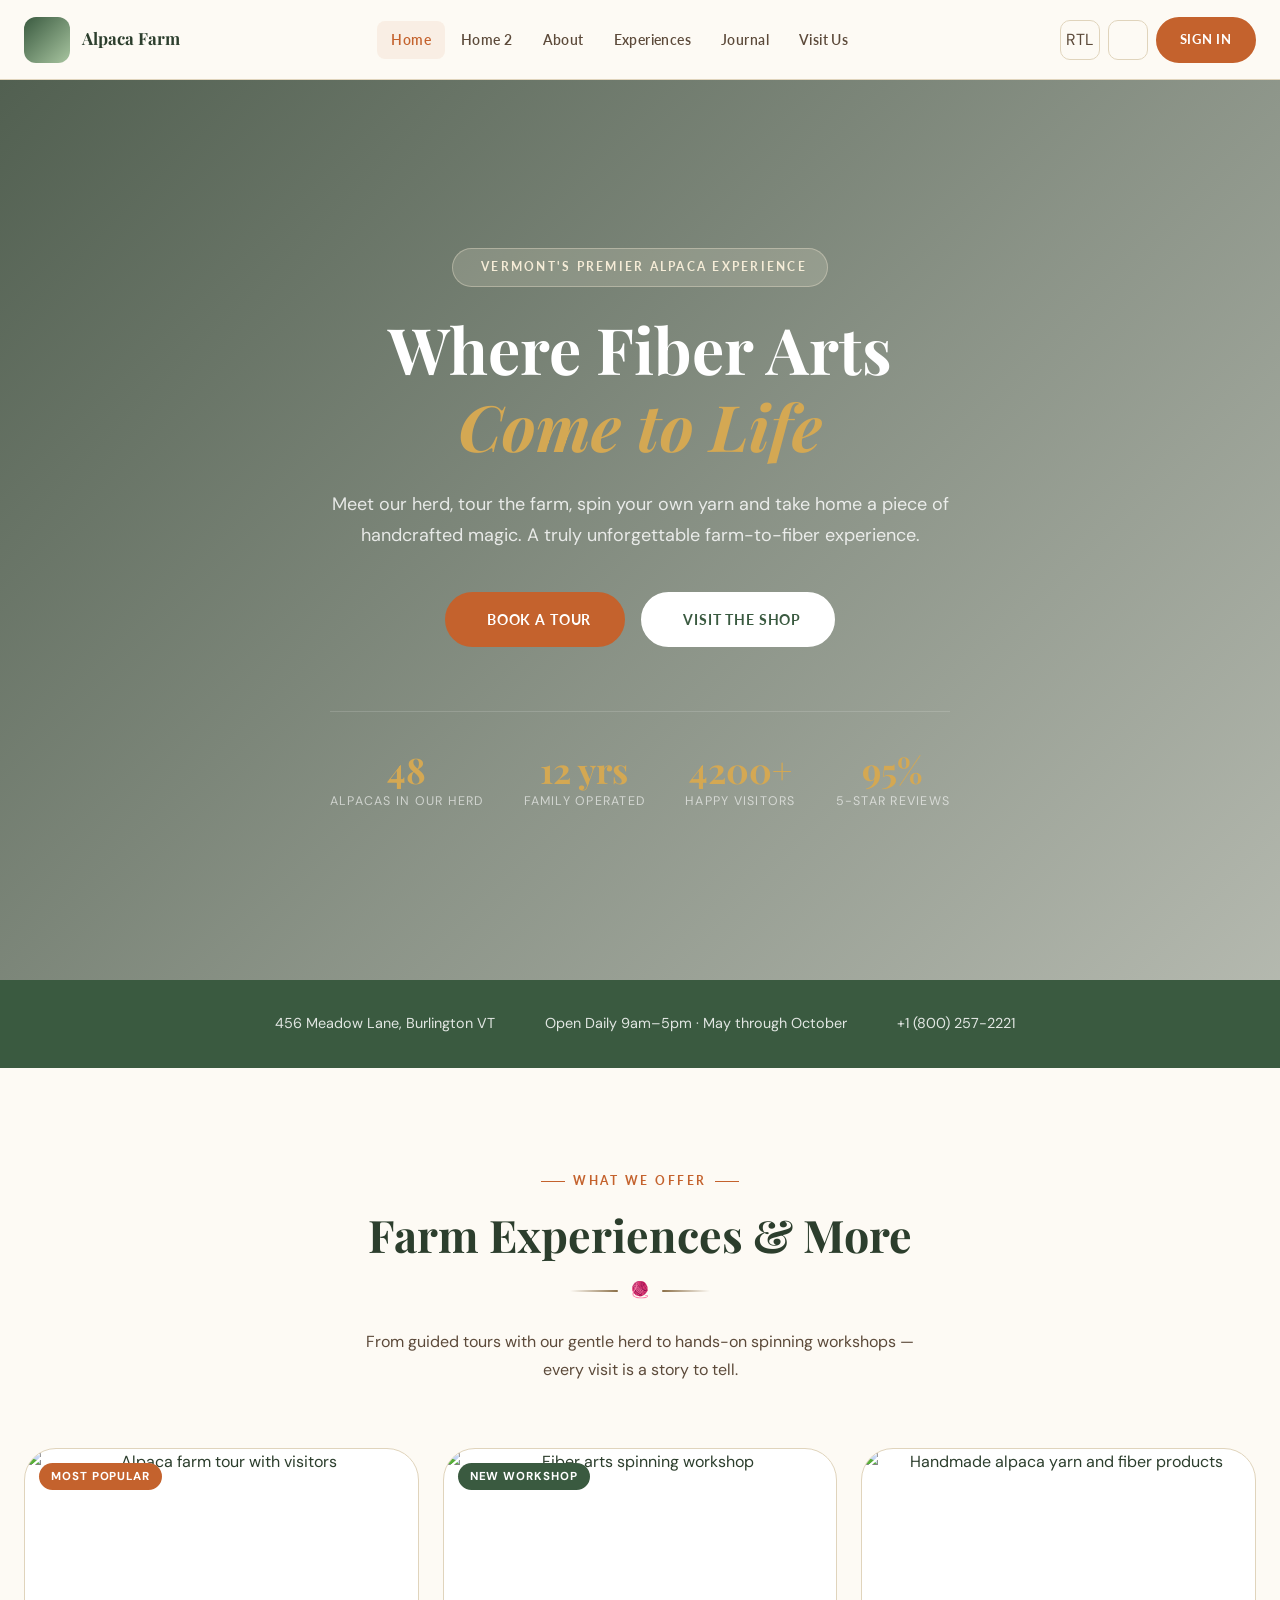
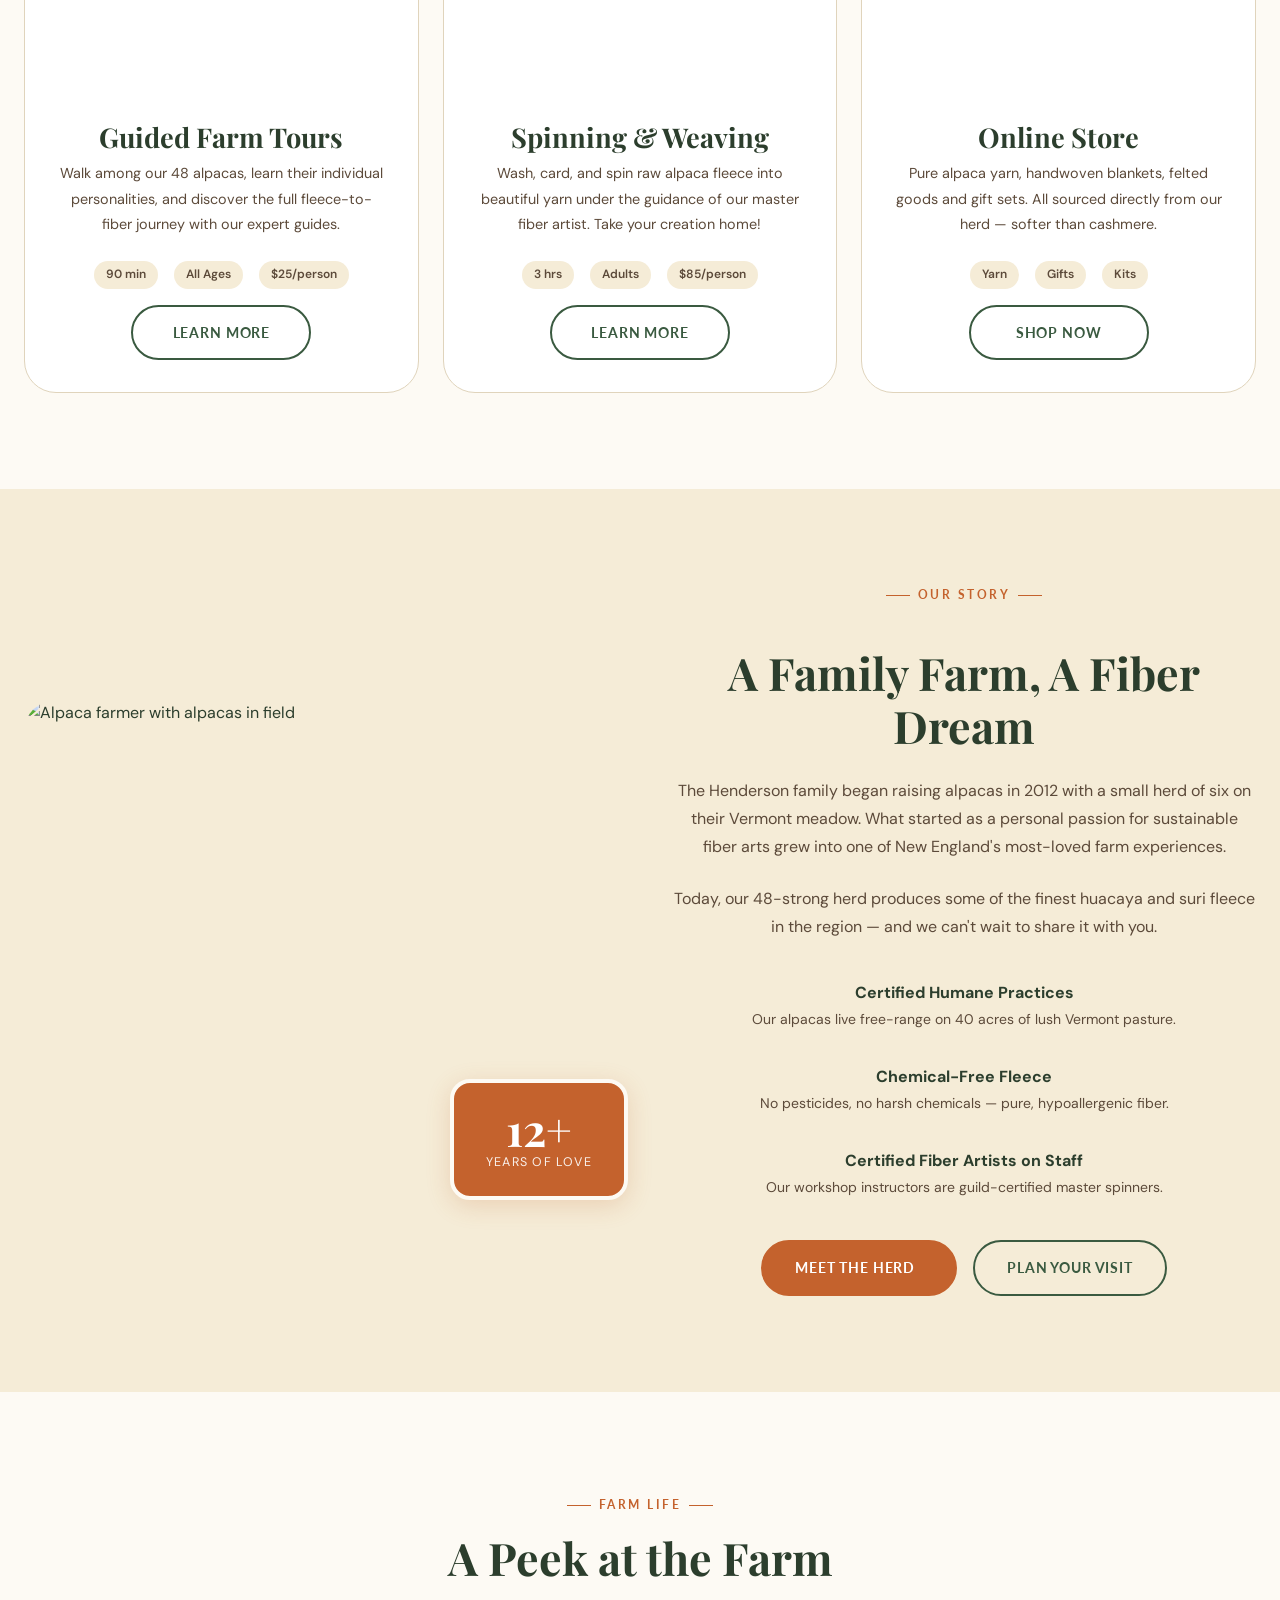
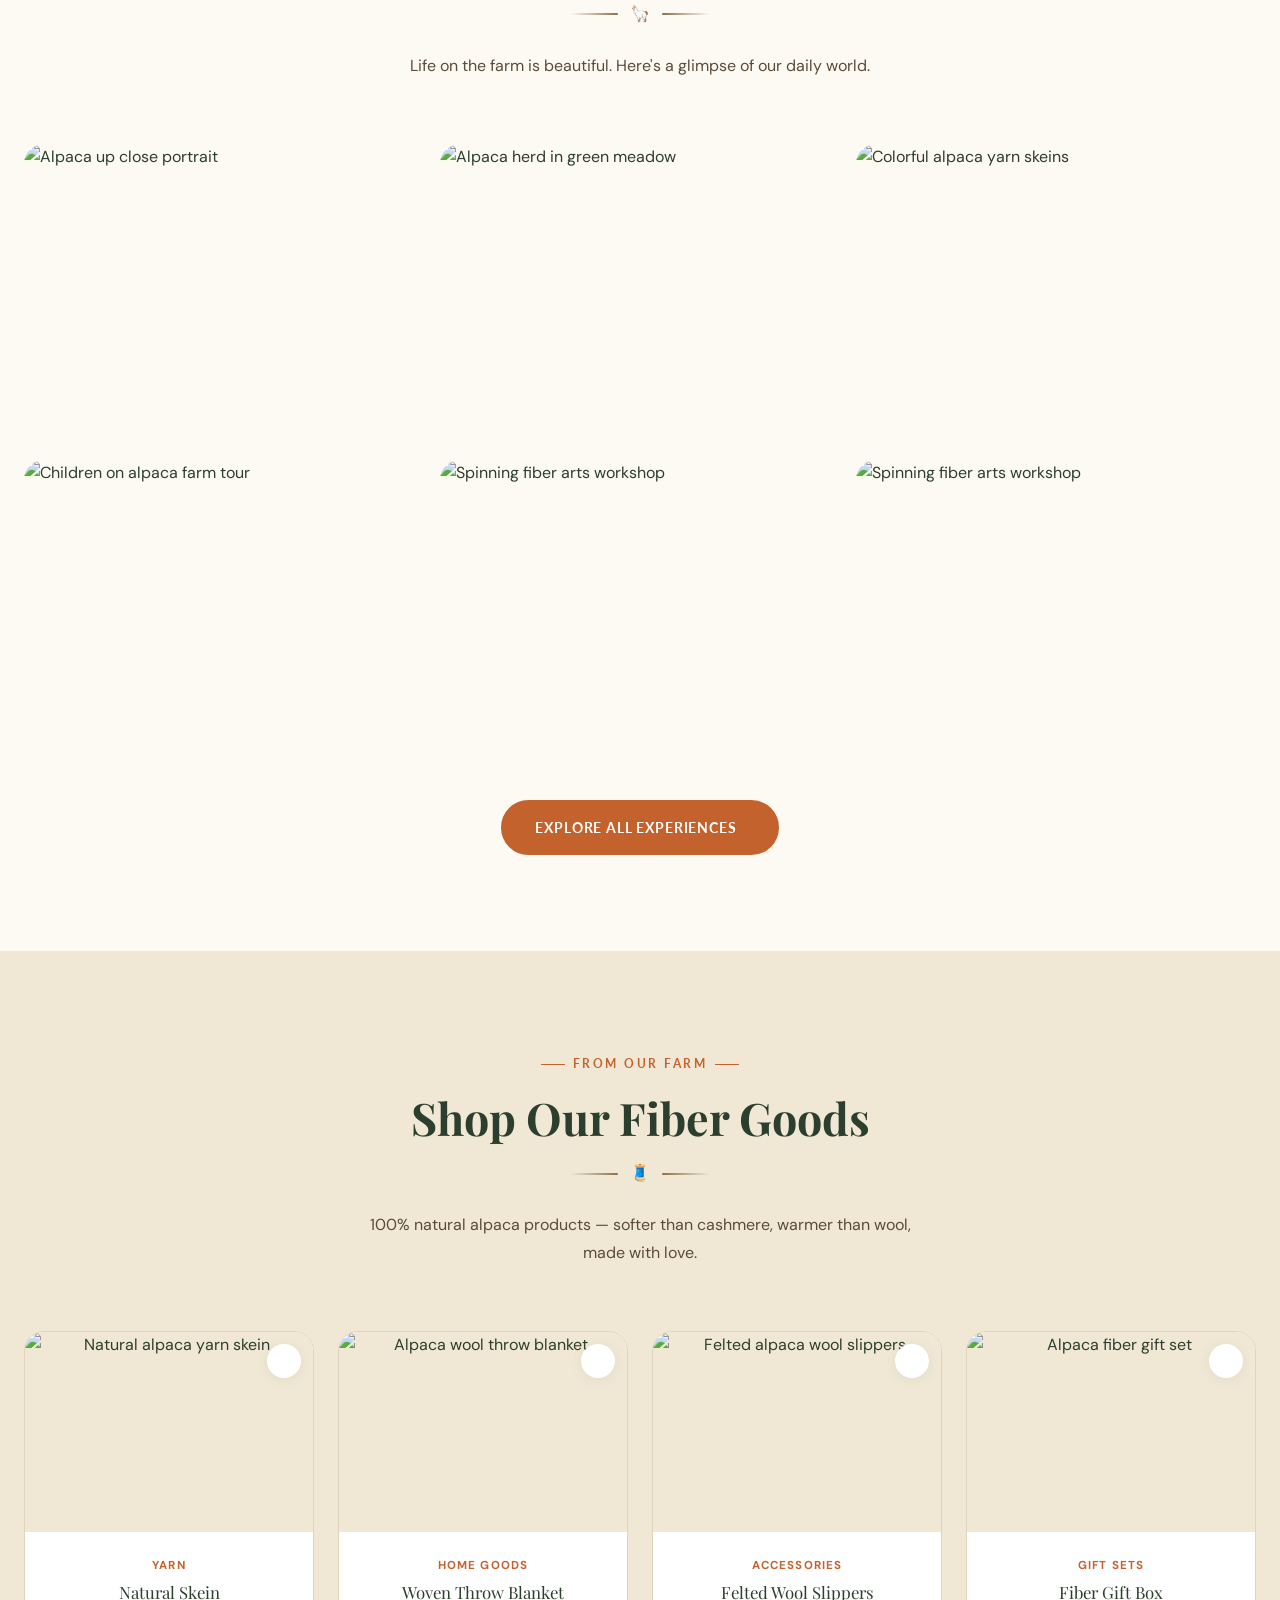
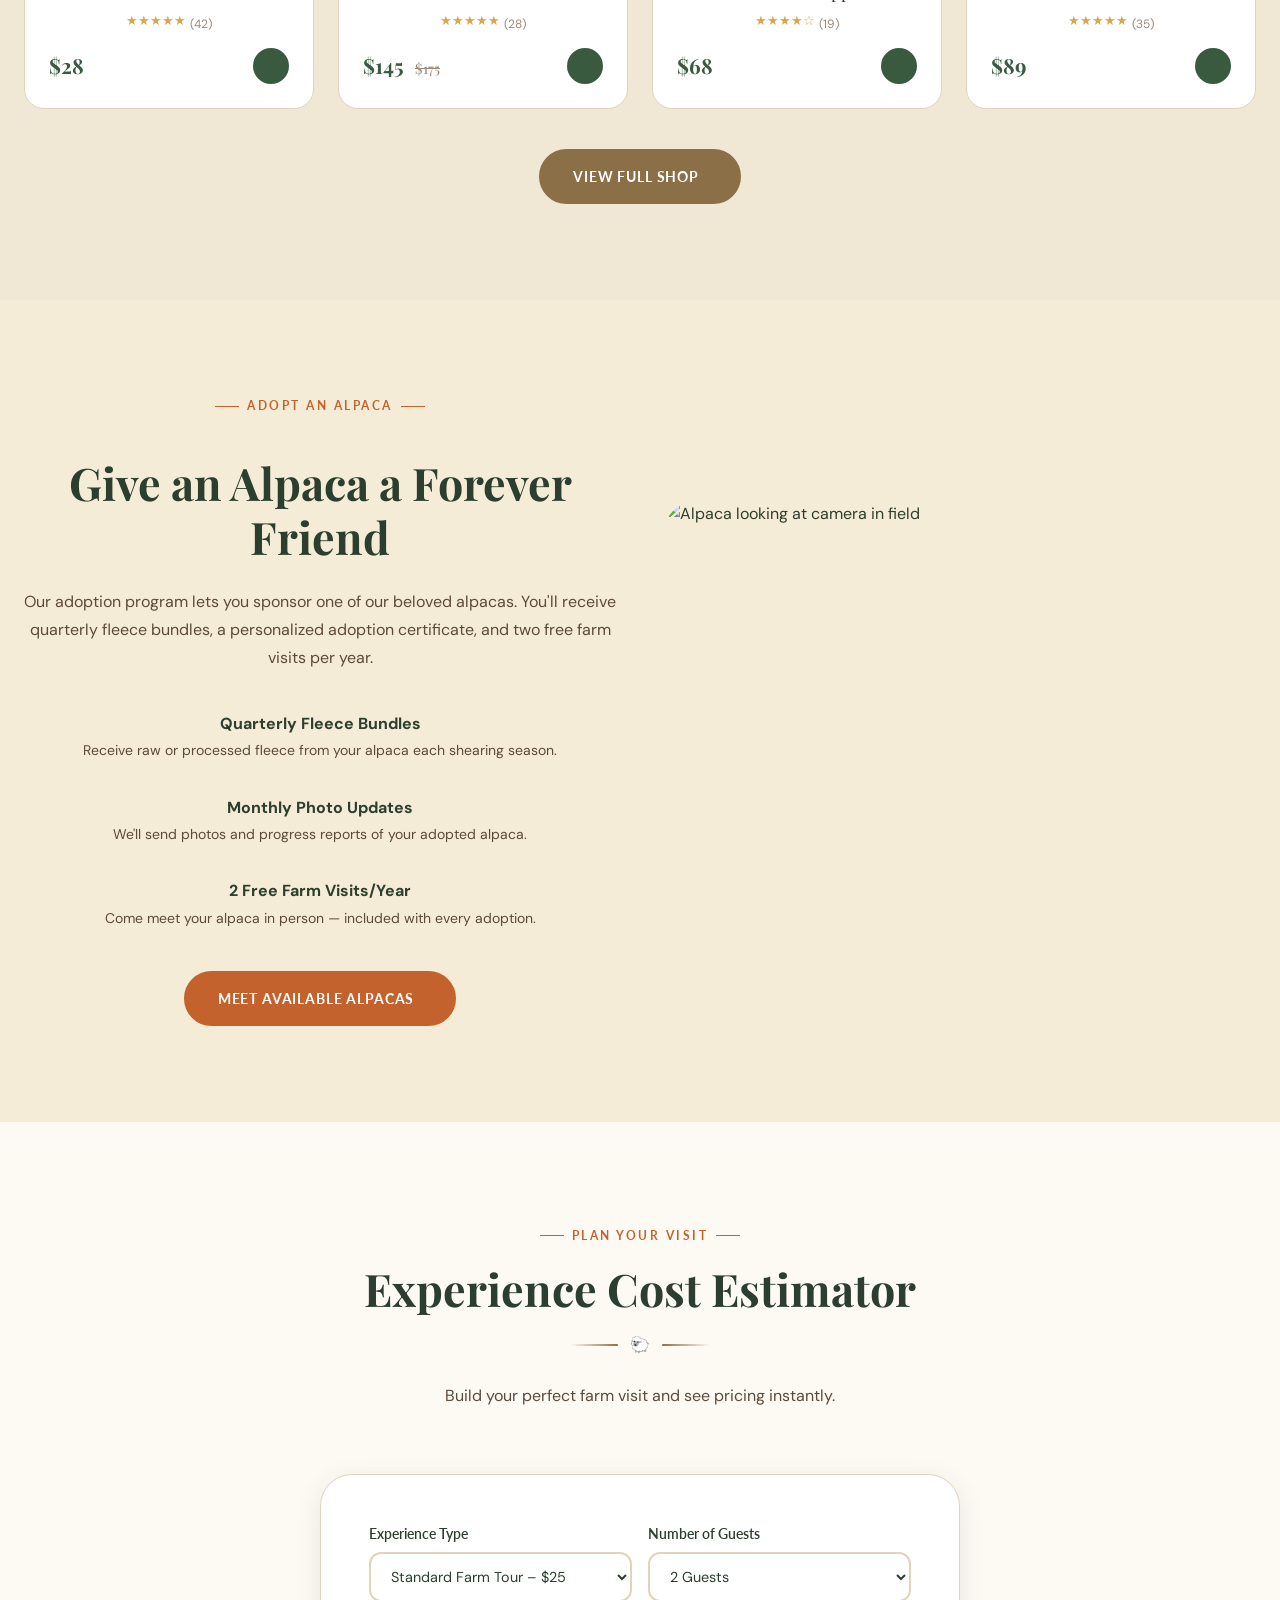
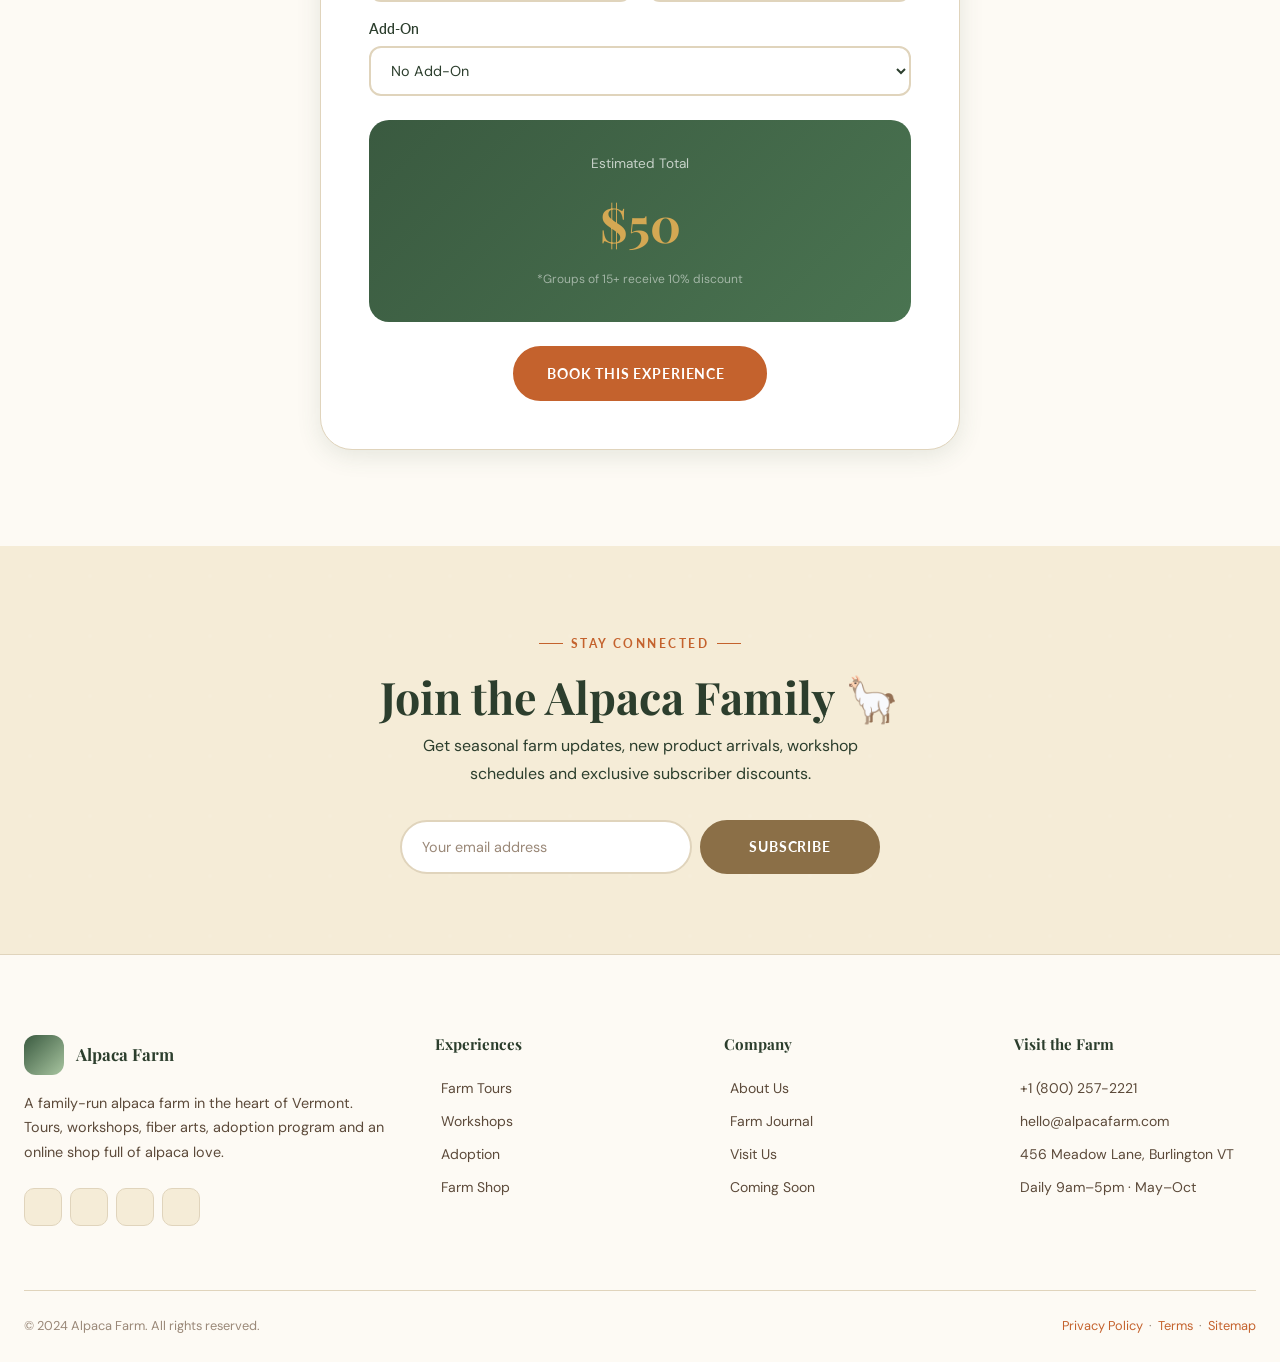
==== index.html @ 1e5e2a74 "first commit" ====
<!DOCTYPE html>
<html lang="en" dir="ltr" data-theme="light">
<head>
  <meta charset="UTF-8"/>
  <meta name="viewport" content="width=device-width, initial-scale=1.0"/>
  <title>Alpaca Farm | Farm Tours, Workshops & Yarn Shop</title>
  <meta name="description" content="Visit our alpaca farm for guided tours, fiber arts workshops, fleece products and alpaca adoption. Fresh yarn, handspun goods and unforgettable experiences await."/>
  <link rel="preconnect" href="https://fonts.googleapis.com"/>
  <link rel="preconnect" href="https://fonts.gstatic.com" crossorigin/>
  <link href="https://fonts.googleapis.com/css2?family=Playfair+Display:ital,wght@0,700;0,800;1,700&family=DM+Sans:wght@400;500;600&family=Lato:wght@400;700;900&display=swap" rel="stylesheet"/>
  <link href="https://cdn.jsdelivr.net/npm/remixicon@3.5.0/fonts/remixicon.css" rel="stylesheet"/>
  <link rel="stylesheet" href="assets/css/style.css"/>
  <link rel="stylesheet" href="assets/css/dark-mode.css"/>
  <link rel="stylesheet" href="assets/css/rtl.css"/>
  <link rel="icon" type="image/png" href="assets/images/favicon.png"/>
  <script type="application/ld+json">{"@context":"https://schema.org","@type":"LocalBusiness","name":"Alpaca Farm","description":"Farm tours, fiber arts workshops, fleece products and alpaca adoption program.","url":"https://alpacafarm.com","telephone":"+1-800-ALPACA1","address":{"@type":"PostalAddress","streetAddress":"456 Meadow Lane","addressLocality":"Burlington","addressRegion":"VT","postalCode":"05401"},"priceRange":"$$"}</script>
</head>
<body class="center-content-page">

<header id="header" role="banner">
  <div class="container">
    <div class="header-inner">
      <a href="index.html" class="header-logo" aria-label="Alpaca Farm Home">
        <div class="logo-icon"><i class="ri-leaf-line"></i></div>
        <div class="logo-text">
          <span class="brand-name">Alpaca Farm</span>
        </div>
      </a>
      <nav class="header-nav" role="navigation" aria-label="Main navigation">
        <a href="index.html" class="nav-link active">Home</a>
        <a href="pages/home2.html" class="nav-link">Home 2</a>
        <a href="pages/about.html" class="nav-link">About</a>
        <a href="pages/services.html" class="nav-link">Experiences</a>
        <a href="pages/blog.html" class="nav-link">Journal</a>
        <a href="pages/contact.html" class="nav-link">Visit Us</a>
      </nav>
      <div class="header-controls">
        <button class="control-btn" data-rtl-toggle aria-label="RTL">RTL</button>
        <button class="control-btn" data-theme-toggle aria-label="Theme"><i class="ri-moon-line"></i></button>
        <a href="pages/login.html" class="btn btn-primary btn-sm">Sign In</a>
      </div>
      <button class="hamburger" id="hamburger" aria-label="Toggle menu" aria-expanded="false">
        <span></span><span></span><span></span>
      </button>
    </div>
  </div>
</header>

<div class="mobile-nav" id="mobile-nav" role="navigation">
  <a href="index.html" class="nav-link active">Home</a>
  <a href="pages/home2.html" class="nav-link">Home 2</a>
  <a href="pages/about.html" class="nav-link">About</a>
  <a href="pages/services.html" class="nav-link">Experiences</a>
  <a href="pages/blog.html" class="nav-link">Journal</a>
  <a href="pages/contact.html" class="nav-link">Visit Us</a>
  <div class="mobile-controls">
    <button class="control-btn" data-rtl-toggle aria-label="RTL">RTL</button>
    <button class="control-btn" data-theme-toggle aria-label="Theme"><i class="ri-moon-line"></i></button>
    <a href="pages/login.html" class="btn btn-primary btn-sm" style="width:100%; margin-top:10px;">Sign In</a>
  </div>
</div>

<main class="page-content">

  <!-- ===== HERO ===== -->
  <section class="hero" aria-label="Hero">
    <div class="hero-image-bg" role="img" aria-label="Alpacas in a green meadow" style="background-image: url('https://guidedazerbaijan.com/uploads/0000/1/2025/01/15/alpaca.webp')"></div>
    <div class="container">
      <div class="hero-content">
        <div class="hero-badge"><i class="ri-seedling-line"></i> Vermont's Premier Alpaca Experience</div>
        <h1>Where Fiber Arts<br><em>Come to Life</em></h1>
        <p class="lead">Meet our herd, tour the farm, spin your own yarn and take home a piece of handcrafted magic. A truly unforgettable farm-to-fiber experience.</p>
        <div class="hero-cta">
          <a href="pages/contact.html" class="btn btn-primary btn-lg"><i class="ri-calendar-check-line"></i> Book a Tour</a>
          <a href="pages/services.html" class="btn btn-light btn-lg"><i class="ri-store-2-line"></i> Visit the Shop</a>
        </div>
        <div class="hero-stats">
          <div class="hero-stat"><div class="number" data-count="48" data-suffix="">0</div><div class="label">Alpacas in our Herd</div></div>
          <div class="hero-stat"><div class="number" data-count="12" data-suffix=" yrs">0 yrs</div><div class="label">Family Operated</div></div>
          <div class="hero-stat"><div class="number" data-count="4200" data-suffix="+">0+</div><div class="label">Happy Visitors</div></div>
          <div class="hero-stat"><div class="number" data-count="95" data-suffix="%">0%</div><div class="label">5-Star Reviews</div></div>
        </div>
      </div>
    </div>

  </section>

  <!-- ===== WELCOME STRIP ===== -->
  <section style="background:var(--color-primary);padding:var(--space-4) 0;" aria-label="Welcome message">
    <div class="container">
      <div style="display:flex;align-items:center;justify-content:center;gap:var(--space-5);flex-wrap:wrap;text-align:center;">
        <div style="display:flex;align-items:center;gap:10px;color:rgba(255,255,255,0.85);font-size:0.9rem;">
          <i class="ri-map-pin-2-line" style="color:var(--color-gold);font-size:1.2rem"></i> 456 Meadow Lane, Burlington VT
        </div>
        <div style="display:flex;align-items:center;gap:10px;color:rgba(255,255,255,0.85);font-size:0.9rem;">
          <i class="ri-time-line" style="color:var(--color-gold);font-size:1.2rem"></i> Open Daily 9am–5pm · May through October
        </div>
        <div style="display:flex;align-items:center;gap:10px;color:rgba(255,255,255,0.85);font-size:0.9rem;">
          <i class="ri-phone-line" style="color:var(--color-gold);font-size:1.2rem"></i> +1 (800) 257-2221
        </div>
      </div>
    </div>
  </section>

  <!-- ===== OFFERINGS SECTION (with images) ===== -->
  <section class="section" id="offerings" aria-labelledby="offerings-heading">
    <div class="container">
      <div class="section-header animate-on-scroll">
        <div class="section-label">What We Offer</div>
        <h2 id="offerings-heading">Farm Experiences & More</h2>
        <div class="wool-divider"><span class="wool-icon">🧶</span></div>
        <p>From guided tours with our gentle herd to hands-on spinning workshops — every visit is a story to tell.</p>
      </div>
      <div class="grid grid-3">
        <article class="offering-card animate-on-scroll animate-delay-1">
          <div class="offering-img">
            <img src="https://farmexperiencestours.com/wp-content/uploads/sites/6828/2024/04/ibiza-alpaca-tour_20.jpeg?resize=360%2C240&zoom=2" alt="Alpaca farm tour with visitors" loading="lazy"/>
            <span class="offering-badge">Most Popular</span>
          </div>
          <div class="offering-body">
            <h3>Guided Farm Tours</h3>
            <p>Walk among our 48 alpacas, learn their individual personalities, and discover the full fleece-to-fiber journey with our expert guides.</p>
            <div class="offering-meta">
              <span class="offering-tag"><i class="ri-time-line"></i> 90 min</span>
              <span class="offering-tag">All Ages</span>
              <span class="offering-tag">$25/person</span>
            </div>
            <a href="pages/services.html#tours" class="btn btn-secondary btn-sm">Learn More</a>
          </div>
        </article>
        <article class="offering-card animate-on-scroll animate-delay-2">
          <div class="offering-img">
            <img src="https://i0.wp.com/www.jobund.co.uk/wp-content/uploads/rolags-spinningwheel-1.jpg?resize=525%2C347&ssl=1" alt="Fiber arts spinning workshop" loading="lazy"/>
            <span class="offering-badge" style="background:var(--color-primary)">New Workshop</span>
          </div>
          <div class="offering-body">
            <h3>Spinning & Weaving</h3>
            <p>Wash, card, and spin raw alpaca fleece into beautiful yarn under the guidance of our master fiber artist. Take your creation home!</p>
            <div class="offering-meta">
              <span class="offering-tag"><i class="ri-time-line"></i> 3 hrs</span>
              <span class="offering-tag">Adults</span>
              <span class="offering-tag">$85/person</span>
            </div>
            <a href="" class="btn btn-secondary btn-sm">Learn More</a>
          </div>
        </article>
        <article class="offering-card animate-on-scroll animate-delay-3">
          <div class="offering-img">
            <img src="https://static.vecteezy.com/system/resources/thumbnails/059/949/329/small/alpaca-in-a-shop-with-colored-yarn-of-alpaca-wool-photo.jpg" alt="Handmade alpaca yarn and fiber products" loading="lazy"/>
          </div>
          <div class="offering-body">
            <h3>Online Store</h3>
            <p>Pure alpaca yarn, handwoven blankets, felted goods and gift sets. All sourced directly from our herd — softer than cashmere.</p>
            <div class="offering-meta">
              <span class="offering-tag">Yarn</span>
              <span class="offering-tag">Gifts</span>
              <span class="offering-tag">Kits</span>
            </div>
            <a href="pages/services.html#shop" class="btn btn-secondary btn-sm">Shop Now</a>
          </div>
        </article>
      </div>
    </div>
  </section>

  <!-- ===== ABOUT SPLIT (with image) ===== -->
  <section class="section bg-secondary" id="about" aria-labelledby="about-home-heading">
    <div class="container">
      <div class="about-split">
        <div class="about-img-wrap animate-on-scroll">
          <div class="about-img-main">
            <img src="https://www.shamarra-alpacas.co.nz/wp-content/uploads/2023/09/Anya-Frank-cover-photo-Gold-Pine-scaled-e1694579016195-1024x461.jpg" alt="Alpaca farmer with alpacas in field" loading="lazy"/>
          </div>
          <div class="about-badge-float">
            <div class="big-num">12+</div>
            <div class="big-label">Years of Love</div>
          </div>
        </div>
        <div class="about-content animate-on-scroll animate-delay-2">
          <div class="section-label">Our Story</div>
          <h2 id="about-home-heading">A Family Farm, A Fiber Dream</h2>
          <p>The Henderson family began raising alpacas in 2012 with a small herd of six on their Vermont meadow. What started as a personal passion for sustainable fiber arts grew into one of New England's most-loved farm experiences.</p>
          <p>Today, our 48-strong herd produces some of the finest huacaya and suri fleece in the region — and we can't wait to share it with you.</p>
          <div class="feature-list">
            <div class="feature-item"><i class="ri-checkbox-circle-fill"></i><div><strong>Certified Humane Practices</strong><br><span style="font-size:.875rem;color:var(--text-secondary)">Our alpacas live free-range on 40 acres of lush Vermont pasture.</span></div></div>
            <div class="feature-item"><i class="ri-checkbox-circle-fill"></i><div><strong>Chemical-Free Fleece</strong><br><span style="font-size:.875rem;color:var(--text-secondary)">No pesticides, no harsh chemicals — pure, hypoallergenic fiber.</span></div></div>
            <div class="feature-item"><i class="ri-checkbox-circle-fill"></i><div><strong>Certified Fiber Artists on Staff</strong><br><span style="font-size:.875rem;color:var(--text-secondary)">Our workshop instructors are guild-certified master spinners.</span></div></div>
          </div>
          <div style="display:flex;gap:var(--space-2);margin-top:var(--space-2);flex-wrap:wrap;">
            <a href="pages/about.html" class="btn btn-primary">Meet the Herd <i class="ri-arrow-right-line"></i></a>
            <a href="pages/contact.html" class="btn btn-secondary">Plan Your Visit</a>
          </div>
        </div>
      </div>
    </div>
  </section>

  <!-- ===== PHOTO GALLERY ===== -->
  <section class="section" id="gallery" aria-labelledby="gallery-heading">
    <div class="container">
      <div class="section-header animate-on-scroll">
        <div class="section-label">Farm Life</div>
        <h2 id="gallery-heading">A Peek at the Farm</h2>
        <div class="wool-divider"><span class="wool-icon">🦙</span></div>
        <p>Life on the farm is beautiful. Here's a glimpse of our daily world.</p>
      </div>
      <div class="photo-grid animate-on-scroll">
        <div class="item">
          <img src="https://encrypted-tbn0.gstatic.com/images?q=tbn:ANd9GcTfZ20RykTghTyMEcGhw1ZH7uK-pKEczzFHNg&s" alt="Alpaca up close portrait" loading="lazy"/>
          <div class="photo-overlay"><i class="ri-zoom-in-line"></i></div>
        </div>
        <div class="item">
          <img src="https://static01.nyt.com/images/2017/02/11/business/12RETIRING-1/12RETIRING-1-articleLarge.jpg?quality=75&auto=webp&disable=upscale" alt="Alpaca herd in green meadow" loading="lazy"/>
          <div class="photo-overlay"><i class="ri-zoom-in-line"></i></div>
        </div>
        <div class="item">
          <img src="https://encrypted-tbn0.gstatic.com/images?q=tbn:ANd9GcTqAYqAxLPPjk-8GRiBjaMoUG8xvx9U_LGY-Q&s" alt="Colorful alpaca yarn skeins" loading="lazy"/>
          <div class="photo-overlay"><i class="ri-zoom-in-line"></i></div>
        </div>
        <div class="item">
          <img src="https://www.welthungerhilfe.org/fileadmin/_processed_/b/2/csm_Peru_Alpacas_3074818768.jpg" alt="Children on alpaca farm tour" loading="lazy"/>
          <div class="photo-overlay"><i class="ri-zoom-in-line"></i></div>
        </div>
        <div class="item">
          <img src="https://i.ytimg.com/vi/E6zp_b-EkRo/maxresdefault.jpg" alt="Spinning fiber arts workshop" loading="lazy"/>
          <div class="photo-overlay"><i class="ri-zoom-in-line"></i></div>
        </div>
        <div class="item">
          <img src="https://i.ytimg.com/vi/KGbWsGUMqwI/hq720.jpg?sqp=-oaymwEhCK4FEIIDSFryq4qpAxMIARUAAAAAGAElAADIQj0AgKJD&rs=AOn4CLDAKO27PNs_uzAC9_mgBQovJVFTxQ" alt="Spinning fiber arts workshop" loading="lazy"/>
          <div class="photo-overlay"><i class="ri-zoom-in-line"></i></div>
        </div>
      </div>
      <div class="text-center" style="margin-top:var(--space-5)">
        <a href="pages/services.html" class="btn btn-primary">Explore All Experiences <i class="ri-arrow-right-line"></i></a>
      </div>
    </div>
  </section>

  <!-- ===== FEATURED PRODUCTS ===== -->
  <section class="section bg-earth" id="products" aria-labelledby="products-heading">
    <div class="container">
      <div class="section-header animate-on-scroll">
        <div class="section-label">From Our Farm</div>
        <h2 id="products-heading">Shop Our Fiber Goods</h2>
        <div class="wool-divider"><span class="wool-icon">🧵</span></div>
        <p>100% natural alpaca products — softer than cashmere, warmer than wool, made with love.</p>
      </div>
      <div class="grid grid-4">
        <article class="product-card animate-on-scroll animate-delay-1">
          <div class="product-img">
            <img src="https://i.etsystatic.com/19289671/r/il/0fbd77/2186257817/il_570xN.2186257817_p40d.jpg" alt="Natural alpaca yarn skein" loading="lazy"/>
            <button class="product-wishlist" aria-label="Add to wishlist"><i class="ri-heart-line"></i></button>
          </div>
          <div class="product-body">
            <div class="product-category">Yarn</div>
            <div class="product-name">Natural  Skein</div>
            <div class="product-rating"><span class="stars">★★★★★</span><span class="count">(42)</span></div>
            <div class="product-price-row">
              <div class="product-price">$28</div>
              <button class="add-cart" aria-label="Add to cart"><i class="ri-shopping-bag-line"></i></button>
            </div>
          </div>
        </article>
        <article class="product-card animate-on-scroll animate-delay-2">
          <div class="product-img">
            <img src="https://media.gettyimages.com/id/172319877/photo/alpaca-woolen-products.jpg?s=1024x1024&w=gi&k=20&c=bjgPy8RB1vVWETK_3i51qmO5FjY98zxKAS4vWQu4eYo=" alt="Alpaca wool throw blanket" loading="lazy"/>
            <button class="product-wishlist" aria-label="Add to wishlist"><i class="ri-heart-line"></i></button>
          </div>
          <div class="product-body">
            <div class="product-category">Home Goods</div>
            <div class="product-name">Woven Throw Blanket</div>
            <div class="product-rating"><span class="stars">★★★★★</span><span class="count">(28)</span></div>
            <div class="product-price-row">
              <div class="product-price">$145 <span class="original">$175</span></div>
              <button class="add-cart" aria-label="Add to cart"><i class="ri-shopping-bag-line"></i></button>
            </div>
          </div>
        </article>
        <article class="product-card animate-on-scroll animate-delay-3">
          <div class="product-img">
            <img src="https://images.squarespace-cdn.com/content/v1/5d839b0649c0847beeb23894/1607095112246-J0XWME3EDN6J4KXWZRIH/slippers.jpg" alt="Felted alpaca wool slippers" loading="lazy"/>
            <button class="product-wishlist" aria-label="Add to wishlist"><i class="ri-heart-line"></i></button>
          </div>
          <div class="product-body">
            <div class="product-category">Accessories</div>
            <div class="product-name">Felted Wool Slippers</div>
            <div class="product-rating"><span class="stars">★★★★☆</span><span class="count">(19)</span></div>
            <div class="product-price-row">
              <div class="product-price">$68</div>
              <button class="add-cart" aria-label="Add to cart"><i class="ri-shopping-bag-line"></i></button>
            </div>
          </div>
        </article>
        <article class="product-card animate-on-scroll animate-delay-4">
          <div class="product-img">
            <img src="https://encrypted-tbn0.gstatic.com/images?q=tbn:ANd9GcQZ2dENugcB8L2a_ZIYr-FV6pp5D9dJxG92ow&s" alt="Alpaca fiber gift set" loading="lazy"/>
            <button class="product-wishlist" aria-label="Add to wishlist"><i class="ri-heart-line"></i></button>
          </div>
          <div class="product-body">
            <div class="product-category">Gift Sets</div>
            <div class="product-name">Fiber Gift Box</div>
            <div class="product-rating"><span class="stars">★★★★★</span><span class="count">(35)</span></div>
            <div class="product-price-row">
              <div class="product-price">$89</div>
              <button class="add-cart" aria-label="Add to cart"><i class="ri-shopping-bag-line"></i></button>
            </div>
          </div>
        </article>
      </div>
      <div class="text-center" style="margin-top:var(--space-5)">
        <a href="pages/services.html#shop" class="btn btn-earth">View Full Shop <i class="ri-store-2-line"></i></a>
      </div>
    </div>
  </section>

  <!-- ===== ADOPTION TEASER ===== -->
  <section class="section" style="background:var(--bg-secondary)" id="adoption" aria-labelledby="adoption-heading">
    <div class="container">
      <div class="about-split" style="gap:var(--space-6)">
        <div class="about-content animate-on-scroll">
          <div class="section-label">Adopt an Alpaca</div>
          <h2 id="adoption-heading">Give an Alpaca a Forever Friend</h2>
          <p>Our adoption program lets you sponsor one of our beloved alpacas. You'll receive quarterly fleece bundles, a personalized adoption certificate, and two free farm visits per year.</p>
          <div class="feature-list">
            <div class="feature-item"><i class="ri-gift-line"></i><div><strong>Quarterly Fleece Bundles</strong><br><span style="font-size:.875rem;color:var(--text-secondary)">Receive raw or processed fleece from your alpaca each shearing season.</span></div></div>
            <div class="feature-item"><i class="ri-camera-line"></i><div><strong>Monthly Photo Updates</strong><br><span style="font-size:.875rem;color:var(--text-secondary)">We'll send photos and progress reports of your adopted alpaca.</span></div></div>
            <div class="feature-item"><i class="ri-ticket-line"></i><div><strong>2 Free Farm Visits/Year</strong><br><span style="font-size:.875rem;color:var(--text-secondary)">Come meet your alpaca in person — included with every adoption.</span></div></div>
          </div>
          <a href="pages/services.html#adoption" class="btn btn-primary" style="margin-top:var(--space-2)">Meet Available Alpacas <i class="ri-arrow-right-line"></i></a>
        </div>
        <div class="animate-on-scroll animate-delay-2">
          <div class="about-img-main" style="height:420px">
            <img src="https://dynamic-media-cdn.tripadvisor.com/media/photo-o/1b/a4/e7/bd/photo0jpg.jpg?w=900&h=500&s=1" alt="Alpaca looking at camera in field" loading="lazy" style="width:100%;height:100%;object-fit:cover;border-radius:var(--border-radius-xl)"/>
          </div>
        </div>
      </div>
    </div>
  </section>

  <!-- ===== TOUR CALCULATOR ===== -->
  <section class="section" aria-labelledby="calc-heading">
    <div class="container">
      <div class="section-header animate-on-scroll">
        <div class="section-label">Plan Your Visit</div>
        <h2 id="calc-heading">Experience Cost Estimator</h2>
        <div class="wool-divider"><span class="wool-icon">🐑</span></div>
        <p>Build your perfect farm visit and see pricing instantly.</p>
      </div>
      <div style="background:var(--bg-card);border:1px solid var(--border-color);border-radius:var(--border-radius-xl);padding:var(--space-6);max-width:640px;margin:0 auto;box-shadow:var(--shadow-md);" class="animate-on-scroll" id="tour-calculator">
        <div class="grid grid-2" style="gap:var(--space-2)">
          <div class="form-group">
            <label for="calc-tour">Experience Type</label>
            <select id="calc-tour" class="form-control">
              <option value="standard">Standard Farm Tour – $25</option>
              <option value="premium">Premium Tour + Feeding – $45</option>
              <option value="private">Private Group Tour – $120</option>
              <option value="workshop">Spinning Workshop – $85</option>
              <option value="kids">Kids Discovery Tour – $15</option>
            </select>
          </div>
          <div class="form-group">
            <label for="calc-guests">Number of Guests</label>
            <select id="calc-guests" class="form-control">
              <option value="1">1 Guest</option>
              <option value="2" selected>2 Guests</option>
              <option value="3">3 Guests</option>
              <option value="4">4 Guests</option>
              <option value="5">5 Guests</option>
              <option value="6">6 Guests</option>
              <option value="10">10 Guests</option>
            </select>
          </div>
        </div>
        <div class="form-group">
          <label for="calc-addon">Add-On</label>
          <select id="calc-addon" class="form-control">
            <option value="none">No Add-On</option>
            <option value="lunch">Farm Picnic Lunch (+$18/person)</option>
            <option value="yarn_kit">Beginner Yarn Kit (+$35/person)</option>
            <option value="photo">Professional Photo Session (+$25/person)</option>
          </select>
        </div>
        <div style="background:linear-gradient(135deg,var(--color-primary),#4a7451);border-radius:var(--border-radius-lg);padding:var(--space-4);text-align:center;margin-top:var(--space-3)">
          <p style="color:rgba(255,255,255,0.7);font-size:0.85rem;margin-bottom:8px">Estimated Total</p>
          <div style="font-family:var(--font-heading);font-size:3rem;font-weight:700;color:var(--color-gold)" id="calc-total">$50</div>
          <p style="color:rgba(255,255,255,0.5);font-size:0.75rem;margin-top:6px">*Groups of 15+ receive 10% discount</p>
        </div>
        <div style="text-align:center;margin-top:var(--space-3)">
          <a href="pages/contact.html" class="btn btn-primary">Book This Experience <i class="ri-arrow-right-line"></i></a>
        </div>
      </div>
    </div>
  </section>



  <!-- ===== NEWSLETTER ===== -->
  <section class="newsletter-section" aria-labelledby="newsletter-heading">
    <div class="container" style="position:relative;z-index:1">
      <div class="section-label" style="justify-content:center;margin-bottom:var(--space-2)">Stay Connected</div>
      <h2 id="newsletter-heading">Join the Alpaca Family 🦙</h2>
      <p style="max-width:480px;margin:var(--space-1) auto 0">Get seasonal farm updates, new product arrivals, workshop schedules and exclusive subscriber discounts.</p>
      <form class="newsletter-form" aria-label="Newsletter signup">
        <label for="nl-email" class="sr-only">Email address</label>
        <input type="email" id="nl-email" placeholder="Your email address" required/>
        <button type="submit" class="btn btn-earth">Subscribe</button>
      </form>
    </div>
  </section>



</main>

<footer id="footer" role="contentinfo">
  <div class="container">
    <div class="footer-grid">
      <div class="footer-brand">
        <div class="footer-logo">
          <div class="logo-icon"><i class="ri-leaf-line"></i></div>
          <span class="brand-name">Alpaca Farm</span>
        </div>
        <p>A family-run alpaca farm in the heart of Vermont. Tours, workshops, fiber arts, adoption program and an online shop full of alpaca love.</p>
        <div class="footer-social">
          <a href="#" class="social-btn" aria-label="Instagram"><i class="ri-instagram-line"></i></a>
          <a href="#" class="social-btn" aria-label="Facebook"><i class="ri-facebook-circle-line"></i></a>
          <a href="#" class="social-btn" aria-label="Pinterest"><i class="ri-pinterest-line"></i></a>
          <a href="#" class="social-btn" aria-label="YouTube"><i class="ri-youtube-line"></i></a>
        </div>
      </div>
      <div class="footer-col">
        <h4>Experiences</h4>
        <nav class="footer-links">
          <a href="pages/services.html#tours"><i class="ri-arrow-right-s-line"></i> Farm Tours</a>
          <a href="pages/services.html#workshops"><i class="ri-arrow-right-s-line"></i> Workshops</a>
          <a href="pages/services.html#adoption"><i class="ri-arrow-right-s-line"></i> Adoption</a>
          <a href="pages/services.html#shop"><i class="ri-arrow-right-s-line"></i> Farm Shop</a>
        </nav>
      </div>
      <div class="footer-col">
        <h4>Company</h4>
        <nav class="footer-links">
          <a href="pages/about.html"><i class="ri-arrow-right-s-line"></i> About Us</a>
          <a href="pages/blog.html"><i class="ri-arrow-right-s-line"></i> Farm Journal</a>
          <a href="pages/contact.html"><i class="ri-arrow-right-s-line"></i> Visit Us</a>
          <a href="pages/coming-soon.html"><i class="ri-arrow-right-s-line"></i> Coming Soon</a>
        </nav>
      </div>
      <div class="footer-col">
        <h4>Visit the Farm</h4>
        <div class="footer-links">
          <a href="tel:+18002572221"><i class="ri-phone-line"></i> +1 (800) 257-2221</a>
          <a href="mailto:hello@alpacafarm.com"><i class="ri-mail-line"></i> hello@alpacafarm.com</a>
          <a href="#"><i class="ri-map-pin-line"></i> 456 Meadow Lane, Burlington VT</a>
          <a href="#"><i class="ri-time-line"></i> Daily 9am–5pm · May–Oct</a>
        </div>
      </div>
    </div>
    <div class="footer-bottom">
      <p>&copy; 2024 Alpaca Farm. All rights reserved.</p>
      <p><a href="#">Privacy Policy</a> &nbsp;·&nbsp; <a href="#">Terms</a> &nbsp;·&nbsp; <a href="sitemap.xml">Sitemap</a></p>
    </div>
  </div>
</footer>

<script src="assets/js/main.js"></script>
</body>
</html>
---- assets/css/style.css ----
/* ========================================
   ALPACA FARM & FIBER ARTS — MAIN STYLESHEET
   Aesthetic: Warm organic farmhouse · Earthy & artisanal
   Version: 1.0.0
   ======================================== */

/* ========================================
   1. CSS VARIABLES
   ======================================== */
:root {
  --color-primary: #3A5A40;
  /* deep sage green */
  --color-secondary: #F5ECD7;
  /* warm cream */
  --color-accent: #C4622D;
  /* terracotta */
  --color-earth: #8B6F47;
  /* warm brown */
  --color-soft: #A8C5A0;
  /* soft sage */
  --color-gold: #D4A853;
  /* golden wheat */

  --bg-primary: #FDFAF4;
  --bg-secondary: #F5ECD7;
  --bg-dark: #2C3E2D;
  --bg-card: #FFFFFF;
  --bg-earth: #F0E8D5;

  --text-primary: #2C3E2D;
  --text-secondary: #5C4A3A;
  --text-light: #9A8878;
  --text-white: #FDFAF4;

  --border-color: #E0D4BC;
  --border-radius: 12px;
  --border-radius-lg: 20px;
  --border-radius-xl: 32px;
  --border-radius-pill: 100px;

  --shadow-sm: 0 2px 12px rgba(60, 90, 64, 0.08);
  --shadow-md: 0 6px 24px rgba(60, 90, 64, 0.12);
  --shadow-lg: 0 12px 48px rgba(60, 90, 64, 0.16);
  --shadow-warm: 0 6px 24px rgba(196, 98, 45, 0.2);

  --space-1: 8px;
  --space-2: 16px;
  --space-3: 24px;
  --space-4: 32px;
  --space-5: 40px;
  --space-6: 48px;
  --space-8: 64px;
  --space-10: 80px;
  --space-12: 96px;

  --font-heading: 'Playfair Display', serif;
  --font-body: 'DM Sans', sans-serif;
  --font-accent: 'Lato', sans-serif;

  --transition: all 0.3s ease;
  --header-height: 80px;
}

/* ========================================
   2. RESET & BASE
   ======================================== */
*,
*::before,
*::after {
  box-sizing: border-box;
  margin: 0;
  padding: 0;
}

html {
  scroll-behavior: smooth;
  font-size: 16px;
}

body {
  font-family: var(--font-body);
  background: var(--bg-primary);
  color: var(--text-primary);
  line-height: 1.65;
  overflow-x: hidden;
  transition: background 0.3s, color 0.3s;
}

img {
  max-width: 100%;
  height: auto;
  display: block;
}

a {
  color: inherit;
  text-decoration: none;
  transition: var(--transition);
}

ul,
ol {
  list-style: none;
}

button {
  cursor: pointer;
  font-family: var(--font-body);
  border: none;
  outline: none;
}

input,
textarea,
select {
  font-family: var(--font-body);
  outline: none;
}

/* ========================================
   3. TYPOGRAPHY
   ======================================== */
h1,
h2,
h3,
h4,
h5,
h6 {
  font-family: var(--font-heading);
  font-weight: 700;
  line-height: 1.2;
  color: var(--text-primary);
}

h1 {
  font-size: clamp(2.2rem, 5.5vw, 4rem);
}

h2 {
  font-size: clamp(1.8rem, 3.5vw, 2.8rem);
}

h3 {
  font-size: clamp(1.2rem, 2.5vw, 1.7rem);
}

h4 {
  font-size: 1.2rem;
}

p {
  color: var(--text-secondary);
  line-height: 1.75;
}

.lead {
  font-size: 1.125rem;
}

/* ========================================
   4. LAYOUT
   ======================================== */
.container {
  width: 100%;
  max-width: 1280px;
  margin: 0 auto;
  padding: 0 var(--space-3);
}

.container-sm {
  max-width: 820px;
  margin: 0 auto;
  padding: 0 var(--space-3);
}

.section {
  padding: var(--space-12) 0;
}

.section-sm {
  padding: var(--space-8) 0;
}

.grid {
  display: grid;
  gap: var(--space-3);
}

.grid-2 {
  grid-template-columns: repeat(2, 1fr);
}

.grid-3 {
  grid-template-columns: repeat(3, 1fr);
}

.grid-4 {
  grid-template-columns: repeat(4, 1fr);
}

.page-content {
  padding-top: var(--header-height);
}

/* ========================================
   5. SECTION HEADERS
   ======================================== */
.section-header {
  text-align: center;
  margin-bottom: var(--space-8);
}

.section-label {
  display: inline-flex;
  align-items: center;
  gap: 8px;
  font-family: var(--font-accent);
  font-size: 0.78rem;
  font-weight: 700;
  letter-spacing: 0.2em;
  text-transform: uppercase;
  color: var(--color-accent);
  margin-bottom: var(--space-2);
}

.section-label::before,
.section-label::after {
  content: '';
  display: block;
  width: 24px;
  height: 1px;
  background: var(--color-accent);
}

.section-header h2 {
  margin-bottom: var(--space-2);
}

.section-header p {
  max-width: 580px;
  margin: 0 auto;
}

.wool-divider {
  display: flex;
  align-items: center;
  justify-content: center;
  gap: 12px;
  margin: var(--space-2) auto var(--space-3);
}

.wool-divider::before,
.wool-divider::after {
  content: '';
  width: 48px;
  height: 2px;
  background: linear-gradient(90deg, transparent, var(--color-earth));
  border-radius: 2px;
}

.wool-divider::after {
  background: linear-gradient(90deg, var(--color-earth), transparent);
}

.wool-icon {
  color: var(--color-earth);
  font-size: 1rem;
}

/* ========================================
   6. BUTTONS
   ======================================== */
.btn {
  display: inline-flex;
  align-items: center;
  justify-content: center;
  gap: 8px;
  padding: 14px 32px;
  font-family: var(--font-accent);
  font-size: 0.88rem;
  font-weight: 700;
  letter-spacing: 0.06em;
  text-transform: uppercase;
  border-radius: var(--border-radius-pill);
  transition: var(--transition);
  min-height: 50px;
  cursor: pointer;
  border: 2px solid transparent;
}

.btn-primary {
  background: var(--color-accent);
  color: white;
  border-color: var(--color-accent);
}

.btn-primary:hover {
  background: #a84e22;
  border-color: #a84e22;
  transform: translateY(-2px);
  box-shadow: var(--shadow-warm);
}

.btn-secondary {
  background: transparent;
  color: var(--color-primary);
  border-color: var(--color-primary);
}

.btn-secondary:hover {
  background: var(--color-primary);
  color: white;
  transform: translateY(-2px);
}

.btn-light {
  background: white;
  color: var(--color-primary);
  border-color: white;
}

.btn-light:hover {
  background: var(--bg-secondary);
  transform: translateY(-2px);
}

.btn-earth {
  background: var(--color-earth);
  color: white;
  border-color: var(--color-earth);
}

.btn-earth:hover {
  background: #7a5e38;
  transform: translateY(-2px);
}

.btn-sm {
  padding: 10px 22px;
  font-size: 0.8rem;
  min-height: 40px;
}

.btn-lg {
  padding: 18px 44px;
  font-size: 0.95rem;
  min-height: 58px;
}

.btn-full {
  width: 100%;
}

/* ========================================
   7. HEADER
   ======================================== */
#header {
  position: fixed;
  top: 0;
  left: 0;
  right: 0;
  z-index: 1000;
  height: var(--header-height);
  background: rgba(253, 250, 244, 0.96);
  backdrop-filter: blur(14px);
  border-bottom: 1px solid var(--border-color);
  transition: var(--transition);
}

#header.scrolled {
  box-shadow: var(--shadow-md);
}

.header-inner {
  display: flex;
  align-items: center;
  justify-content: space-between;
  height: var(--header-height);
  gap: var(--space-3);
}

.header-logo {
  display: flex;
  align-items: center;
  gap: 12px;
  text-decoration: none;
  flex-shrink: 0;
}

.logo-icon {
  width: 46px;
  height: 46px;
  background: linear-gradient(135deg, var(--color-primary), var(--color-soft));
  border-radius: 12px;
  display: flex;
  align-items: center;
  justify-content: center;
  color: white;
  font-size: 1.3rem;
}

.logo-text .brand-name {
  font-family: var(--font-heading);
  font-size: 1.05rem;
  font-weight: 700;
  color: var(--text-primary);
  line-height: 1.1;
}

.logo-text .brand-sub {
  display: none;
}

.header-nav {
  display: flex;
  align-items: center;
  gap: 2px;
}

.nav-link {
  font-family: var(--font-accent);
  font-size: 0.85rem;
  font-weight: 600;
  color: var(--text-secondary);
  padding: 8px 14px;
  border-radius: 8px;
  letter-spacing: 0.03em;
  transition: var(--transition);
}

.nav-link:hover,
.nav-link.active {
  color: var(--color-accent);
  background: rgba(196, 98, 45, 0.08);
}

.nav-item {
  position: relative;
}

.nav-item .dropdown {
  position: absolute;
  top: calc(100% + 8px);
  left: 50%;
  transform: translateX(-50%);
  background: white;
  border: 1px solid var(--border-color);
  border-radius: var(--border-radius);
  box-shadow: var(--shadow-lg);
  min-width: 190px;
  padding: 8px;
  opacity: 0;
  visibility: hidden;
  transition: var(--transition);
}

.nav-item:hover .dropdown {
  opacity: 1;
  visibility: visible;
}

.dropdown a {
  display: block;
  padding: 10px 16px;
  font-size: 0.85rem;
  color: var(--text-secondary);
  border-radius: 8px;
}

.dropdown a:hover {
  color: var(--color-accent);
  background: rgba(196, 98, 45, 0.06);
}

.header-controls {
  display: flex;
  align-items: center;
  gap: 8px;
  flex-shrink: 0;
}

.control-btn {
  width: 40px;
  height: 40px;
  border-radius: 10px;
  background: transparent;
  border: 1.5px solid var(--border-color);
  color: var(--text-secondary);
  display: flex;
  align-items: center;
  justify-content: center;
  font-size: 1rem;
  transition: var(--transition);
  cursor: pointer;
}

.control-btn:hover {
  border-color: var(--color-accent);
  color: var(--color-accent);
  background: rgba(196, 98, 45, 0.06);
}

.hamburger {
  display: none;
  flex-direction: column;
  gap: 5px;
  cursor: pointer;
  padding: 8px;
  border: 1.5px solid var(--border-color);
  border-radius: 10px;
  width: 44px;
  height: 44px;
  align-items: center;
  justify-content: center;
  background: transparent;
}

.hamburger span {
  display: block;
  width: 20px;
  height: 2px;
  background: var(--text-primary);
  border-radius: 2px;
  transition: var(--transition);
}

.hamburger.active span:nth-child(1) {
  transform: translateY(7px) rotate(45deg);
}

.hamburger.active span:nth-child(2) {
  opacity: 0;
}

.hamburger.active span:nth-child(3) {
  transform: translateY(-7px) rotate(-45deg);
}

.mobile-nav {
  display: none;
  position: fixed;
  top: var(--header-height);
  left: 0;
  right: 0;
  background: white;
  border-bottom: 1px solid var(--border-color);
  padding: var(--space-2);
  z-index: 999;
  box-shadow: var(--shadow-lg);
  max-height: calc(100vh - var(--header-height));
  overflow-y: auto;
}

.mobile-nav.active {
  display: block;
}

.mobile-nav .nav-link {
  display: block;
  padding: 13px 16px;
  border-bottom: 1px solid var(--border-color);
  font-size: 0.95rem;
}

.mobile-nav .nav-link:last-of-type {
  border-bottom: none;
}

.mobile-controls {
  display: flex;
  gap: 8px;
  padding: 16px;
  border-top: 1px solid var(--border-color);
  margin-top: 8px;
}

/* ========================================
   8. HERO — uses real Unsplash images
   ======================================== */
.hero {
  min-height: 100vh;
  display: flex;
  align-items: center;
  position: relative;
  overflow: hidden;
}

.hero-image-bg {
  position: absolute;
  inset: 0;
  z-index: 0;
  background-size: cover;
  background-position: center;
}

.hero-image-bg::after {
  content: '';
  position: absolute;
  inset: 0;
  background: linear-gradient(135deg, rgba(44, 62, 45, 0.82) 0%, rgba(44, 62, 45, 0.55) 55%, rgba(44, 62, 45, 0.35) 100%);
}

.hero-content {
  position: relative;
  z-index: 2;
  max-width: 820px;
  padding: var(--space-8) var(--space-3);
  text-align: center;
  margin: 0 auto;
  display: flex;
  flex-direction: column;
  align-items: center;
}

.hero-badge {
  display: inline-flex;
  align-items: center;
  gap: 8px;
  background: rgba(245, 236, 215, 0.18);
  border: 1px solid rgba(245, 236, 215, 0.35);
  color: var(--color-secondary);
  padding: 8px 20px;
  border-radius: var(--border-radius-pill);
  font-family: var(--font-accent);
  font-size: 0.78rem;
  font-weight: 700;
  letter-spacing: 0.18em;
  text-transform: uppercase;
  margin-bottom: var(--space-3);
  animation: fadeInDown 0.8s ease;
}

.hero h1 {
  color: white;
  margin-bottom: var(--space-3);
  animation: fadeInUp 0.8s ease 0.15s both;
}

.hero h1 em {
  color: var(--color-gold);
  font-style: italic;
}

.hero p.lead {
  color: rgba(255, 255, 255, 0.82);
  margin-bottom: var(--space-5);
  max-width: 620px;
  animation: fadeInUp 0.8s ease 0.3s both;
}

.hero-cta {
  display: flex;
  gap: var(--space-2);
  flex-wrap: wrap;
  justify-content: center;
  animation: fadeInUp 0.8s ease 0.45s both;
}

.hero-scroll {
  display: none;
}

.hero-scroll i {
  font-size: 1.2rem;
}

@keyframes bounce {

  0%,
  100% {
    transform: translateX(-50%) translateY(0)
  }

  50% {
    transform: translateX(-50%) translateY(8px)
  }
}

.hero-stats {
  display: flex;
  gap: var(--space-5);
  flex-wrap: wrap;
  justify-content: center;
  margin-top: var(--space-8);
  padding-top: var(--space-5);
  border-top: 1px solid rgba(255, 255, 255, 0.15);
  animation: fadeInUp 0.8s ease 0.6s both;
}

.hero-stat .number {
  font-family: var(--font-heading);
  font-size: 2.2rem;
  font-weight: 700;
  color: var(--color-gold);
  line-height: 1;
}

.hero-stat .label {
  font-size: 0.78rem;
  color: rgba(255, 255, 255, 0.6);
  text-transform: uppercase;
  letter-spacing: 0.1em;
  margin-top: 4px;
}

/* ========================================
   9. CARDS
   ======================================== */
.card {
  background: var(--bg-card);
  border: 1px solid var(--border-color);
  border-radius: var(--border-radius-lg);
  padding: var(--space-4);
  display: flex;
  flex-direction: column;
  align-items: center;
  text-align: center;
  transition: var(--transition);
}

.card>*:not(.card-icon) {
  text-align: left;
  align-self: stretch;
}

.card h3,
.card h4,
.card p {
  text-align: left;
}

.card .feature-list,
.card ul {
  align-self: flex-start;
}

.card:hover {
  transform: translateY(-6px);
  box-shadow: var(--shadow-lg);
  border-color: var(--color-soft);
}

.card-icon {
  width: 72px;
  height: 72px;
  background: var(--bg-secondary);
  border: 2px solid var(--border-color);
  border-radius: 50%;
  display: flex;
  align-items: center;
  justify-content: center;
  margin: 0 auto var(--space-3);
  color: var(--color-primary);
  font-size: 1.8rem;
  transition: var(--transition);
}

.card:hover .card-icon {
  border-color: var(--color-primary);
  background: var(--color-primary);
  color: white;
  transform: rotate(10deg);
}

/* ========================================
   10. IMAGE SECTIONS (with real Unsplash photos)
   ======================================== */
.img-frame {
  border-radius: var(--border-radius-xl);
  overflow: hidden;
  position: relative;
  background: var(--bg-earth);
}

.img-frame img {
  width: 100%;
  height: 100%;
  object-fit: cover;
  display: block;
  transition: transform 0.6s ease;
}

.img-frame:hover img {
  transform: scale(1.04);
}

.img-caption {
  position: absolute;
  bottom: 0;
  left: 0;
  right: 0;
  background: linear-gradient(transparent, rgba(44, 62, 45, 0.7));
  padding: var(--space-3) var(--space-3) var(--space-2);
  color: white;
  font-size: 0.85rem;
  font-weight: 600;
}

/* Photo placeholder for sections without real images */
.photo-placeholder {
  width: 100%;
  background: var(--bg-earth);
  border-radius: var(--border-radius-lg);
  overflow: hidden;
  position: relative;
  display: flex;
  align-items: center;
  justify-content: center;
  flex-direction: column;
  gap: 8px;
  color: var(--color-earth);
}

.photo-placeholder i {
  font-size: 2.5rem;
  opacity: 0.5;
}

.photo-placeholder span {
  font-size: 0.8rem;
  opacity: 0.5;
}

/* ========================================
   11. ABOUT SPLIT
   ======================================== */
.about-split {
  display: grid;
  grid-template-columns: 1fr 1fr;
  gap: var(--space-8);
  align-items: center;
}

.about-img-wrap {
  position: relative;
}

.about-img-main {
  height: 480px;
  border-radius: var(--border-radius-xl);
  overflow: hidden;
}

.about-img-main img {
  width: 100%;
  height: 100%;
  object-fit: cover;
}

.about-badge-float {
  position: absolute;
  bottom: -20px;
  right: -20px;
  background: var(--color-accent);
  color: white;
  padding: var(--space-3) var(--space-4);
  border-radius: var(--border-radius-lg);
  text-align: center;
  box-shadow: var(--shadow-warm);
  border: 4px solid var(--bg-primary);
}

.about-badge-float .big-num {
  font-family: var(--font-heading);
  font-size: 2.8rem;
  font-weight: 700;
  line-height: 1;
}

.about-badge-float .big-label {
  font-size: 0.78rem;
  text-transform: uppercase;
  letter-spacing: 0.1em;
  opacity: 0.9;
}

.about-content {
  display: flex;
  flex-direction: column;
  gap: var(--space-3);
}

.about-content .section-label {
  justify-content: flex-start;
}

.about-content .section-label::before {
  display: none;
}

.feature-list {
  display: flex;
  flex-direction: column;
  gap: var(--space-2);
}

.feature-item {
  display: flex;
  align-items: flex-start;
  gap: 12px;
}

.feature-item i {
  color: var(--color-primary);
  font-size: 1.1rem;
  margin-top: 3px;
  flex-shrink: 0;
}

/* ========================================
   12. SERVICES / OFFERINGS
   ======================================== */
.offering-card {
  background: white;
  border: 1px solid var(--border-color);
  border-radius: var(--border-radius-xl);
  overflow: hidden;
  transition: var(--transition);
  display: flex;
  flex-direction: column;
}

.offering-card:hover {
  transform: translateY(-8px);
  box-shadow: var(--shadow-lg);
}

.offering-img {
  height: 240px;
  overflow: hidden;
  position: relative;
}

.offering-img img {
  width: 100%;
  height: 100%;
  object-fit: cover;
  transition: transform 0.6s cubic-bezier(0.165, 0.84, 0.44, 1);
}

.offering-card:hover .offering-img img {
  transform: scale(1.1);
}

.offering-badge {
  position: absolute;
  top: 14px;
  left: 14px;
  background: var(--color-accent);
  color: white;
  padding: 4px 12px;
  border-radius: var(--border-radius-pill);
  font-size: 0.72rem;
  font-weight: 700;
  letter-spacing: 0.08em;
  text-transform: uppercase;
}

.offering-body {
  padding: var(--space-4);
  flex: 1;
  display: flex;
  flex-direction: column;
  align-items: flex-start;
  text-align: left;
}

.offering-body h3 {
  margin-bottom: var(--space-1);
}

.offering-body p {
  flex: 1;
  margin-bottom: var(--space-3);
  font-size: 0.9rem;
}

.offering-meta {
  display: flex;
  gap: var(--space-2);
  justify-content: center;
  margin-bottom: var(--space-2);
  flex-wrap: wrap;
}

.offering-tag {
  background: var(--bg-secondary);
  color: var(--text-secondary);
  padding: 4px 12px;
  border-radius: var(--border-radius-pill);
  font-size: 0.75rem;
  font-weight: 600;
}

/* ========================================
   13. ADOPTION PROGRAM
   ======================================== */
.alpaca-card {
  background: white;
  border: 2px solid var(--border-color);
  border-radius: var(--border-radius-xl);
  overflow: hidden;
  transition: var(--transition);
  position: relative;
}

.alpaca-card:hover {
  transform: translateY(-6px);
  box-shadow: var(--shadow-lg);
  border-color: var(--color-soft);
}

.alpaca-card.available::before {
  content: 'Available';
  position: absolute;
  top: 16px;
  right: 16px;
  background: #4CAF50;
  color: white;
  font-size: 0.72rem;
  font-weight: 700;
  padding: 4px 12px;
  border-radius: var(--border-radius-pill);
  text-transform: uppercase;
  letter-spacing: 0.08em;
  z-index: 2;
}

.alpaca-card.adopted::before {
  content: 'Adopted ♥';
  position: absolute;
  top: 16px;
  right: 16px;
  background: var(--color-accent);
  color: white;
  font-size: 0.72rem;
  font-weight: 700;
  padding: 4px 12px;
  border-radius: var(--border-radius-pill);
  text-transform: uppercase;
  letter-spacing: 0.08em;
  z-index: 2;
}

.alpaca-photo {
  height: 220px;
  overflow: hidden;
}

.alpaca-photo img {
  width: 100%;
  height: 100%;
  object-fit: cover;
  transition: transform 0.5s;
}

.alpaca-card:hover .alpaca-photo img {
  transform: scale(1.06);
}

.alpaca-info {
  padding: var(--space-3) var(--space-4);
  text-align: center;
}

.alpaca-name {
  font-family: var(--font-heading);
  font-size: 1.4rem;
  margin-bottom: 4px;
}

.alpaca-breed {
  font-size: 0.8rem;
  color: var(--color-accent);
  font-weight: 700;
  text-transform: uppercase;
  letter-spacing: 0.1em;
}

.alpaca-traits {
  display: flex;
  gap: 6px;
  flex-wrap: wrap;
  justify-content: center;
  margin: var(--space-2) 0;
}

.alpaca-trait {
  background: var(--bg-secondary);
  color: var(--text-secondary);
  padding: 3px 10px;
  border-radius: var(--border-radius-pill);
  font-size: 0.75rem;
}

.adoption-price {
  font-family: var(--font-heading);
  color: var(--color-primary);
  font-size: 1.3rem;
  font-weight: 700;
  margin-bottom: var(--space-2);
}

/* ========================================
   14. SHOP / PRODUCTS
   ======================================== */
.product-card {
  background: white;
  border: 1px solid var(--border-color);
  border-radius: var(--border-radius-lg);
  overflow: hidden;
  transition: var(--transition);
}

.product-card:hover {
  transform: translateY(-5px);
  box-shadow: var(--shadow-md);
}

.product-img {
  height: 200px;
  overflow: hidden;
  position: relative;
  background: var(--bg-earth);
}

.product-img img {
  width: 100%;
  height: 100%;
  object-fit: cover;
  transition: transform 0.4s;
}

.product-card:hover .product-img img {
  transform: scale(1.06);
}

.product-wishlist {
  position: absolute;
  top: 12px;
  right: 12px;
  width: 34px;
  height: 34px;
  border-radius: 50%;
  background: white;
  display: flex;
  align-items: center;
  justify-content: center;
  font-size: 0.95rem;
  color: var(--text-light);
  box-shadow: var(--shadow-sm);
  cursor: pointer;
  transition: var(--transition);
  border: none;
}

.product-wishlist:hover {
  color: #e74c3c;
  transform: scale(1.1);
}

.product-body {
  padding: var(--space-3);
}

.product-category {
  font-size: 0.72rem;
  color: var(--color-accent);
  font-weight: 700;
  text-transform: uppercase;
  letter-spacing: 0.1em;
  margin-bottom: 4px;
}

.product-name {
  font-family: var(--font-heading);
  font-size: 1.05rem;
  margin-bottom: 4px;
}

.product-rating {
  display: flex;
  align-items: center;
  gap: 4px;
  margin-bottom: var(--space-1);
}

.product-rating .stars {
  color: var(--color-gold);
  font-size: 0.8rem;
}

.product-rating .count {
  font-size: 0.75rem;
  color: var(--text-light);
}

.product-price-row {
  display: flex;
  align-items: center;
  justify-content: space-between;
  margin-top: var(--space-1);
}

.product-price {
  font-family: var(--font-heading);
  font-size: 1.3rem;
  color: var(--color-primary);
  font-weight: 700;
}

.product-price .original {
  font-size: 0.9rem;
  color: var(--text-light);
  text-decoration: line-through;
  margin-left: 6px;
  font-weight: 400;
}

.add-cart {
  width: 36px;
  height: 36px;
  border-radius: 50%;
  background: var(--color-primary);
  color: white;
  display: flex;
  align-items: center;
  justify-content: center;
  font-size: 0.9rem;
  transition: var(--transition);
  border: none;
  cursor: pointer;
}

.add-cart:hover {
  background: var(--color-accent);
  transform: scale(1.1);
}

/* ========================================
   15. GALLERY / PHOTO GRID
   ======================================== */
.photo-grid {
  display: grid;
  grid-template-columns: repeat(3, 1fr);
  grid-template-rows: auto;
  gap: var(--space-2);
}

.photo-grid .item {
  overflow: hidden;
  border-radius: var(--border-radius-lg);
  position: relative;
  cursor: pointer;
  aspect-ratio: 4 / 3;
}

.photo-grid .item img {
  width: 100%;
  height: 100%;
  object-fit: cover;
  transition: transform 0.5s ease;
  display: block;
}

.photo-grid .item:hover img {
  transform: scale(1.08);
}

.photo-grid .item.tall,
.photo-grid .item.wide {
  grid-row: span 1;
  grid-column: span 1;
}

.photo-overlay {
  position: absolute;
  inset: 0;
  background: rgba(44, 62, 45, 0.5);
  display: flex;
  align-items: center;
  justify-content: center;
  opacity: 0;
  transition: opacity 0.3s;
}

.photo-overlay i {
  color: white;
  font-size: 1.8rem;
}

.photo-grid .item:hover .photo-overlay {
  opacity: 1;
}

/* ========================================
   16. TESTIMONIALS
   ======================================== */
.testimonials-section {
  background: var(--bg-secondary);
}

.testimonials-section .section-header h2 {
  color: var(--text-primary);
}

.testimonials-section .section-header p {
  color: var(--text-secondary);
}

.testimonials-section .section-label {
  color: var(--color-gold);
}

.testimonials-section .section-label::before,
.testimonials-section .section-label::after {
  background: var(--color-gold);
}

.testimonial-card {
  background: var(--bg-card);
  border: 1px solid var(--border-color);
  border-radius: var(--border-radius-xl);
  padding: var(--space-5);
  display: flex;
  flex-direction: column;
  text-align: center;
  align-items: center;
  transition: var(--transition);
  height: 100%;
}

.testimonial-card:hover {
  background: var(--bg-card);
  border-color: var(--color-accent);
  transform: translateY(-4px);
  box-shadow: var(--shadow-md);
}

.quote-icon {
  font-size: 2.5rem;
  color: var(--color-gold);
  opacity: 0.5;
  line-height: 1;
  margin-bottom: var(--space-2);
  font-family: Georgia, serif;
}

.testimonial-text {
  color: var(--text-secondary);
  font-style: italic;
  line-height: 1.8;
  margin-bottom: var(--space-3);
  font-size: 0.95rem;
}

.testimonial-author {
  display: flex;
  flex-direction: column;
  align-items: center;
  gap: 4px;
}

.author-avatar {
  width: 64px;
  height: 64px;
  border-radius: 50%;
  overflow: hidden;
  margin-bottom: 8px;
  background: var(--bg-secondary);
  display: flex;
  align-items: center;
  justify-content: center;
  border: 2px solid var(--color-secondary);
}

.author-avatar img {
  width: 100%;
  height: 100%;
  object-fit: contain !important;
}

.author-name {
  color: var(--text-primary);
  font-weight: 600;
  font-size: 0.95rem;
}

.author-detail {
  color: var(--text-light);
  font-size: 0.8rem;
}

.stars {
  color: var(--color-gold);
  font-size: 0.85rem;
  margin-bottom: var(--space-1);
}

/* ========================================
   17. FOOTER
   ======================================== */
#footer {
  background: rgba(253, 250, 244, 0.96);
  backdrop-filter: blur(14px);
  color: var(--text-secondary);
  padding: var(--space-10) 0 0;
  border-top: 1px solid var(--border-color);
}

#footer .brand-name {
  color: var(--text-primary);
}

#footer h4 {
  color: var(--text-primary);
}

#footer .footer-links a {
  color: var(--text-secondary);
}

#footer .footer-bottom p {
  color: var(--text-light);
}

#footer .social-btn {
  background: var(--bg-secondary);
  color: var(--text-secondary);
  border-color: var(--border-color);
}

.footer-grid {
  display: grid;
  grid-template-columns: 2fr 1fr 1fr 1fr;
  gap: var(--space-6);
  margin-bottom: var(--space-8);
}

.footer-brand p {
  color: var(--text-secondary);
  margin: var(--space-2) 0 var(--space-3);
  font-size: 0.9rem;
  line-height: 1.7;
}

.footer-logo {
  display: flex;
  align-items: center;
  gap: 12px;
  margin-bottom: 6px;
}

.footer-logo .brand-name {
  font-family: var(--font-heading);
  font-weight: 700;
  color: var(--text-primary);
  font-size: 1.05rem;
}

.footer-logo .logo-icon {
  width: 40px;
  height: 40px;
}

.footer-social {
  display: flex;
  gap: 8px;
}

.social-btn {
  width: 38px;
  height: 38px;
  border-radius: 10px;
  background: rgba(255, 255, 255, 0.08);
  color: rgba(255, 255, 255, 0.6);
  display: flex;
  align-items: center;
  justify-content: center;
  font-size: 0.9rem;
  transition: var(--transition);
  border: 1px solid rgba(255, 255, 255, 0.1);
}

.social-btn:hover {
  background: var(--color-accent);
  color: white;
  border-color: var(--color-accent);
}

.footer-col h4 {
  font-family: var(--font-heading);
  color: var(--text-primary);
  font-size: 0.95rem;
  font-weight: 700;
  margin-bottom: var(--space-3);
}

.footer-links {
  display: flex;
  flex-direction: column;
  gap: 10px;
}

.footer-links a {
  color: var(--text-secondary);
  font-size: 0.875rem;
  transition: var(--transition);
  display: flex;
  align-items: center;
  gap: 6px;
}

.footer-links a:hover {
  color: var(--color-accent);
}

.footer-bottom {
  border-top: 1px solid var(--border-color);
  padding: var(--space-3) 0;
  display: flex;
  align-items: center;
  justify-content: space-between;
  flex-wrap: wrap;
  gap: var(--space-2);
}

.footer-bottom p {
  color: var(--text-light);
  font-size: 0.8rem;
}

.footer-bottom a {
  color: var(--color-accent);
}

/* ========================================
   18. NEWSLETTER
   ======================================== */
.newsletter-section {
  background: var(--bg-secondary);
  padding: var(--space-10) 0;
  text-align: center;
  position: relative;
  overflow: hidden;
}

.newsletter-section::before {
  content: '';
  position: absolute;
  inset: 0;
  background-image: url("data:image/svg+xml,%3Csvg width='60' height='60' xmlns='http://www.w3.org/2000/svg'%3E%3Ccircle cx='30' cy='30' r='2' fill='rgba(255,255,255,0.05)'/%3E%3C/svg%3E");
}

.newsletter-section h2,
.newsletter-section p {
  color: var(--text-primary);
  position: relative;
}

.newsletter-form {
  display: flex;
  gap: 8px;
  max-width: 480px;
  margin: var(--space-4) auto 0;
  position: relative;
}

.newsletter-form input {
  flex: 1;
  padding: 14px 20px;
  border: 2px solid var(--border-color);
  border-radius: var(--border-radius-pill);
  background: var(--bg-card);
  color: var(--text-primary);
  font-size: 0.9rem;
}

.newsletter-form input::placeholder {
  color: var(--text-light);
}

.newsletter-form input:focus {
  border-color: var(--color-primary);
  background: var(--bg-card);
}

/* ========================================
   19. FORMS
   ======================================== */
.form-group {
  display: flex;
  flex-direction: column;
  gap: 6px;
  margin-bottom: var(--space-2);
}

.form-group label {
  font-size: 0.85rem;
  font-weight: 600;
  color: var(--text-primary);
  font-family: var(--font-accent);
}

.form-control {
  width: 100%;
  padding: 13px 16px;
  border: 2px solid var(--border-color);
  border-radius: var(--border-radius);
  background: white;
  color: var(--text-primary);
  font-size: 0.9rem;
  transition: var(--transition);
}

.form-control:focus {
  border-color: var(--color-primary);
  box-shadow: 0 0 0 3px rgba(58, 90, 64, 0.1);
}

.form-control.error {
  border-color: #e74c3c;
}

.form-error {
  font-size: 0.75rem;
  color: #e74c3c;
  display: none;
}

.form-error.visible {
  display: block;
}

textarea.form-control {
  min-height: 120px;
  resize: vertical;
}

.file-upload {
  border: 2px dashed var(--border-color);
  border-radius: var(--border-radius-lg);
  padding: var(--space-4);
  text-align: center;
  cursor: pointer;
  transition: var(--transition);
}

.file-upload:hover {
  border-color: var(--color-primary);
  background: rgba(58, 90, 64, 0.03);
}

.checkbox-group {
  display: flex;
  align-items: flex-start;
  gap: 10px;
  margin-bottom: var(--space-2);
}

.checkbox-group input[type="checkbox"] {
  width: 18px;
  height: 18px;
  margin-top: 2px;
  accent-color: var(--color-primary);
  cursor: pointer;
  flex-shrink: 0;
}

.checkbox-group label {
  font-size: 0.85rem;
  color: var(--text-secondary);
  cursor: pointer;
}

.checkbox-group label a {
  color: var(--color-accent);
  text-decoration: underline;
}

/* ========================================
   20. PAGE HERO
   ======================================== */
.page-hero {
  padding: var(--space-10) 0;
  text-align: center;
  position: relative;
  overflow: hidden;
  background-size: cover;
  background-position: center;
  min-height: 380px;
  display: flex;
  align-items: center;
}

.page-hero::after {
  content: '';
  position: absolute;
  inset: 0;
  background: linear-gradient(135deg, rgba(44, 62, 45, 0.80), rgba(44, 62, 45, 0.60));
}

.page-hero .container {
  position: relative;
  z-index: 1;
}

.page-hero h1 {
  color: white;
}

.page-hero p {
  color: rgba(255, 255, 255, 0.8);
  max-width: 560px;
  margin: var(--space-2) auto 0;
}

.breadcrumb {
  display: flex;
  align-items: center;
  justify-content: center;
  gap: 8px;
  margin-top: var(--space-3);
  font-size: 0.85rem;
  position: relative;
}

.breadcrumb a {
  color: rgba(255, 255, 255, 0.65);
}

.breadcrumb a:hover {
  color: var(--color-gold);
}

.breadcrumb span {
  color: var(--color-gold);
}

/* ========================================
   21. AUTH PAGES
   ======================================== */
.auth-page {
  min-height: 100vh;
  display: flex;
  align-items: center;
  justify-content: center;
  background: var(--bg-secondary);
  padding: var(--space-4);
  position: relative;
}

.auth-page::before {
  content: none;
}

.auth-page-controls {
  position: absolute;
  top: var(--space-4);
  right: var(--space-4);
  display: flex;
  gap: 12px;
  z-index: 100;
}

.auth-page-controls .control-btn {
  background: var(--bg-card);
  box-shadow: var(--shadow-sm);
  border-color: var(--border-color);
}

.auth-card {
  background: white;
  border: 1px solid var(--border-color);
  border-radius: var(--border-radius-xl);
  padding: var(--space-6);
  width: 100%;
  max-width: 440px;
  box-shadow: var(--shadow-lg);
  position: relative;
  z-index: 1;
}

.auth-brand {
  display: flex;
  flex-direction: column;
  align-items: center;
  gap: 12px;
  margin-bottom: var(--space-5);
  text-align: center;
}

.auth-brand h1 {
  font-size: 1.7rem;
}

.auth-divider {
  display: flex;
  align-items: center;
  gap: var(--space-2);
  margin: var(--space-3) 0;
}

.auth-divider::before,
.auth-divider::after {
  content: '';
  flex: 1;
  height: 1px;
  background: var(--border-color);
}

.auth-divider span {
  font-size: 0.8rem;
  color: var(--text-light);
  white-space: nowrap;
}

.oauth-btn {
  display: flex;
  align-items: center;
  justify-content: center;
  gap: 10px;
  width: 100%;
  padding: 13px;
  border: 1.5px solid var(--border-color);
  border-radius: var(--border-radius);
  background: white;
  color: var(--text-primary);
  font-size: 0.875rem;
  font-weight: 500;
  cursor: pointer;
  transition: var(--transition);
  margin-bottom: 8px;
}

.oauth-btn:hover {
  border-color: var(--color-primary);
  background: rgba(58, 90, 64, 0.04);
}

.auth-footer-text {
  text-align: center;
  font-size: 0.85rem;
  color: var(--text-secondary);
  margin-top: var(--space-3);
}

.auth-footer-text a {
  color: var(--color-accent);
  font-weight: 600;
}

/* ========================================
   22. PROCESS TIMELINE
   ======================================== */
.timeline {
  max-width: 800px;
  margin: 0 auto;
  position: relative;
}

.timeline::before {
  content: '';
  position: absolute;
  left: 36px;
  top: 0;
  bottom: 0;
  width: 2px;
  background: linear-gradient(to bottom, var(--color-primary), transparent);
}

.timeline-item {
  display: flex;
  gap: var(--space-4);
  padding: var(--space-4) 0;
}

.timeline-dot {
  width: 72px;
  flex-shrink: 0;
  display: flex;
  align-items: flex-start;
  justify-content: center;
  padding-top: 4px;
}

.timeline-dot-inner {
  width: 40px;
  height: 40px;
  border-radius: 50%;
  background: var(--color-primary);
  display: flex;
  align-items: center;
  justify-content: center;
  color: white;
  font-family: var(--font-heading);
  font-weight: 700;
  font-size: 0.9rem;
  box-shadow: 0 0 0 5px rgba(58, 90, 64, 0.15);
  position: relative;
  z-index: 1;
}

.timeline-content {
  background: white;
  border: 1px solid var(--border-color);
  border-radius: var(--border-radius-lg);
  padding: var(--space-3);
  flex: 1;
  text-align: left;
  transition: var(--transition);
}

.timeline-content:hover {
  box-shadow: var(--shadow-md);
  border-color: var(--color-soft);
}

.timeline-badge {
  display: inline-block;
  background: rgba(196, 98, 45, 0.1);
  color: var(--color-accent);
  padding: 3px 12px;
  border-radius: var(--border-radius-pill);
  font-size: 0.75rem;
  font-weight: 700;
  margin-top: 8px;
  text-transform: uppercase;
  letter-spacing: 0.08em;
}

/* ========================================
   23. WORKSHOP SCHEDULE
   ======================================== */
.workshop-table {
  width: 100%;
  border-collapse: collapse;
  background: white;
  border-radius: var(--border-radius-lg);
  overflow: hidden;
  box-shadow: var(--shadow-sm);
}

.workshop-table th {
  background: var(--color-primary);
  color: white;
  padding: 14px 20px;
  text-align: left;
  font-family: var(--font-accent);
  font-size: 0.82rem;
  text-transform: uppercase;
  letter-spacing: 0.1em;
  font-weight: 700;
}

.workshop-table td {
  padding: 14px 20px;
  border-bottom: 1px solid var(--border-color);
  font-size: 0.9rem;
  vertical-align: middle;
}

.workshop-table tr:last-child td {
  border-bottom: none;
}

.workshop-table tr:hover td {
  background: var(--bg-secondary);
}

.ws-status {
  display: inline-block;
  padding: 3px 12px;
  border-radius: var(--border-radius-pill);
  font-size: 0.72rem;
  font-weight: 700;
  text-transform: uppercase;
  letter-spacing: 0.08em;
}

.ws-status.open {
  background: rgba(76, 175, 80, 0.12);
  color: #2e7d32;
}

.ws-status.limited {
  background: rgba(255, 152, 0, 0.12);
  color: #e65100;
}

.ws-status.full {
  background: rgba(244, 67, 54, 0.1);
  color: #c62828;
}

/* ========================================
   24. PRICING CARDS
   ======================================== */
.pricing-card {
  background: var(--bg-card);
  border: 2px solid var(--border-color);
  border-radius: var(--border-radius-xl);
  padding: var(--space-5);
  display: flex;
  flex-direction: column;
  height: 100%;
  transition: var(--transition);
  position: relative;
}

.pricing-card:hover,
.pricing-card.featured {
  border-color: var(--color-primary);
  box-shadow: var(--shadow-lg);
  transform: translateY(-6px);
}

.pricing-card.featured {
  transform: translateY(-10px);
}

.pricing-card .btn {
  width: 100%;
  margin-top: auto;
}

.pricing-badge {
  position: absolute;
  top: -14px;
  left: 50%;
  transform: translateX(-50%);
  background: var(--color-accent);
  color: white;
  font-size: 0.75rem;
  font-weight: 700;
  padding: 5px 20px;
  border-radius: var(--border-radius-pill);
  text-transform: uppercase;
  letter-spacing: 0.08em;
}

.pricing-price {
  font-family: var(--font-heading);
  font-size: 2.8rem;
  font-weight: 700;
  color: var(--color-primary);
  line-height: 1;
  margin: var(--space-2) 0;
}

.pricing-price sub {
  font-size: 1rem;
  color: var(--text-light);
  font-weight: 400;
  vertical-align: baseline;
}

.pricing-features {
  display: flex;
  flex-direction: column;
  gap: 12px;
  margin: var(--space-3) 0;
  width: 100%;
  text-align: left;
}

.pricing-features li {
  display: flex;
  align-items: center;
  gap: 10px;
  font-size: 0.875rem;
  color: var(--text-secondary);
}

.pricing-features li i {
  color: var(--color-primary);
  flex-shrink: 0;
}

/* ========================================
   25. 404 & COMING SOON
   ======================================== */
.error-page {
  min-height: 100vh;
  display: flex;
  align-items: center;
  justify-content: center;
  text-align: center;
  background: linear-gradient(135deg, var(--bg-dark) 0%, #1a2e1b 100%);
}

.error-code {
  font-family: var(--font-heading);
  font-size: clamp(7rem, 22vw, 13rem);
  font-weight: 700;
  background: linear-gradient(135deg, var(--color-gold), var(--color-soft));
  -webkit-background-clip: text;
  -webkit-text-fill-color: transparent;
  background-clip: text;
  line-height: 1;
}

.coming-soon-page {
  min-height: 100vh;
  display: flex;
  align-items: center;
  justify-content: center;
  text-align: center;
  background: linear-gradient(135deg, var(--bg-dark), #1a2e1b);
  position: relative;
  overflow: hidden;
}

.countdown {
  display: flex;
  gap: var(--space-3);
  justify-content: center;
  margin: var(--space-5) 0;
}

.countdown-item {
  background: rgba(255, 255, 255, 0.06);
  border: 1px solid rgba(255, 255, 255, 0.12);
  border-radius: var(--border-radius-lg);
  padding: var(--space-3) var(--space-4);
  min-width: 90px;
}

.countdown-item .num {
  font-family: var(--font-heading);
  font-size: 2.5rem;
  font-weight: 700;
  color: var(--color-gold);
  line-height: 1;
  display: block;
}

.countdown-item .unit {
  font-size: 0.72rem;
  color: rgba(255, 255, 255, 0.5);
  text-transform: uppercase;
  letter-spacing: 0.1em;
  margin-top: 4px;
  display: block;
}

/* ========================================
   26. SKELETON LOADERS
   ======================================== */
.skeleton {
  background: linear-gradient(90deg, #f0ece3 25%, #e5e0d5 50%, #f0ece3 75%);
  background-size: 200% 100%;
  animation: skeleton-loading 1.5s infinite;
  border-radius: var(--border-radius);
}

@keyframes skeleton-loading {
  0% {
    background-position: 200% 0
  }

  100% {
    background-position: -200% 0
  }
}

/* ========================================
   27. ANIMATIONS
   ======================================== */
@keyframes fadeInDown {
  from {
    opacity: 0;
    transform: translateY(-20px)
  }

  to {
    opacity: 1;
    transform: translateY(0)
  }
}

@keyframes fadeInUp {
  from {
    opacity: 0;
    transform: translateY(30px)
  }

  to {
    opacity: 1;
    transform: translateY(0)
  }
}

@keyframes fadeIn {
  from {
    opacity: 0
  }

  to {
    opacity: 1
  }
}

.animate-on-scroll {
  opacity: 0;
  transform: translateY(28px);
  transition: opacity 0.65s ease, transform 0.65s ease;
}

.animate-on-scroll.animated {
  opacity: 1;
  transform: translateY(0);
}

.animate-delay-1 {
  transition-delay: .1s
}

.animate-delay-2 {
  transition-delay: .2s
}

.animate-delay-3 {
  transition-delay: .3s
}

.animate-delay-4 {
  transition-delay: .4s
}

/* ========================================
   28. UTILITIES
   ======================================== */
.text-center {
  text-align: center
}

.text-accent {
  color: var(--color-accent)
}

.text-primary-color {
  color: var(--color-primary)
}

.text-muted {
  color: var(--text-light)
}

.text-white {
  color: white
}

.bg-secondary {
  background: var(--bg-secondary)
}

.bg-earth {
  background: var(--bg-earth)
}

.bg-dark {
  background: var(--bg-dark)
}

.mb-2 {
  margin-bottom: var(--space-2)
}

.mb-3 {
  margin-bottom: var(--space-3)
}

.mt-auto {
  margin-top: auto
}

.flex {
  display: flex
}

.flex-center {
  display: flex;
  align-items: center;
  justify-content: center
}

.flex-between {
  display: flex;
  align-items: center;
  justify-content: space-between
}

.gap-2 {
  gap: var(--space-2)
}

.gap-3 {
  gap: var(--space-3)
}

.hidden {
  display: none
}

.sr-only {
  position: absolute;
  width: 1px;
  height: 1px;
  overflow: hidden;
  clip: rect(0, 0, 0, 0);
  white-space: nowrap
}

.tag {
  display: inline-block;
  background: rgba(58, 90, 64, 0.1);
  color: var(--color-primary);
  padding: 4px 12px;
  border-radius: var(--border-radius-pill);
  font-size: 0.75rem;
  font-weight: 700;
  text-transform: uppercase;
  letter-spacing: 0.08em
}

/* ========================================
   29. RESPONSIVE
   ======================================== */
@media(max-width:1280px) {
  .footer-grid {
    grid-template-columns: 1.5fr 1fr 1fr 1fr
  }
}

@media(max-width:1024px) {
  .about-split {
    grid-template-columns: 1fr
  }

  .about-img-main {
    height: 340px
  }

  .about-badge-float {
    right: 10px;
    bottom: -10px
  }

  .footer-grid {
    grid-template-columns: 1fr 1fr
  }

  .grid-4 {
    grid-template-columns: repeat(2, 1fr)
  }
}

@media(max-width:768px) {
  .header-nav {
    display: none
  }

  .hamburger {
    display: flex
  }

  .header-controls .btn {
    display: none
  }

  .header-controls .control-btn {
    display: none;
  }

  .section {
    padding: var(--space-8) 0
  }

  .grid-4 {
    grid-template-columns: repeat(2, 1fr)
  }

  .grid-3 {
    grid-template-columns: repeat(2, 1fr)
  }

  @media(min-width: 641px) {
    .grid-3 > *:last-child:nth-child(3) {
      grid-column: span 2;
      justify-self: center;
      width: calc(50% - var(--space-2));
    }
  }

  .photo-grid {
    grid-template-columns: repeat(2, 1fr)
  }

  .photo-grid .item.tall {
    grid-row: span 1
  }

  .photo-grid .item.wide {
    grid-column: span 1
  }

  .newsletter-form {
    flex-direction: column
  }

  .hero-stats {
    gap: var(--space-4)
  }
}

@media(max-width:640px) {

  .grid-2,
  .grid-3,
  .grid-4 {
    grid-template-columns: 1fr;
  }

  .grid-3 > *:last-child:nth-child(3) {
    grid-column: span 1 !important;
    width: 100% !important;
  }

  .footer-grid {
    grid-template-columns: 1fr
  }

  .footer-bottom {
    flex-direction: column;
    text-align: center
  }

  .hero-cta {
    flex-direction: column;
    align-items: flex-start
  }

  .auth-card {
    padding: var(--space-4)
  }

  .countdown {
    flex-wrap: wrap
  }

  .timeline::before {
    left: 18px
  }

  .timeline-dot {
    width: 40px
  }

  .timeline-dot-inner {
    width: 32px;
    height: 32px;
    font-size: 0.75rem
  }

  .photo-grid {
    grid-template-columns: 1fr
  }
}

/* ========================================
   24. CENTERING & BUTTON STANDARDIZATION (Targeted Pages)
   ======================================== */
.center-content-page .card,
.center-content-page .offering-card,
.center-content-page .pricing-card,
.center-content-page .testimonial-card,
.center-content-page .team-card,
.center-content-page .alpaca-info,
.center-content-page .about-content,
.center-content-page .dark-feat-box,
.center-content-page .blog-card,
.center-content-page .product-card,
.center-content-page .featured-post-body,
.center-content-page .contact-info-card,
.center-content-page .hero-content,
.center-content-page .hero2-content {
    text-align: center !important;
    align-items: center !important;
    display: flex !important;
    flex-direction: column !important;
}

.center-content-page .card > *:not(.card-icon),
.center-content-page .offering-body > *,
.center-content-page .pricing-card > *,
.center-content-page .about-content > *,
.center-content-page .feature-list,
.center-content-page .blog-body > *,
.center-content-page .product-body > *,
.center-content-page .featured-post-body > *,
.center-content-page .contact-info-card > *,
.center-content-page .hero-content > *,
.center-content-page .hero2-content > * {
    text-align: center !important;
    align-self: center !important;
}

.center-content-page .feature-list {
    display: flex !important;
    flex-direction: column !important;
    align-items: center !important;
}

.center-content-page .feature-item {
    justify-content: center !important;
    text-align: center !important;
    flex-direction: column !important;
    align-items: center !important;
}

.center-content-page .about-content .section-label,
.center-content-page .hero-content .hero-badge,
.center-content-page .hero2-content .hero-badge {
    justify-content: center !important;
}

.center-content-page .about-content .section-label::before {
    display: block !important;
}

/* Ensure images stay edge-to-edge even when centered */
.center-content-page .offering-img,
.center-content-page .product-img,
.center-content-page .alpaca-photo,
.center-content-page .featured-post-img {
    width: 100% !important;
    align-self: stretch !important;
}

.center-content-page .offering-body,
.center-content-page .product-body {
    align-self: stretch !important;
}

.center-content-page .product-rating {
    justify-content: center !important;
}

/* Standardize Button Sizes on Targeted Pages (excluding header) */
.center-content-page main .btn {
    padding: 14px 32px !important;
    font-size: 0.88rem !important;
    min-height: 54px !important;
    min-width: 180px !important;
    display: inline-flex !important;
    justify-content: center !important;
    align-items: center !important;
}

/* Ensure buttons in hero sections also follow this */
.center-content-page .hero-cta,
.center-content-page .hero2-content div[style*="display:flex"] {
    justify-content: center !important;
}

/* Reset specific styles that might interfere with centering */
.center-content-page .offering-body,
.center-content-page .pricing-card,
.center-content-page .about-content {
    align-items: center !important;
}

.center-content-page .offering-meta,
.center-content-page .feature-pills {
    justify-content: center !important;
}

@media (max-width: 767px) {
    .center-content-page main .btn {
        min-width: 100% !important;
    }
}

@media (max-width: 480px) {
  .auth-page {
    padding-top: 80px !important;
    align-items: flex-start !important;
  }
  .auth-page-controls {
    top: 15px;
    right: 15px;
  }
}
---- assets/css/dark-mode.css ----
/* ========================================
   ALPACA FARM — DARK MODE STYLES
   ======================================== */
[data-theme="dark"] {
  --bg-primary: #141F15;
  --bg-secondary: #1C2B1D;
  --bg-card: #1E2E1F;
  --bg-earth: #1A2418;
  --text-primary: #EEE8D8;
  --text-secondary: #B0A898;
  --text-light: #6E6358;
  --border-color: #2A3A2B;
}

[data-theme="dark"] #footer {
  background: rgba(20, 31, 21, 0.96);
  backdrop-filter: blur(14px);
  border-top-color: #2A3A2B;
}

[data-theme="dark"] #header {
  background: rgba(20, 31, 21, 0.96);
  border-bottom-color: #2A3A2B;
}

[data-theme="dark"] .mobile-nav {
  background: #1C2B1D;
  border-color: #2A3A2B;
}

[data-theme="dark"] .card,
[data-theme="dark"] .offering-card,
[data-theme="dark"] .alpaca-card,
[data-theme="dark"] .product-card,
[data-theme="dark"] .pricing-card,
[data-theme="dark"] .timeline-content,
[data-theme="dark"] .auth-card {
  background: #1E2E1F;
  border-color: #2A3A2B;
}

[data-theme="dark"] .form-control {
  background: #243326;
  border-color: #2A3A2B;
  color: #EEE8D8;
}

[data-theme="dark"] .form-control:focus {
  border-color: var(--color-primary);
  background: #2A3A2B;
}

[data-theme="dark"] h1,
[data-theme="dark"] h2,
[data-theme="dark"] h3,
[data-theme="dark"] h4 {
  color: #EEE8D8;
}

[data-theme="dark"] .workshop-table {
  background: #1E2E1F;
}

[data-theme="dark"] .workshop-table th {
  background: #2C3E2D;
}

[data-theme="dark"] .workshop-table td {
  border-color: #2A3A2B;
  color: #B0A898;
}

[data-theme="dark"] .workshop-table tr:hover td {
  background: #243326;
}

[data-theme="dark"] .about-badge-float {
  border-color: #141F15;
}

[data-theme="dark"] .footer-logo .brand-name {
  color: white;
}

[data-theme="dark"] .oauth-btn {
  background: #1E2E1F;
  border-color: #2A3A2B;
  color: #EEE8D8;
}

[data-theme="dark"] .oauth-btn:hover {
  border-color: var(--color-primary);
}

[data-theme="dark"] .control-btn {
  border-color: #2A3A2B;
  color: #B0A898;
}

[data-theme="dark"] .hamburger {
  border-color: #2A3A2B;
}

[data-theme="dark"] .hamburger span {
  background: #EEE8D8;
}

[data-theme="dark"] .skeleton {
  background: linear-gradient(90deg, #1E2E1F 25%, #243326 50%, #1E2E1F 75%);
  background-size: 200% 100%;
}

[data-theme="dark"] .product-wishlist {
  background: #1E2E1F;
}

[data-theme="dark"] .nav-link {
  color: #B0A898;
}

[data-theme="dark"] .nav-link:hover,
[data-theme="dark"] .nav-link.active {
  color: var(--color-accent);
}

[data-theme="dark"] .dropdown {
  background: #1E2E1F;
  border-color: #2A3A2B;
}

[data-theme="dark"] .auth-page {
  background: #141F15;
}
---- assets/css/rtl.css ----
/* ========================================
   ALPACA FARM — RTL STYLES
   ======================================== */
[dir="rtl"] { direction: rtl; text-align: right; }
[dir="rtl"] .logo-text { text-align: right; }
[dir="rtl"] .about-content .section-label::after { display: none; }
[dir="rtl"] .about-badge-float { right: auto; left: -20px; }
[dir="rtl"] .timeline::before { left: auto; right: 36px; }
[dir="rtl"] .timeline-content { text-align: right; }
[dir="rtl"] .feature-item { text-align: right; }
[dir="rtl"] .auth-page-controls { right: auto; left: var(--space-3); }
[dir="rtl"] .mobile-nav .nav-link { text-align: right; }
[dir="rtl"] .offering-badge { left: auto; right: 14px; }
[dir="rtl"] .product-wishlist { right: auto; left: 12px; }
[dir="rtl"] .alpaca-card.available::before,
[dir="rtl"] .alpaca-card.adopted::before { right: auto; left: 16px; }

@media(max-width:640px){
  [dir="rtl"] .timeline::before { left: auto; right: 18px; }
}
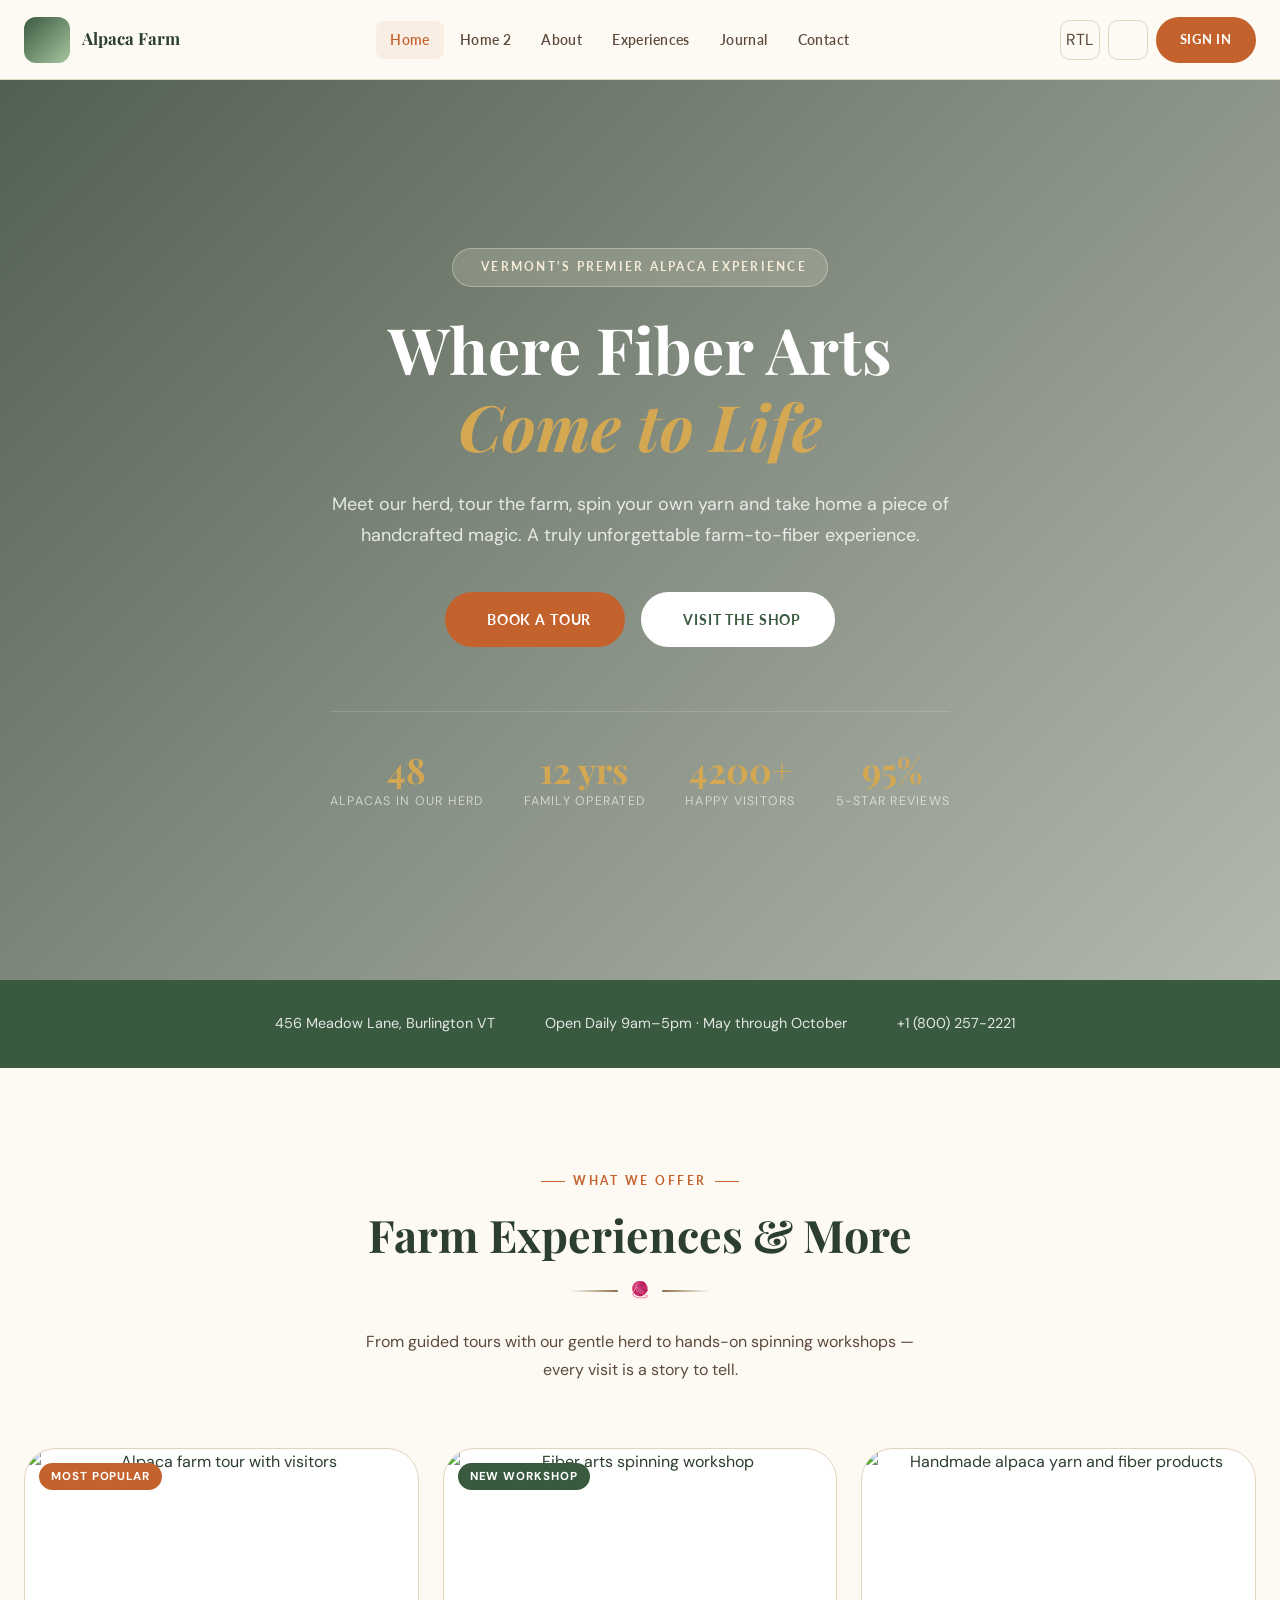
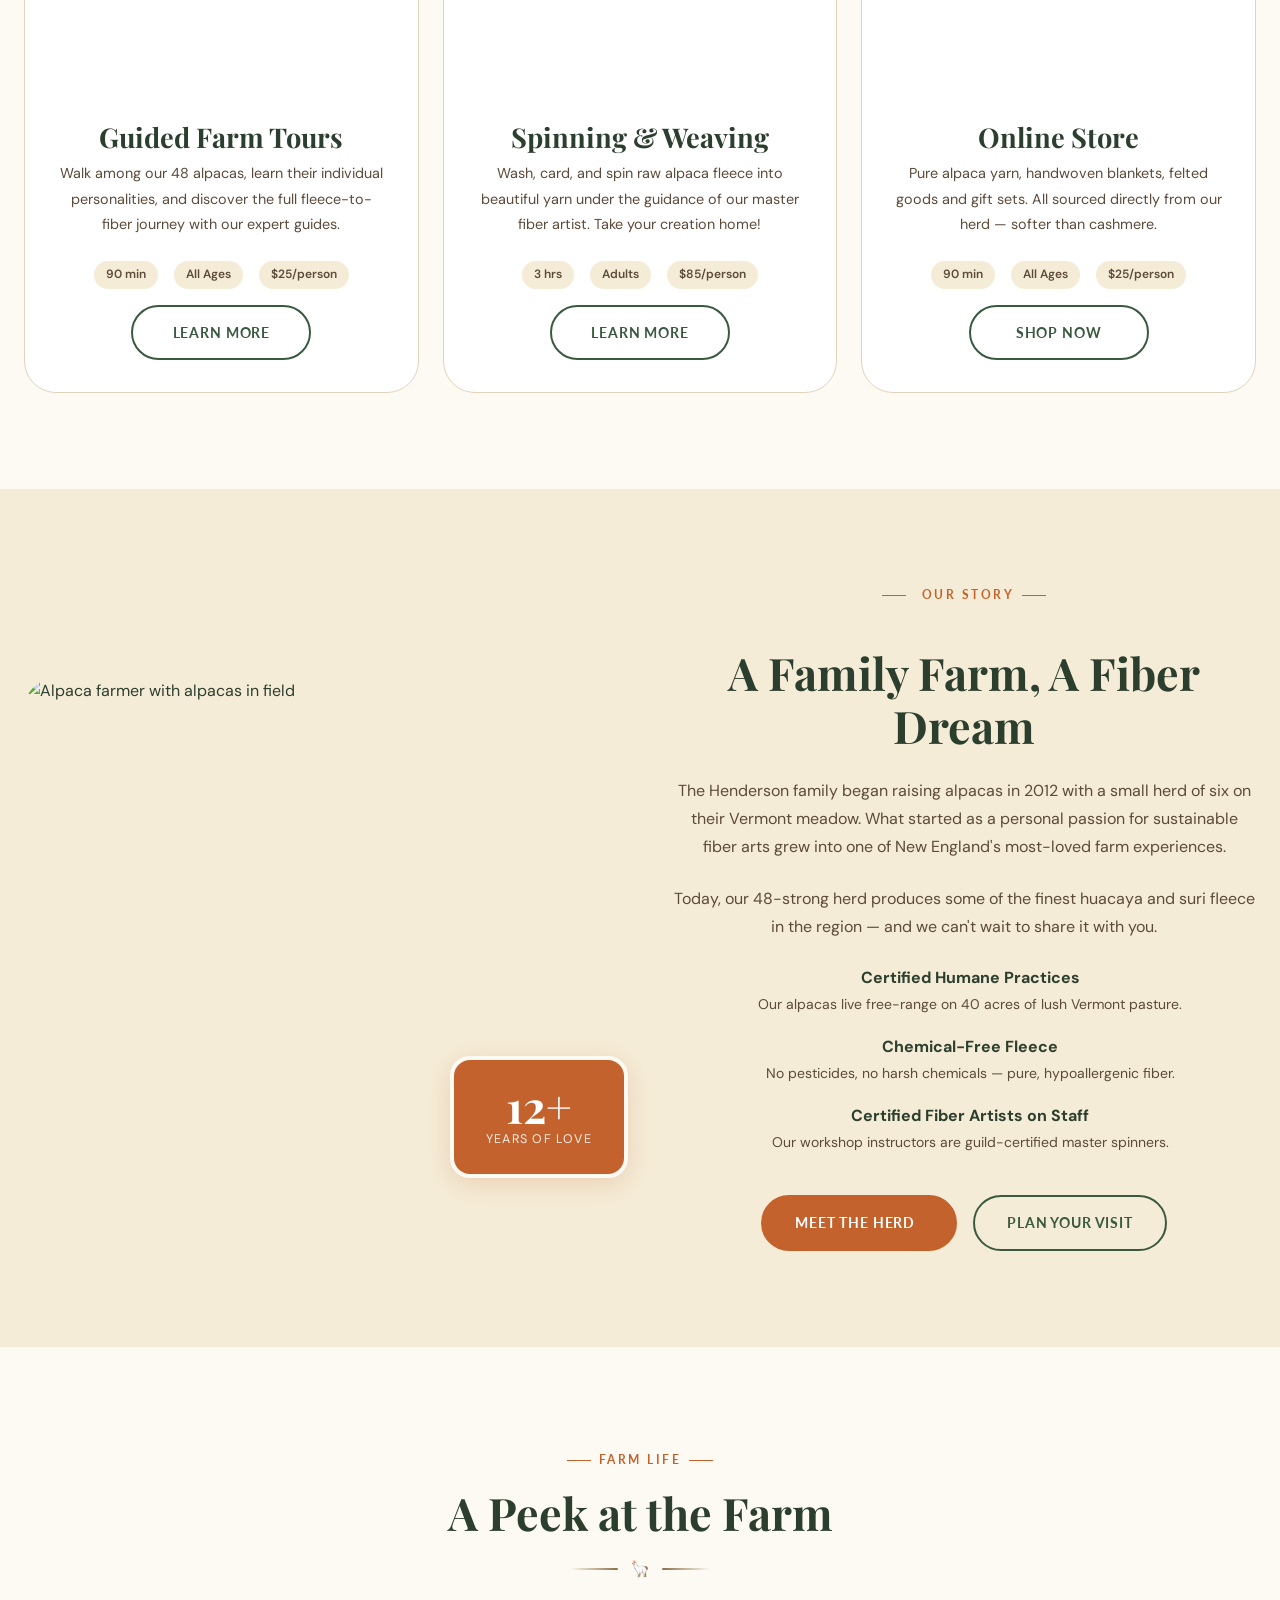
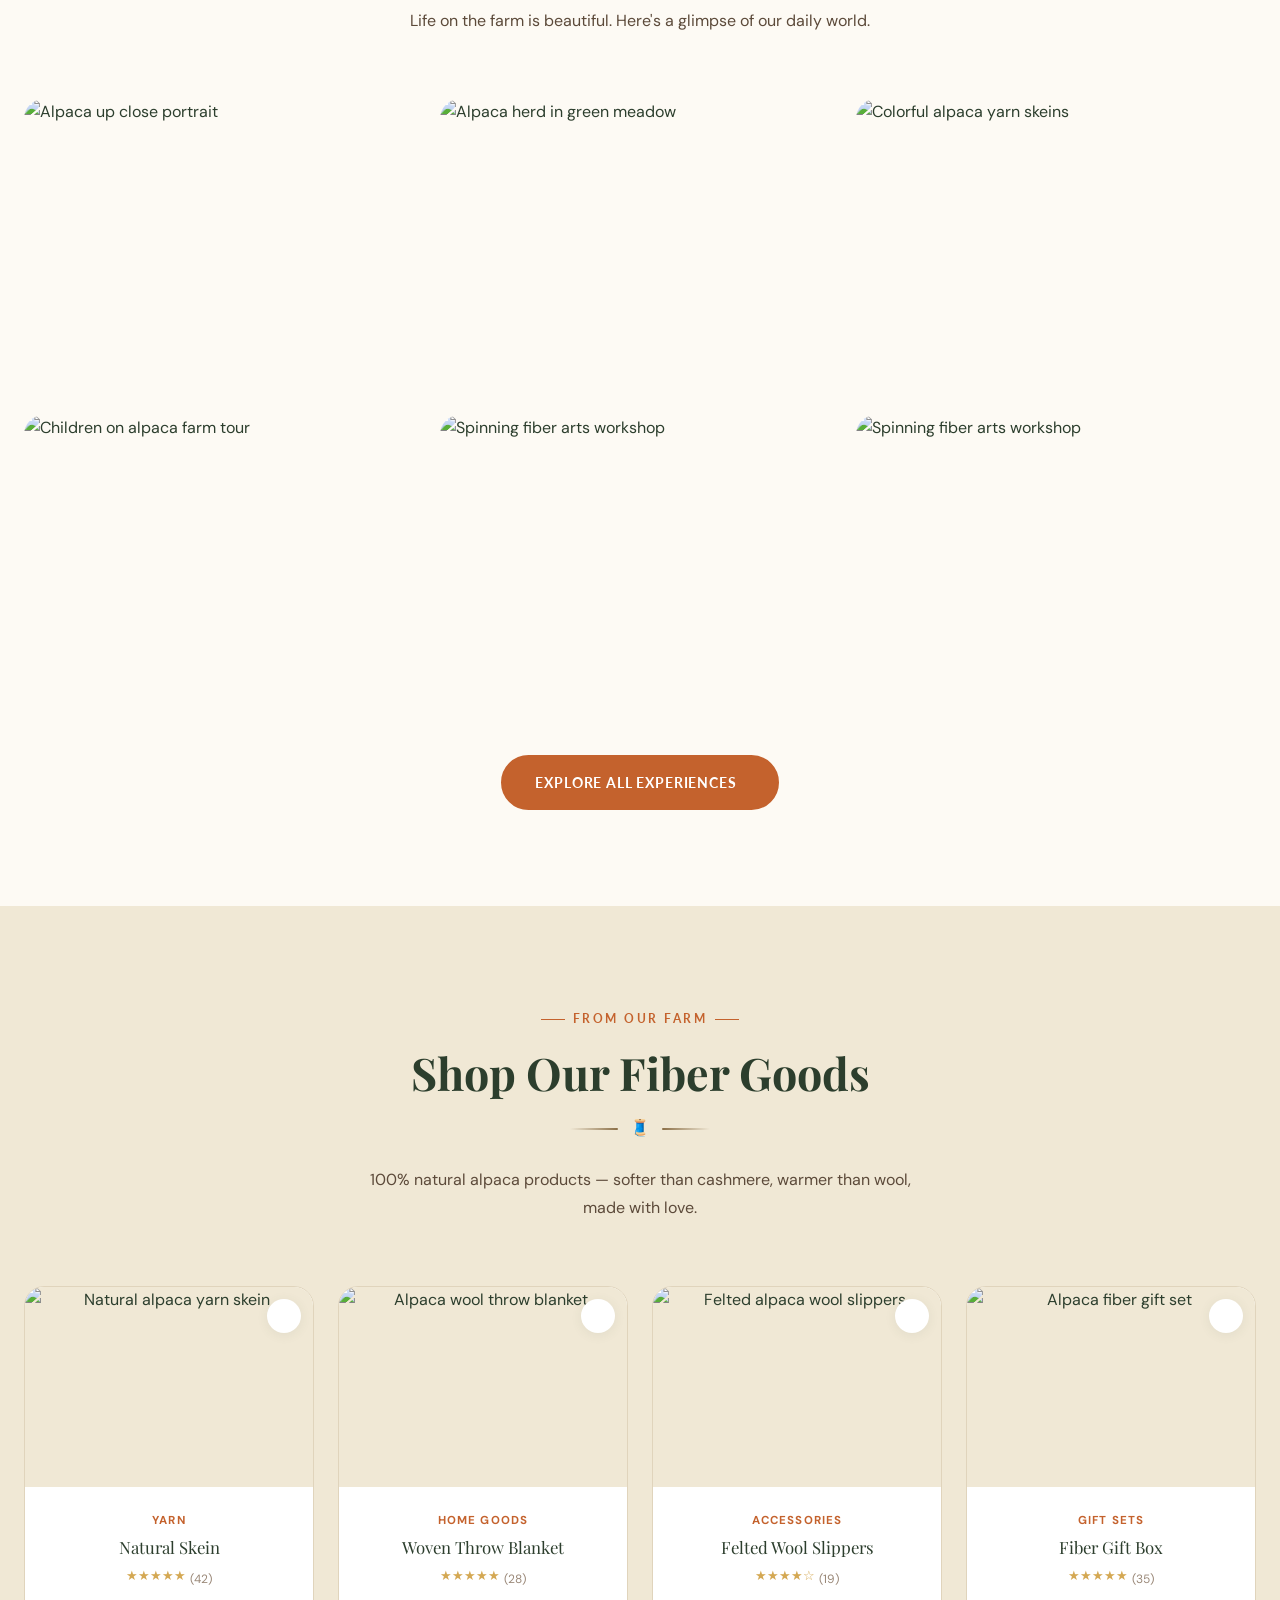
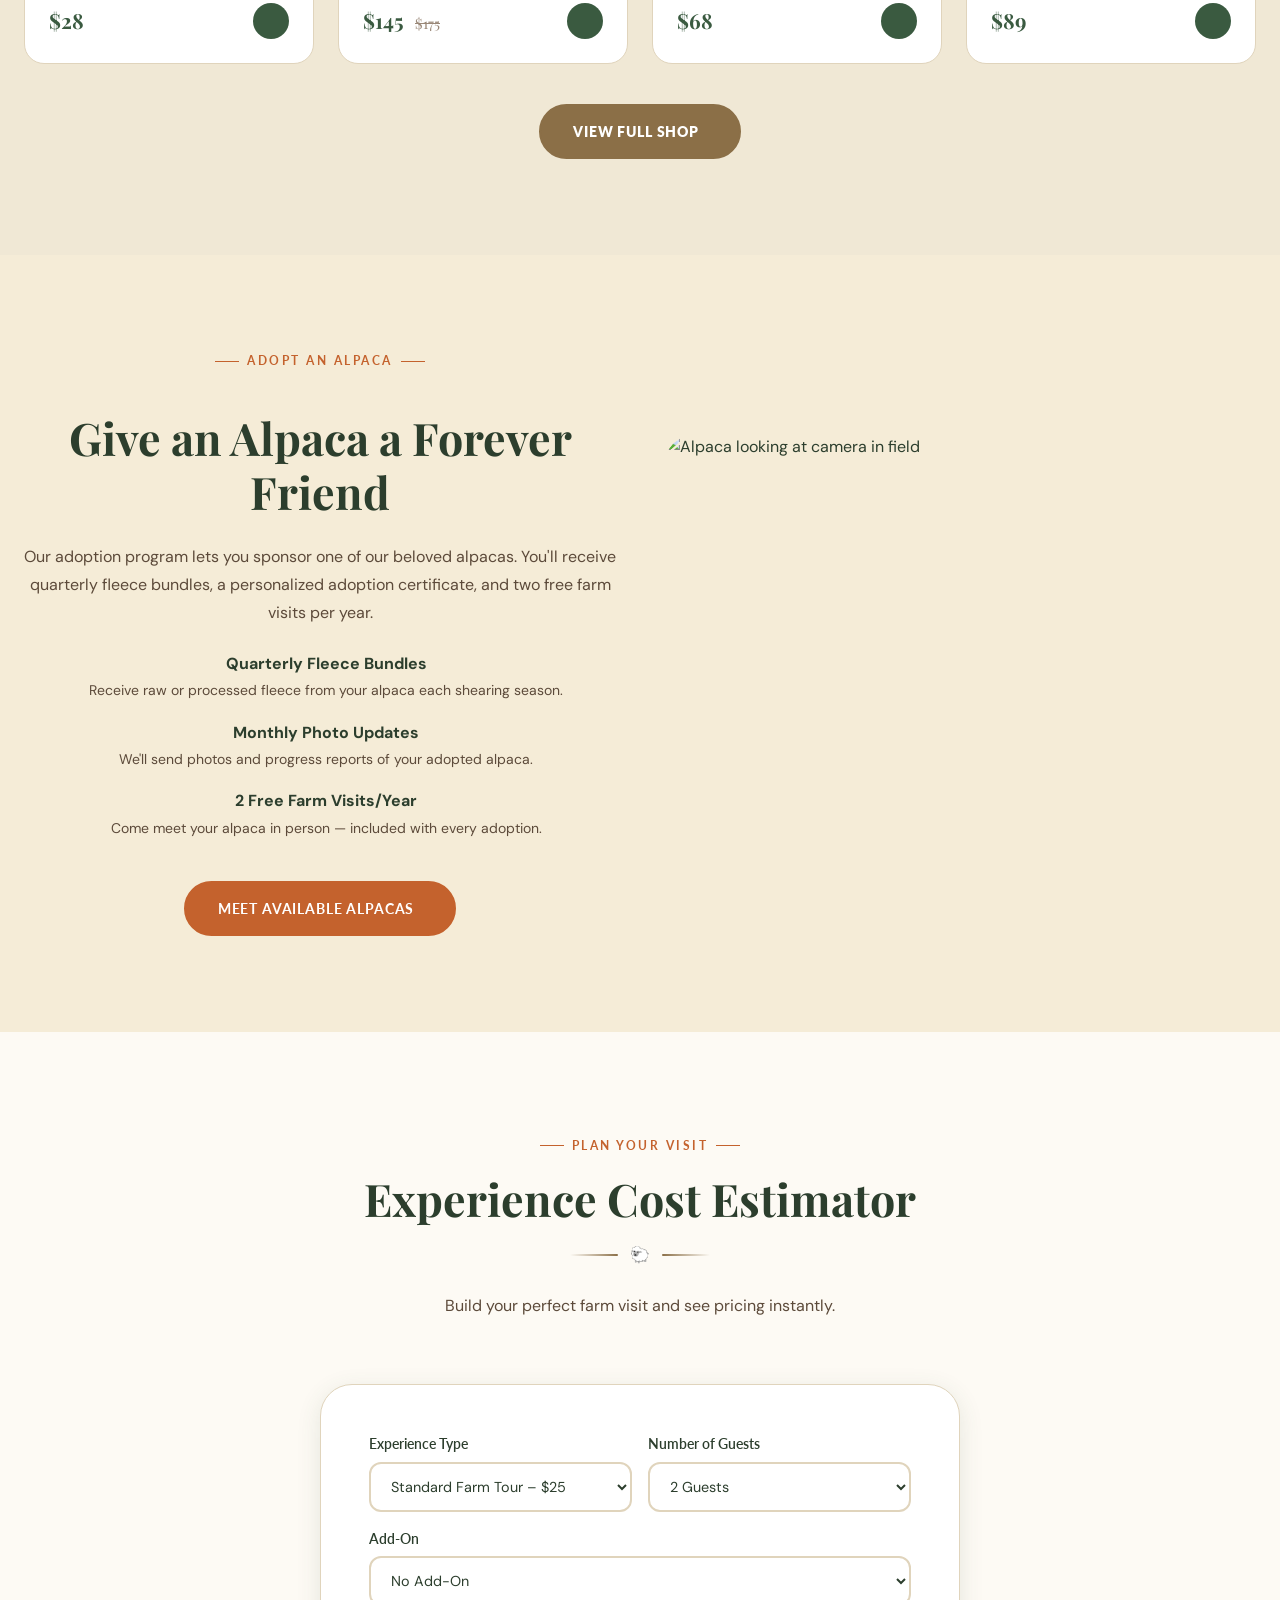
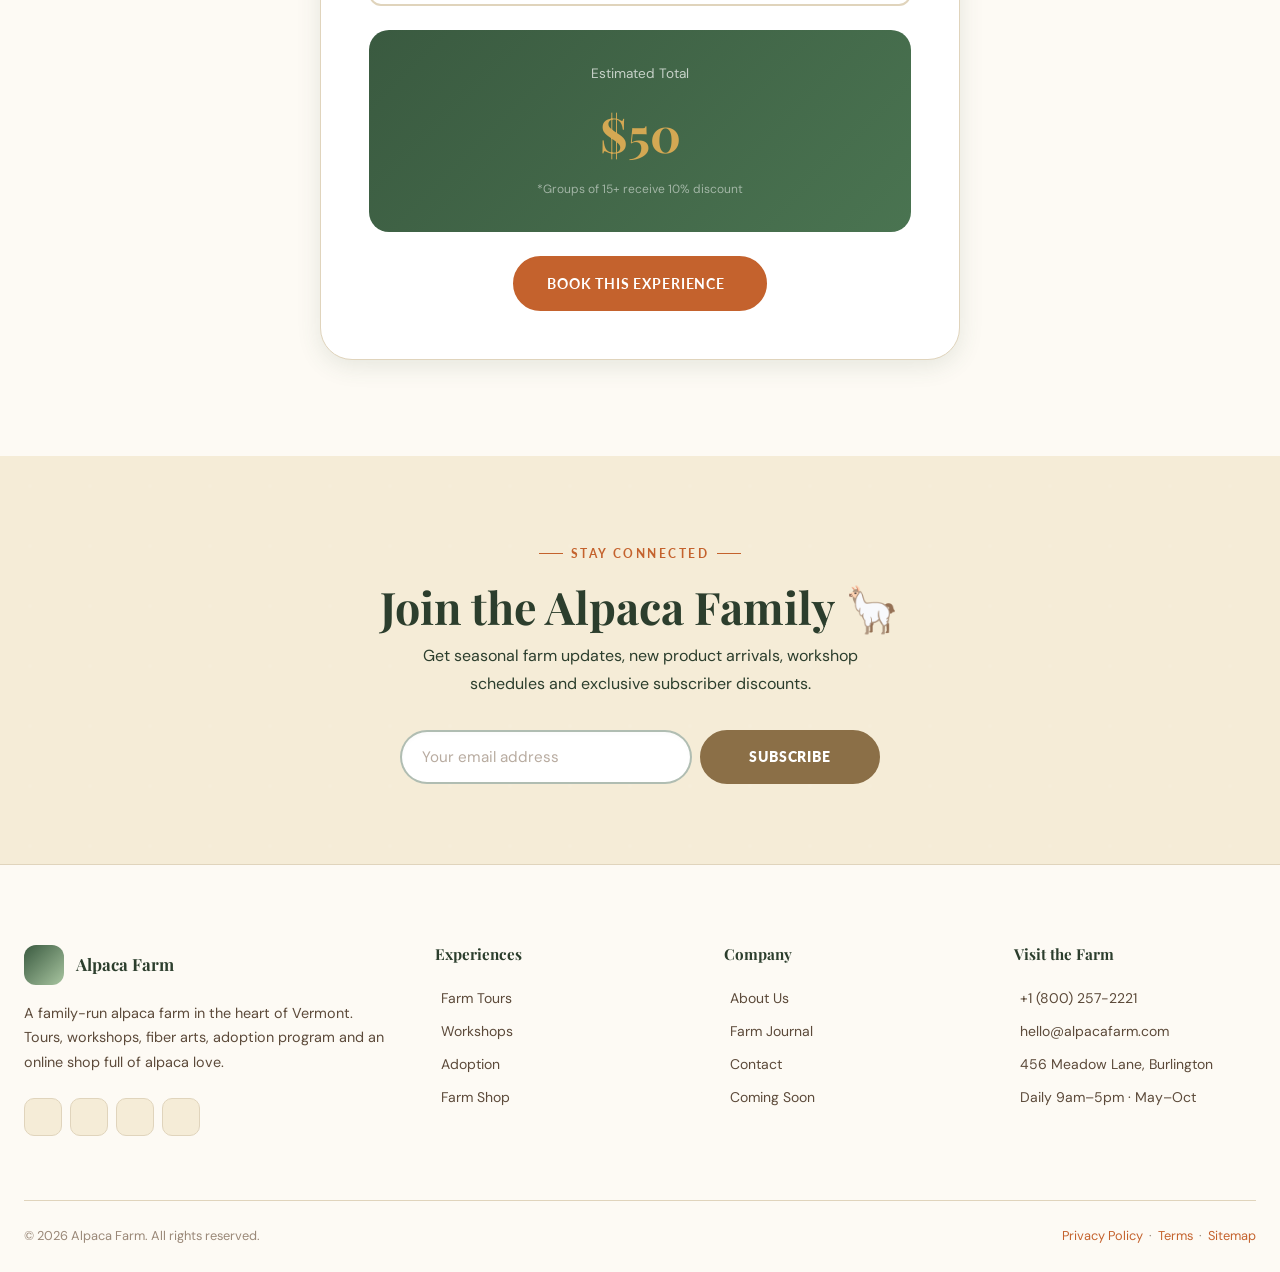
==== commit 06919dba: "U" ====
--- a/index.html
+++ b/index.html
@@ -32,7 +32,7 @@
         <a href="pages/about.html" class="nav-link">About</a>
         <a href="pages/services.html" class="nav-link">Experiences</a>
         <a href="pages/blog.html" class="nav-link">Journal</a>
-        <a href="pages/contact.html" class="nav-link">Visit Us</a>
+        <a href="pages/contact.html" class="nav-link">Contact</a>
       </nav>
       <div class="header-controls">
         <button class="control-btn" data-rtl-toggle aria-label="RTL">RTL</button>
@@ -52,7 +52,7 @@
   <a href="pages/about.html" class="nav-link">About</a>
   <a href="pages/services.html" class="nav-link">Experiences</a>
   <a href="pages/blog.html" class="nav-link">Journal</a>
-  <a href="pages/contact.html" class="nav-link">Visit Us</a>
+  <a href="pages/contact.html" class="nav-link">Contact</a>
   <div class="mobile-controls">
     <button class="control-btn" data-rtl-toggle aria-label="RTL">RTL</button>
     <button class="control-btn" data-theme-toggle aria-label="Theme"><i class="ri-moon-line"></i></button>
@@ -151,10 +151,10 @@
           <div class="offering-body">
             <h3>Online Store</h3>
             <p>Pure alpaca yarn, handwoven blankets, felted goods and gift sets. All sourced directly from our herd — softer than cashmere.</p>
-            <div class="offering-meta">
-              <span class="offering-tag">Yarn</span>
-              <span class="offering-tag">Gifts</span>
-              <span class="offering-tag">Kits</span>
+             <div class="offering-meta">
+              <span class="offering-tag"><i class="ri-time-line"></i> 90 min</span>
+              <span class="offering-tag">All Ages</span>
+              <span class="offering-tag">$25/person</span>
             </div>
             <a href="pages/services.html#shop" class="btn btn-secondary btn-sm">Shop Now</a>
           </div>
@@ -177,14 +177,14 @@
           </div>
         </div>
         <div class="about-content animate-on-scroll animate-delay-2">
-          <div class="section-label">Our Story</div>
+          <div class="section-label"><i class="ri-focus-3-line"></i> Our Story</div>
           <h2 id="about-home-heading">A Family Farm, A Fiber Dream</h2>
           <p>The Henderson family began raising alpacas in 2012 with a small herd of six on their Vermont meadow. What started as a personal passion for sustainable fiber arts grew into one of New England's most-loved farm experiences.</p>
           <p>Today, our 48-strong herd produces some of the finest huacaya and suri fleece in the region — and we can't wait to share it with you.</p>
           <div class="feature-list">
-            <div class="feature-item"><i class="ri-checkbox-circle-fill"></i><div><strong>Certified Humane Practices</strong><br><span style="font-size:.875rem;color:var(--text-secondary)">Our alpacas live free-range on 40 acres of lush Vermont pasture.</span></div></div>
-            <div class="feature-item"><i class="ri-checkbox-circle-fill"></i><div><strong>Chemical-Free Fleece</strong><br><span style="font-size:.875rem;color:var(--text-secondary)">No pesticides, no harsh chemicals — pure, hypoallergenic fiber.</span></div></div>
-            <div class="feature-item"><i class="ri-checkbox-circle-fill"></i><div><strong>Certified Fiber Artists on Staff</strong><br><span style="font-size:.875rem;color:var(--text-secondary)">Our workshop instructors are guild-certified master spinners.</span></div></div>
+            <div class="feature-item"><i class=""></i><div><strong>Certified Humane Practices</strong><br><span style="font-size:.875rem;color:var(--text-secondary)">Our alpacas live free-range on 40 acres of lush Vermont pasture.</span></div></div>
+            <div class="feature-item"><i class=""></i><div><strong>Chemical-Free Fleece</strong><br><span style="font-size:.875rem;color:var(--text-secondary)">No pesticides, no harsh chemicals — pure, hypoallergenic fiber.</span></div></div>
+            <div class="feature-item"><i class=""></i><div><strong>Certified Fiber Artists on Staff</strong><br><span style="font-size:.875rem;color:var(--text-secondary)">Our workshop instructors are guild-certified master spinners.</span></div></div>
           </div>
           <div style="display:flex;gap:var(--space-2);margin-top:var(--space-2);flex-wrap:wrap;">
             <a href="pages/about.html" class="btn btn-primary">Meet the Herd <i class="ri-arrow-right-line"></i></a>
@@ -256,7 +256,7 @@
             <div class="product-name">Natural  Skein</div>
             <div class="product-rating"><span class="stars">★★★★★</span><span class="count">(42)</span></div>
             <div class="product-price-row">
-              <div class="product-price">$28</div>
+              <div class="product-price"><span class="price-symbol">$</span>28</div>
               <button class="add-cart" aria-label="Add to cart"><i class="ri-shopping-bag-line"></i></button>
             </div>
           </div>
@@ -271,7 +271,7 @@
             <div class="product-name">Woven Throw Blanket</div>
             <div class="product-rating"><span class="stars">★★★★★</span><span class="count">(28)</span></div>
             <div class="product-price-row">
-              <div class="product-price">$145 <span class="original">$175</span></div>
+              <div class="product-price"><span class="price-symbol">$</span>145 <span class="original">$175</span></div>
               <button class="add-cart" aria-label="Add to cart"><i class="ri-shopping-bag-line"></i></button>
             </div>
           </div>
@@ -286,7 +286,7 @@
             <div class="product-name">Felted Wool Slippers</div>
             <div class="product-rating"><span class="stars">★★★★☆</span><span class="count">(19)</span></div>
             <div class="product-price-row">
-              <div class="product-price">$68</div>
+              <div class="product-price"><span class="price-symbol">$</span>68</div>
               <button class="add-cart" aria-label="Add to cart"><i class="ri-shopping-bag-line"></i></button>
             </div>
           </div>
@@ -301,7 +301,7 @@
             <div class="product-name">Fiber Gift Box</div>
             <div class="product-rating"><span class="stars">★★★★★</span><span class="count">(35)</span></div>
             <div class="product-price-row">
-              <div class="product-price">$89</div>
+              <div class="product-price"><span class="price-symbol">$</span>89</div>
               <button class="add-cart" aria-label="Add to cart"><i class="ri-shopping-bag-line"></i></button>
             </div>
           </div>
@@ -322,9 +322,9 @@
           <h2 id="adoption-heading">Give an Alpaca a Forever Friend</h2>
           <p>Our adoption program lets you sponsor one of our beloved alpacas. You'll receive quarterly fleece bundles, a personalized adoption certificate, and two free farm visits per year.</p>
           <div class="feature-list">
-            <div class="feature-item"><i class="ri-gift-line"></i><div><strong>Quarterly Fleece Bundles</strong><br><span style="font-size:.875rem;color:var(--text-secondary)">Receive raw or processed fleece from your alpaca each shearing season.</span></div></div>
-            <div class="feature-item"><i class="ri-camera-line"></i><div><strong>Monthly Photo Updates</strong><br><span style="font-size:.875rem;color:var(--text-secondary)">We'll send photos and progress reports of your adopted alpaca.</span></div></div>
-            <div class="feature-item"><i class="ri-ticket-line"></i><div><strong>2 Free Farm Visits/Year</strong><br><span style="font-size:.875rem;color:var(--text-secondary)">Come meet your alpaca in person — included with every adoption.</span></div></div>
+            <div class="feature-item"><i class=""></i><div><strong>Quarterly Fleece Bundles</strong><br><span style="font-size:.875rem;color:var(--text-secondary)">Receive raw or processed fleece from your alpaca each shearing season.</span></div></div>
+            <div class="feature-item"><i class=""></i><div><strong>Monthly Photo Updates</strong><br><span style="font-size:.875rem;color:var(--text-secondary)">We'll send photos and progress reports of your adopted alpaca.</span></div></div>
+            <div class="feature-item"><i class=""></i><div><strong>2 Free Farm Visits/Year</strong><br><span style="font-size:.875rem;color:var(--text-secondary)">Come meet your alpaca in person — included with every adoption.</span></div></div>
           </div>
           <a href="pages/services.html#adoption" class="btn btn-primary" style="margin-top:var(--space-2)">Meet Available Alpacas <i class="ri-arrow-right-line"></i></a>
         </div>
@@ -382,7 +382,7 @@
         </div>
         <div style="background:linear-gradient(135deg,var(--color-primary),#4a7451);border-radius:var(--border-radius-lg);padding:var(--space-4);text-align:center;margin-top:var(--space-3)">
           <p style="color:rgba(255,255,255,0.7);font-size:0.85rem;margin-bottom:8px">Estimated Total</p>
-          <div style="font-family:var(--font-heading);font-size:3rem;font-weight:700;color:var(--color-gold)" id="calc-total">$50</div>
+          <div style="font-family:var(--font-heading);font-size:3rem;font-weight:700;color:var(--color-gold)" id="calc-total"><span class="price-symbol">$</span>50</div>
           <p style="color:rgba(255,255,255,0.5);font-size:0.75rem;margin-top:6px">*Groups of 15+ receive 10% discount</p>
         </div>
         <div style="text-align:center;margin-top:var(--space-3)">
@@ -442,7 +442,7 @@
         <nav class="footer-links">
           <a href="pages/about.html"><i class="ri-arrow-right-s-line"></i> About Us</a>
           <a href="pages/blog.html"><i class="ri-arrow-right-s-line"></i> Farm Journal</a>
-          <a href="pages/contact.html"><i class="ri-arrow-right-s-line"></i> Visit Us</a>
+          <a href="pages/contact.html"><i class="ri-arrow-right-s-line"></i> Contact</a>
           <a href="pages/coming-soon.html"><i class="ri-arrow-right-s-line"></i> Coming Soon</a>
         </nav>
       </div>
@@ -451,13 +451,13 @@
         <div class="footer-links">
           <a href="tel:+18002572221"><i class="ri-phone-line"></i> +1 (800) 257-2221</a>
           <a href="mailto:hello@alpacafarm.com"><i class="ri-mail-line"></i> hello@alpacafarm.com</a>
-          <a href="#"><i class="ri-map-pin-line"></i> 456 Meadow Lane, Burlington VT</a>
+          <a href="#"><i class="ri-map-pin-line"></i> 456 Meadow Lane, Burlington</a>
           <a href="#"><i class="ri-time-line"></i> Daily 9am–5pm · May–Oct</a>
         </div>
       </div>
     </div>
     <div class="footer-bottom">
-      <p>&copy; 2024 Alpaca Farm. All rights reserved.</p>
+      <p>&copy; 2026 Alpaca Farm. All rights reserved.</p>
       <p><a href="#">Privacy Policy</a> &nbsp;·&nbsp; <a href="#">Terms</a> &nbsp;·&nbsp; <a href="sitemap.xml">Sitemap</a></p>
     </div>
   </div>
--- a/assets/css/style.css
+++ b/assets/css/style.css
@@ -328,11 +328,15 @@
   background: var(--color-earth);
   color: white;
   border-color: var(--color-earth);
+  padding: 15px 36px;
+  font-weight: 800;
 }
 
 .btn-earth:hover {
   background: #7a5e38;
-  transform: translateY(-2px);
+  border-color: #7a5e38;
+  transform: translateY(-3px);
+  box-shadow: var(--shadow-md);
 }
 
 .btn-sm {
@@ -1420,6 +1424,10 @@
   color: var(--text-secondary);
 }
 
+#footer .footer-links a:hover {
+  color: var(--color-accent);
+}
+
 #footer .footer-bottom p {
   color: var(--text-light);
 }
@@ -1428,6 +1436,12 @@
   background: var(--bg-secondary);
   color: var(--text-secondary);
   border-color: var(--border-color);
+}
+
+#footer .social-btn:hover {
+  background: var(--color-accent);
+  color: white;
+  border-color: var(--color-accent);
 }
 
 .footer-grid {
@@ -1569,20 +1583,23 @@
 .newsletter-form input {
   flex: 1;
   padding: 14px 20px;
-  border: 2px solid var(--border-color);
+  border: 2px solid rgba(58, 90, 64, 0.4);
   border-radius: var(--border-radius-pill);
   background: var(--bg-card);
   color: var(--text-primary);
-  font-size: 0.9rem;
+  font-size: 0.95rem;
+  box-shadow: inset 0 2px 4px rgba(0,0,0,0.02);
 }
 
 .newsletter-form input::placeholder {
   color: var(--text-light);
+  opacity: 0.7;
 }
 
 .newsletter-form input:focus {
   border-color: var(--color-primary);
   background: var(--bg-card);
+  box-shadow: 0 0 0 4px rgba(58, 90, 64, 0.1);
 }
 
 /* ========================================
@@ -2322,6 +2339,56 @@
   font-weight: 700;
   text-transform: uppercase;
   letter-spacing: 0.08em
+}
+
+.team-card {
+  background: var(--bg-card);
+  border: 1px solid var(--border-color);
+  border-radius: var(--border-radius-lg);
+  padding: var(--space-4);
+  text-align: center;
+  display: flex;
+  flex-direction: column;
+  align-items: center;
+  transition: var(--transition);
+}
+
+.blog-card {
+  background: var(--bg-card);
+  border: 1px solid var(--border-color);
+  border-radius: var(--border-radius-lg);
+  overflow: hidden;
+  transition: var(--transition);
+  height: 100%;
+}
+
+.blog-card:hover {
+  transform: translateY(-6px);
+  box-shadow: var(--shadow-md);
+  border-color: var(--color-soft);
+}
+
+.blog-img {
+  width: 100%;
+  aspect-ratio: 16/9;
+  overflow: hidden;
+  position: relative;
+  background: var(--bg-secondary);
+}
+
+.blog-img img {
+  width: 100%;
+  height: 100%;
+  object-fit: cover;
+  transition: transform 0.5s;
+}
+
+.blog-card:hover .blog-img img {
+  transform: scale(1.05);
+}
+
+.blog-body {
+  padding: var(--space-3);
 }
 
 /* ========================================
@@ -2515,8 +2582,9 @@
 .center-content-page .feature-item {
     justify-content: center !important;
     text-align: center !important;
-    flex-direction: column !important;
+    flex-direction: row !important;
     align-items: center !important;
+    gap: 12px !important;
 }
 
 .center-content-page .about-content .section-label,
--- a/assets/css/dark-mode.css
+++ b/assets/css/dark-mode.css
@@ -130,4 +130,72 @@
 
 [data-theme="dark"] .auth-page {
   background: #141F15;
-}+}
+
+[data-theme="dark"] .product-price {
+  color: var(--text-primary);
+}
+
+[data-theme="dark"] .price-symbol {
+  color: var(--color-gold);
+}
+
+[data-theme="dark"] .pricing-price,
+[data-theme="dark"] .adoption-price {
+  color: var(--text-primary);
+}
+
+[data-theme="dark"] .btn-secondary {
+  color: var(--text-primary);
+  border-color: rgba(238, 232, 216, 0.4);
+}
+
+[data-theme="dark"] .btn-secondary:hover {
+  background: var(--text-primary);
+  color: var(--bg-primary);
+}
+
+[data-theme="dark"] .btn-secondary[disabled] {
+  opacity: 1 !important;
+  border-color: rgba(238, 232, 216, 0.2) !important;
+  color: var(--text-secondary) !important;
+  background: rgba(255, 255, 255, 0.05) !important;
+}
+
+[data-theme="dark"] .sidebar-widget {
+  background: #1E2E1F;
+  border-color: #2A3A2B;
+}
+
+[data-theme="dark"] .sidebar-widget h4 {
+  color: var(--text-primary);
+}
+
+[data-theme="dark"] .sidebar-post-title {
+  color: var(--text-primary);
+}
+
+[data-theme="dark"] .sidebar-post-date {
+  color: var(--text-light);
+}
+
+[data-theme="dark"] .sidebar-post {
+  border-bottom-color: #2A3A2B;
+}
+
+[data-theme="dark"] .tag {
+  background: rgba(58, 90, 64, 0.3);
+  color: var(--color-soft);
+}
+
+[data-theme="dark"] .sidebar-widget a {
+  color: var(--text-primary);
+}
+
+[data-theme="dark"] .sidebar-widget a:hover {
+  color: var(--color-accent);
+}
+[data-theme="dark"] .photo-grid .item { background: #1E2E1F; }
+[data-theme="dark"] .photo-grid .item img { opacity: 0.88; }
+[data-theme="dark"] .photo-overlay { background: rgba(20, 31, 21, 0.6); }
+
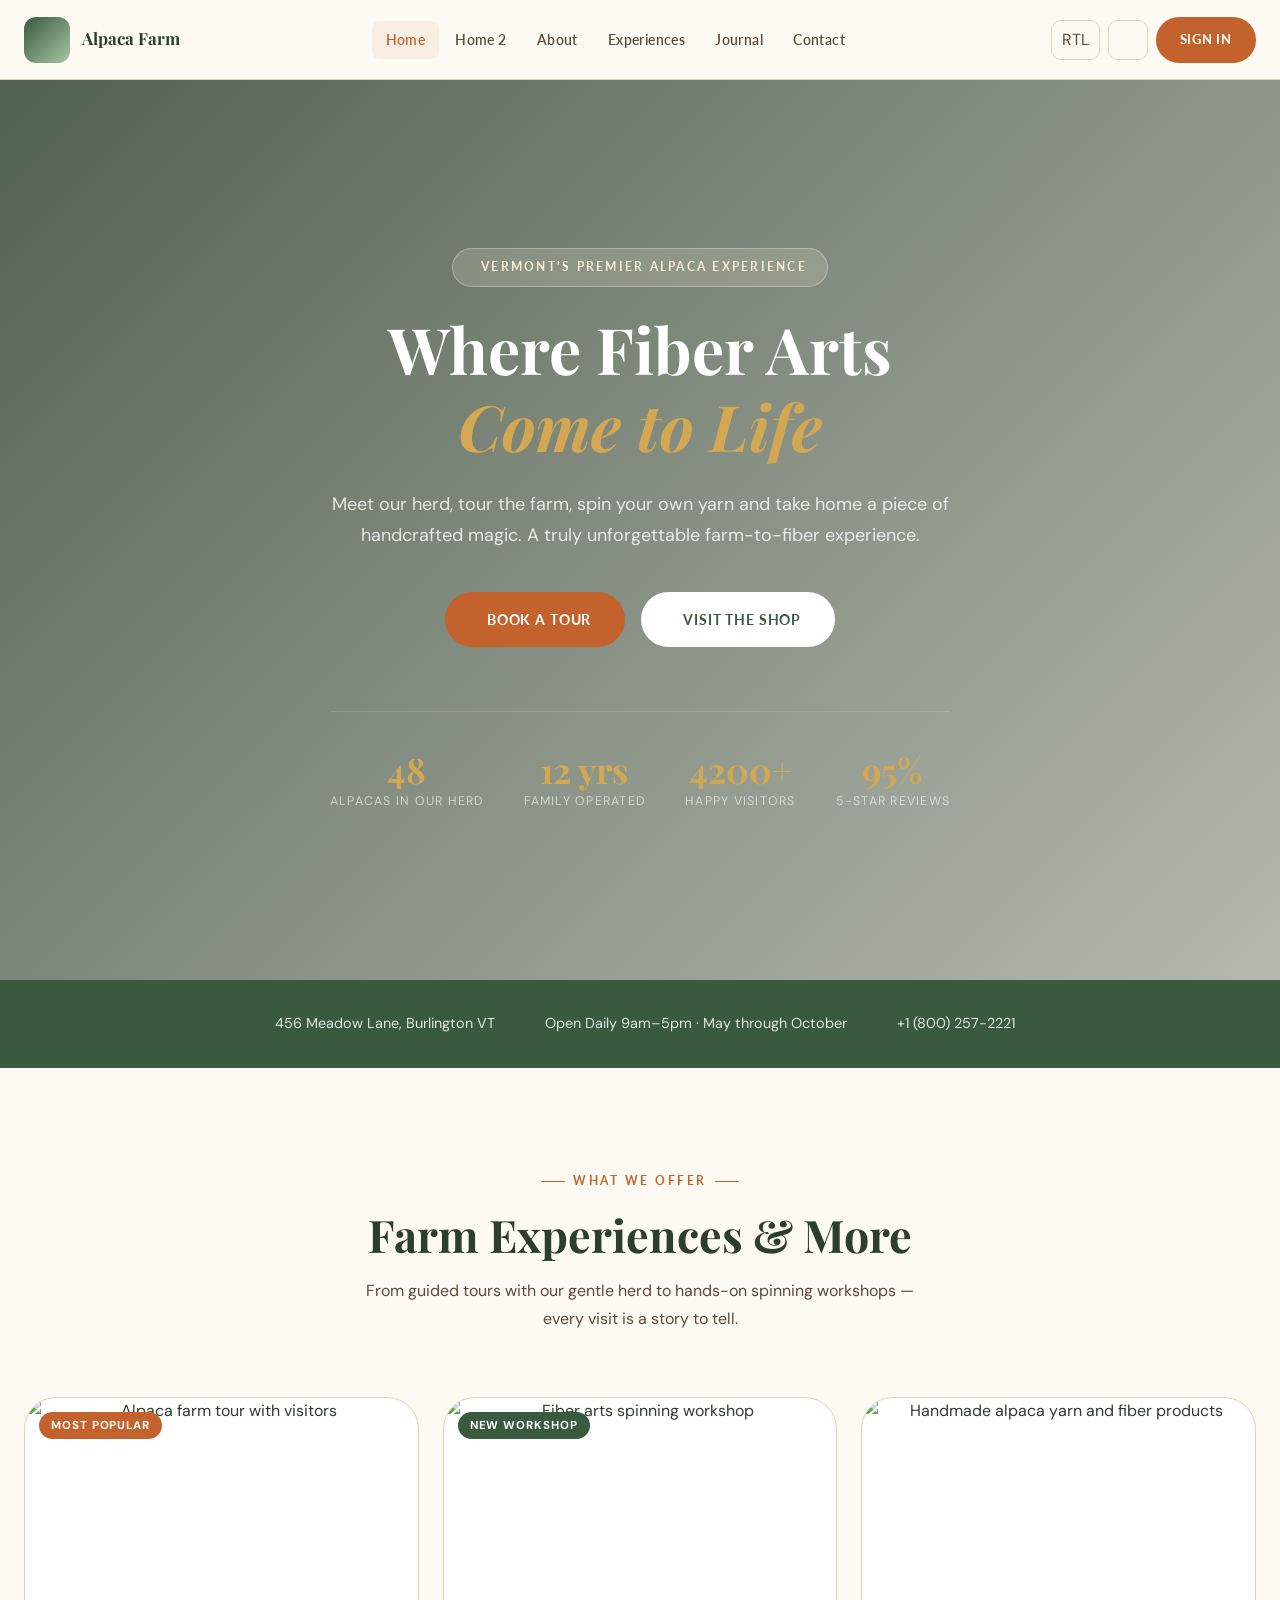
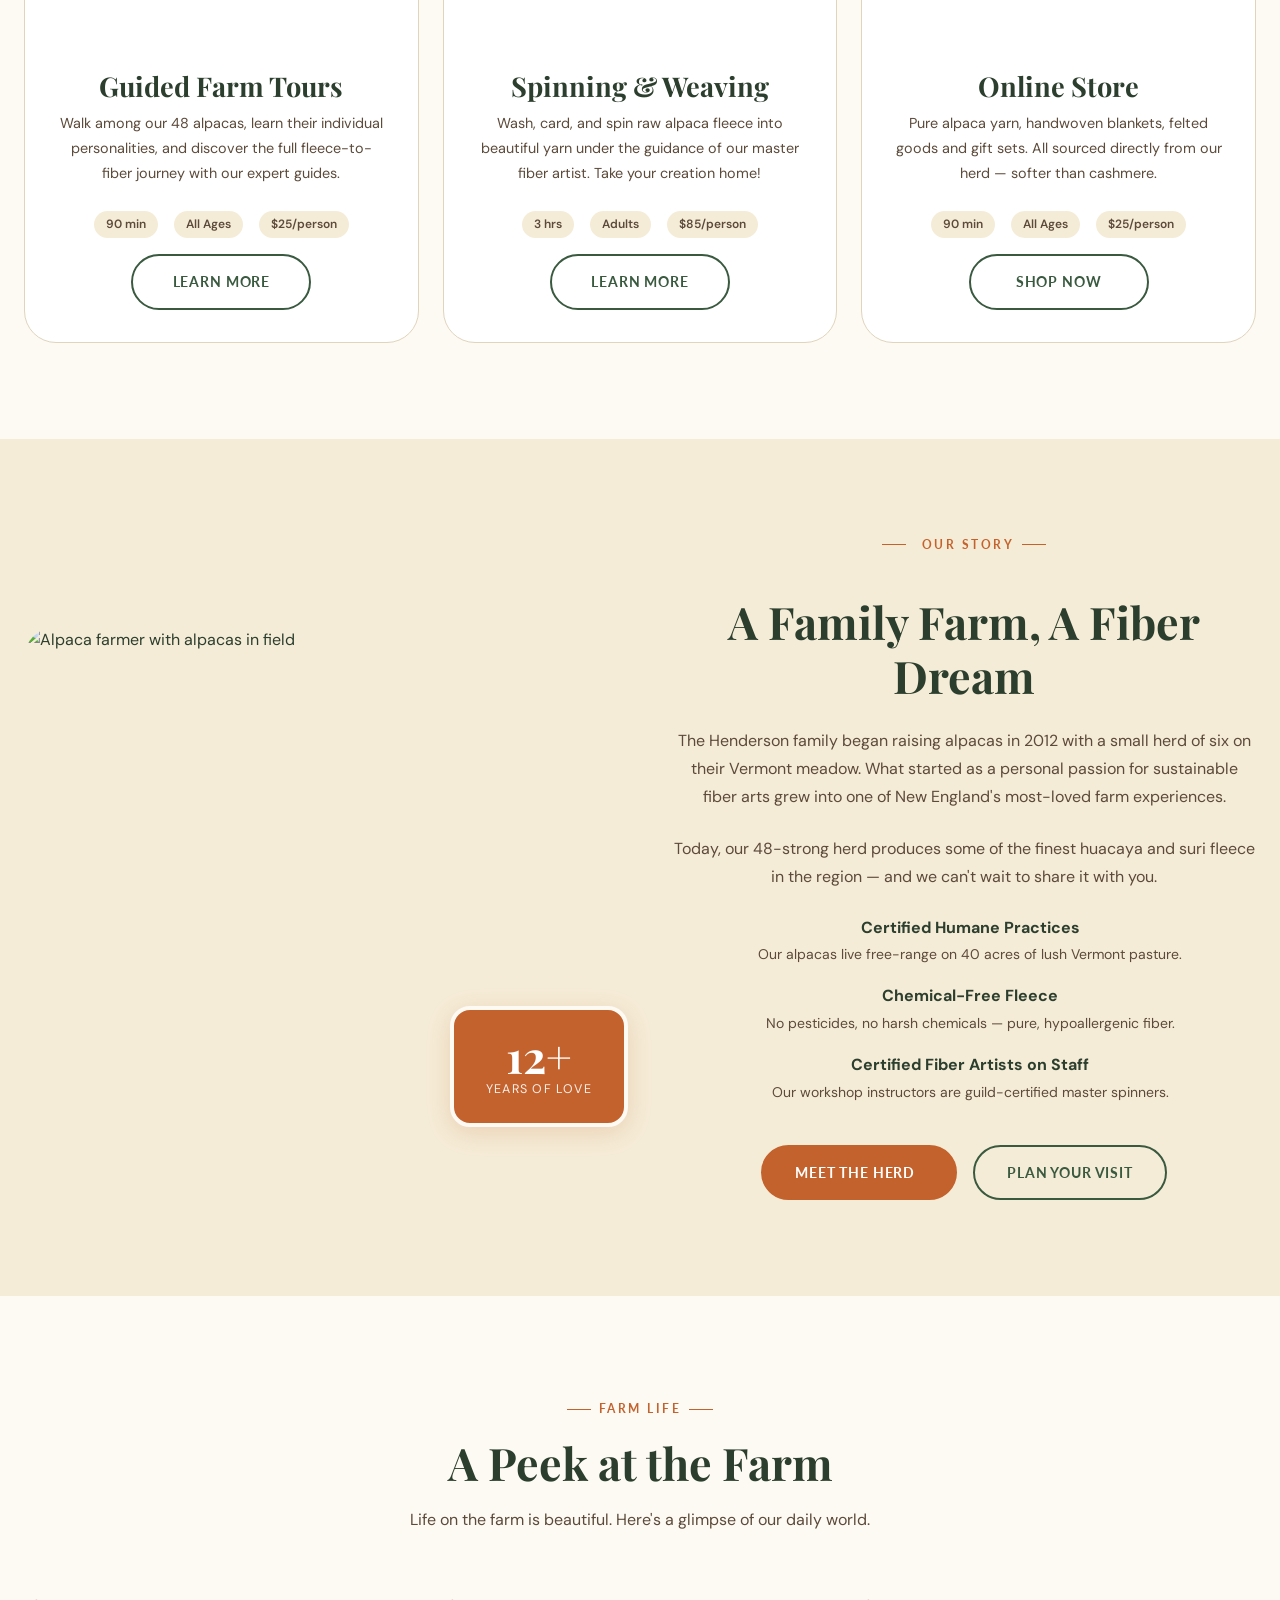
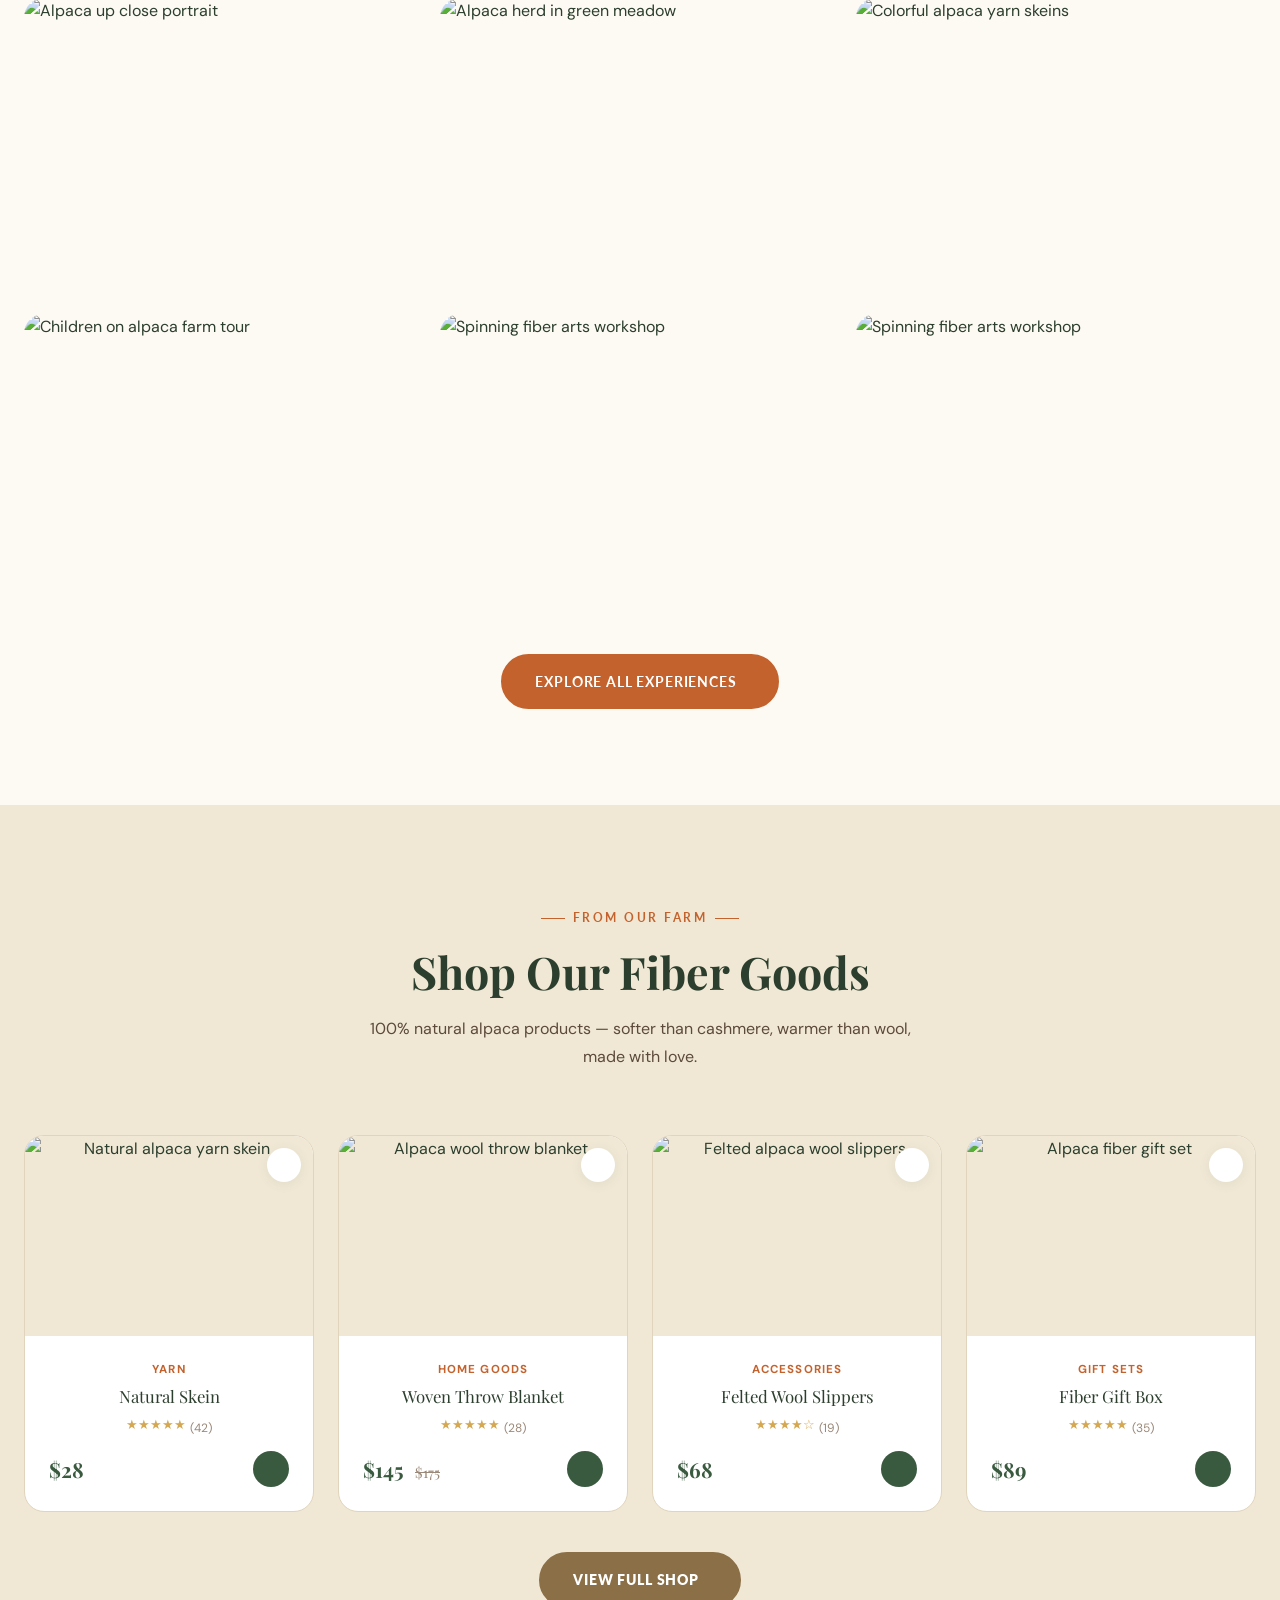
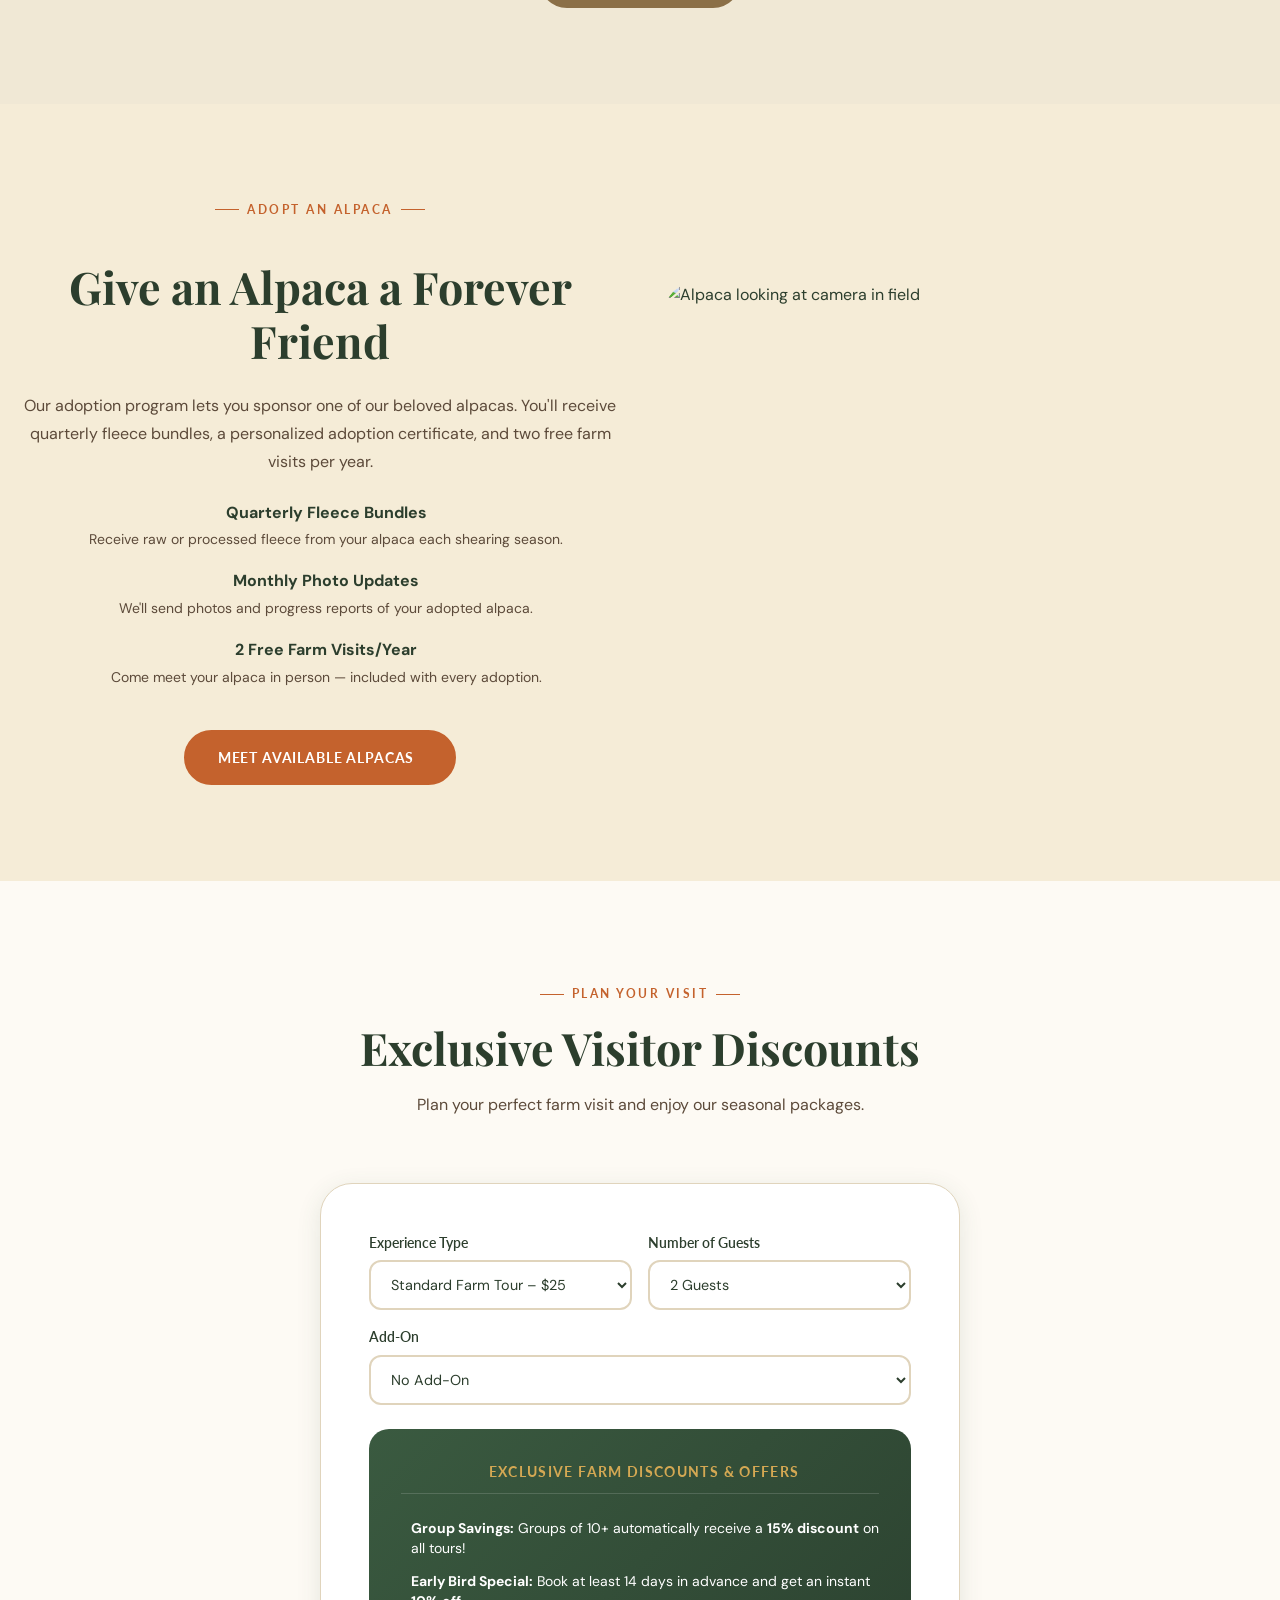
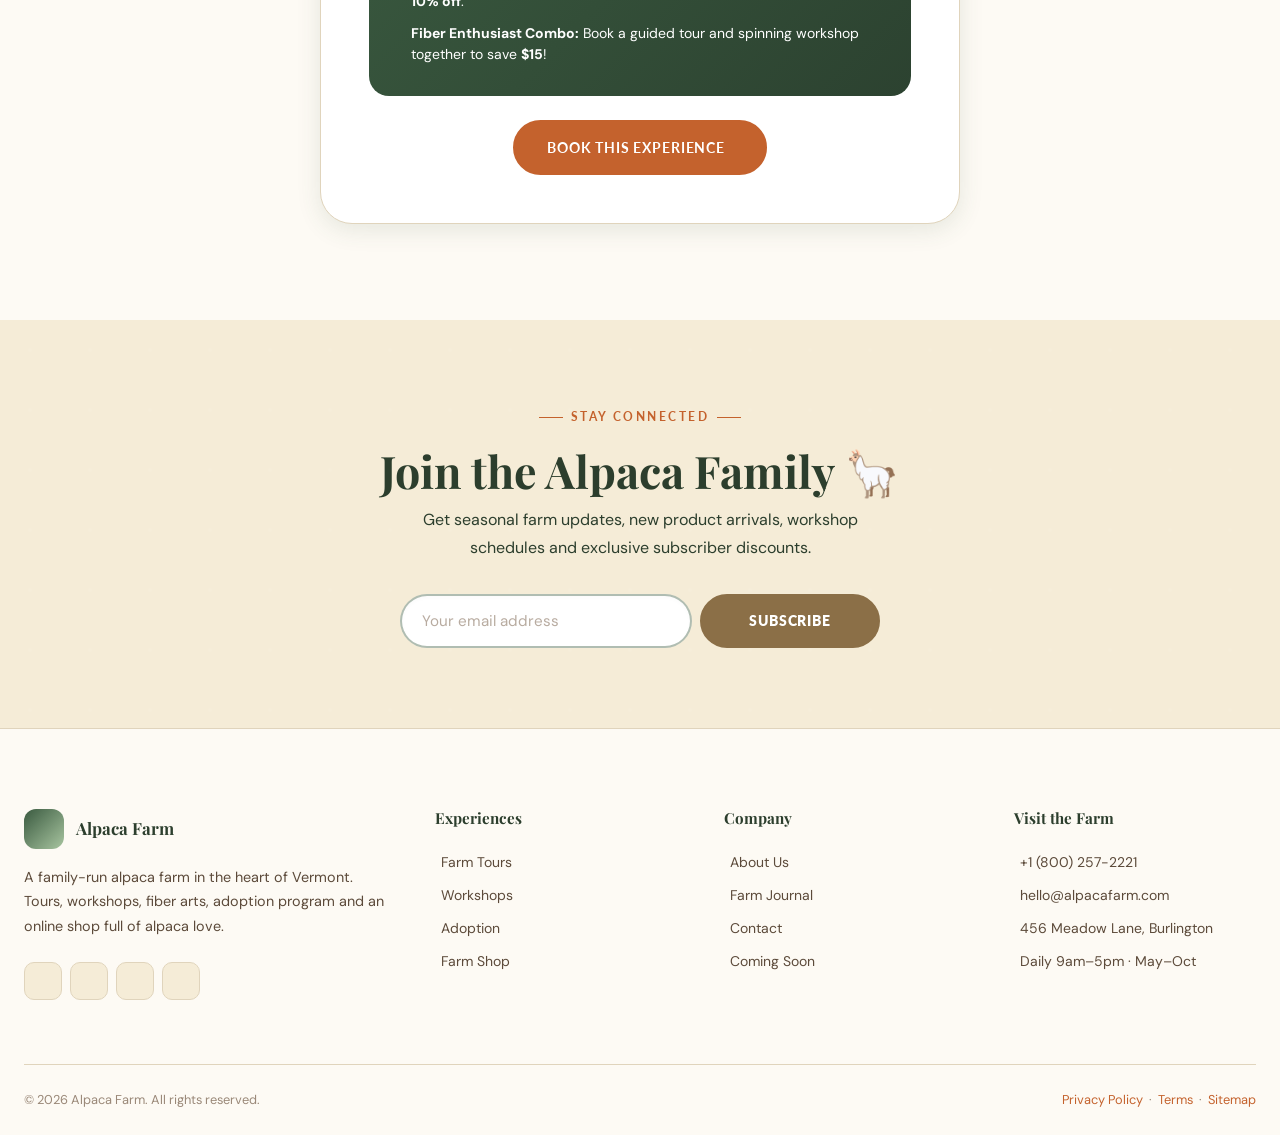
==== commit edfc7507: "U" ====
--- a/index.html
+++ b/index.html
@@ -54,9 +54,11 @@
   <a href="pages/blog.html" class="nav-link">Journal</a>
   <a href="pages/contact.html" class="nav-link">Contact</a>
   <div class="mobile-controls">
-    <button class="control-btn" data-rtl-toggle aria-label="RTL">RTL</button>
-    <button class="control-btn" data-theme-toggle aria-label="Theme"><i class="ri-moon-line"></i></button>
-    <a href="pages/login.html" class="btn btn-primary btn-sm" style="width:100%; margin-top:10px;">Sign In</a>
+    <div class="mobile-controls-buttons">
+      <button class="control-btn" data-rtl-toggle aria-label="RTL">RTL</button>
+      <button class="control-btn" data-theme-toggle aria-label="Theme"><i class="ri-moon-line"></i></button>
+    </div>
+    <a href="pages/login.html" class="btn btn-primary btn-sm" style="width:100%; margin-top:5px;">Sign In</a>
   </div>
 </div>
 
@@ -108,7 +110,6 @@
       <div class="section-header animate-on-scroll">
         <div class="section-label">What We Offer</div>
         <h2 id="offerings-heading">Farm Experiences & More</h2>
-        <div class="wool-divider"><span class="wool-icon">🧶</span></div>
         <p>From guided tours with our gentle herd to hands-on spinning workshops — every visit is a story to tell.</p>
       </div>
       <div class="grid grid-3">
@@ -201,7 +202,6 @@
       <div class="section-header animate-on-scroll">
         <div class="section-label">Farm Life</div>
         <h2 id="gallery-heading">A Peek at the Farm</h2>
-        <div class="wool-divider"><span class="wool-icon">🦙</span></div>
         <p>Life on the farm is beautiful. Here's a glimpse of our daily world.</p>
       </div>
       <div class="photo-grid animate-on-scroll">
@@ -242,7 +242,6 @@
       <div class="section-header animate-on-scroll">
         <div class="section-label">From Our Farm</div>
         <h2 id="products-heading">Shop Our Fiber Goods</h2>
-        <div class="wool-divider"><span class="wool-icon">🧵</span></div>
         <p>100% natural alpaca products — softer than cashmere, warmer than wool, made with love.</p>
       </div>
       <div class="grid grid-4">
@@ -342,9 +341,8 @@
     <div class="container">
       <div class="section-header animate-on-scroll">
         <div class="section-label">Plan Your Visit</div>
-        <h2 id="calc-heading">Experience Cost Estimator</h2>
-        <div class="wool-divider"><span class="wool-icon">🐑</span></div>
-        <p>Build your perfect farm visit and see pricing instantly.</p>
+        <h2 id="calc-heading">Exclusive Visitor Discounts</h2>
+        <p>Plan your perfect farm visit and enjoy our seasonal packages.</p>
       </div>
       <div style="background:var(--bg-card);border:1px solid var(--border-color);border-radius:var(--border-radius-xl);padding:var(--space-6);max-width:640px;margin:0 auto;box-shadow:var(--shadow-md);" class="animate-on-scroll" id="tour-calculator">
         <div class="grid grid-2" style="gap:var(--space-2)">
@@ -380,10 +378,25 @@
             <option value="photo">Professional Photo Session (+$25/person)</option>
           </select>
         </div>
-        <div style="background:linear-gradient(135deg,var(--color-primary),#4a7451);border-radius:var(--border-radius-lg);padding:var(--space-4);text-align:center;margin-top:var(--space-3)">
-          <p style="color:rgba(255,255,255,0.7);font-size:0.85rem;margin-bottom:8px">Estimated Total</p>
-          <div style="font-family:var(--font-heading);font-size:3rem;font-weight:700;color:var(--color-gold)" id="calc-total"><span class="price-symbol">$</span>50</div>
-          <p style="color:rgba(255,255,255,0.5);font-size:0.75rem;margin-top:6px">*Groups of 15+ receive 10% discount</p>
+        <div class="discount-offers-box" style="background: linear-gradient(135deg, var(--color-primary), #2c4230); border-radius: var(--border-radius-lg); padding: var(--space-4); margin-top: var(--space-3); color: white; text-align: left;">
+          <div style="display: flex; align-items: center; gap: 8px; margin-bottom: var(--space-3); justify-content: center; border-bottom: 1px solid rgba(255,255,255,0.15); padding-bottom: 10px;">
+            <i class="ri-price-tag-3-line" style="color: var(--color-gold); font-size: 1.3rem;"></i>
+            <span style="font-family: var(--font-accent); font-size: 0.85rem; font-weight: 700; text-transform: uppercase; letter-spacing: 0.1em; color: var(--color-gold);">Exclusive Farm Discounts & Offers</span>
+          </div>
+          <ul style="display: flex; flex-direction: column; gap: 12px; padding: 0; list-style: none; margin: 0;">
+            <li style="display: flex; align-items: flex-start; gap: 10px; font-size: 0.875rem; line-height: 1.45;">
+              <i class="ri-percent-line" style="color: var(--color-gold); margin-top: 2px; font-size: 1rem; flex-shrink: 0;"></i>
+              <div><strong>Group Savings:</strong> Groups of 10+ automatically receive a <strong>15% discount</strong> on all tours!</div>
+            </li>
+            <li style="display: flex; align-items: flex-start; gap: 10px; font-size: 0.875rem; line-height: 1.45;">
+              <i class="ri-coupon-3-line" style="color: var(--color-gold); margin-top: 2px; font-size: 1rem; flex-shrink: 0;"></i>
+              <div><strong>Early Bird Special:</strong> Book at least 14 days in advance and get an instant <strong>10% off</strong>.</div>
+            </li>
+            <li style="display: flex; align-items: flex-start; gap: 10px; font-size: 0.875rem; line-height: 1.45;">
+              <i class="ri-gift-line" style="color: var(--color-gold); margin-top: 2px; font-size: 1rem; flex-shrink: 0;"></i>
+              <div><strong>Fiber Enthusiast Combo:</strong> Book a guided tour and spinning workshop together to save <strong>$15</strong>!</div>
+            </li>
+          </ul>
         </div>
         <div style="text-align:center;margin-top:var(--space-3)">
           <a href="pages/contact.html" class="btn btn-primary">Book This Experience <i class="ri-arrow-right-line"></i></a>
--- a/assets/css/style.css
+++ b/assets/css/style.css
@@ -484,7 +484,9 @@
 }
 
 .control-btn {
-  width: 40px;
+  min-width: 40px;
+  width: auto;
+  padding: 0 10px;
   height: 40px;
   border-radius: 10px;
   background: transparent;
@@ -564,6 +566,7 @@
   padding: 13px 16px;
   border-bottom: 1px solid var(--border-color);
   font-size: 0.95rem;
+  text-align: center;
 }
 
 .mobile-nav .nav-link:last-of-type {
@@ -572,10 +575,19 @@
 
 .mobile-controls {
   display: flex;
-  gap: 8px;
+  flex-direction: column;
+  align-items: center;
+  gap: 12px;
   padding: 16px;
   border-top: 1px solid var(--border-color);
   margin-top: 8px;
+}
+
+.mobile-controls-buttons {
+  display: flex;
+  gap: 8px;
+  justify-content: center;
+  width: 100%;
 }
 
 /* ========================================
@@ -2360,6 +2372,8 @@
   overflow: hidden;
   transition: var(--transition);
   height: 100%;
+  display: flex;
+  flex-direction: column;
 }
 
 .blog-card:hover {
@@ -2389,6 +2403,13 @@
 
 .blog-body {
   padding: var(--space-3);
+  display: flex;
+  flex-direction: column;
+  flex: 1;
+}
+
+.blog-body .read-more {
+  margin-top: auto;
 }
 
 /* ========================================
--- a/assets/css/dark-mode.css
+++ b/assets/css/dark-mode.css
@@ -2,30 +2,30 @@
    ALPACA FARM — DARK MODE STYLES
    ======================================== */
 [data-theme="dark"] {
-  --bg-primary: #141F15;
-  --bg-secondary: #1C2B1D;
-  --bg-card: #1E2E1F;
-  --bg-earth: #1A2418;
-  --text-primary: #EEE8D8;
-  --text-secondary: #B0A898;
-  --text-light: #6E6358;
-  --border-color: #2A3A2B;
+  --bg-primary: #000000;
+  --bg-secondary: #121212;
+  --bg-card: #1C1C1E;
+  --bg-earth: #161618;
+  --text-primary: #F2F2F7;
+  --text-secondary: #AEAEB2;
+  --text-light: #8E8E93;
+  --border-color: #2C2C2E;
 }
 
 [data-theme="dark"] #footer {
-  background: rgba(20, 31, 21, 0.96);
+  background: rgba(0, 0, 0, 0.96);
   backdrop-filter: blur(14px);
-  border-top-color: #2A3A2B;
+  border-top-color: var(--border-color);
 }
 
 [data-theme="dark"] #header {
-  background: rgba(20, 31, 21, 0.96);
-  border-bottom-color: #2A3A2B;
+  background: rgba(0, 0, 0, 0.96);
+  border-bottom-color: var(--border-color);
 }
 
 [data-theme="dark"] .mobile-nav {
-  background: #1C2B1D;
-  border-color: #2A3A2B;
+  background: var(--bg-secondary);
+  border-color: var(--border-color);
 }
 
 [data-theme="dark"] .card,
@@ -35,47 +35,47 @@
 [data-theme="dark"] .pricing-card,
 [data-theme="dark"] .timeline-content,
 [data-theme="dark"] .auth-card {
-  background: #1E2E1F;
-  border-color: #2A3A2B;
+  background: var(--bg-card);
+  border-color: var(--border-color);
 }
 
 [data-theme="dark"] .form-control {
-  background: #243326;
-  border-color: #2A3A2B;
-  color: #EEE8D8;
+  background: #242426;
+  border-color: var(--border-color);
+  color: var(--text-primary);
 }
 
 [data-theme="dark"] .form-control:focus {
   border-color: var(--color-primary);
-  background: #2A3A2B;
+  background: #2C2C2E;
 }
 
 [data-theme="dark"] h1,
 [data-theme="dark"] h2,
 [data-theme="dark"] h3,
 [data-theme="dark"] h4 {
-  color: #EEE8D8;
+  color: var(--text-primary);
 }
 
 [data-theme="dark"] .workshop-table {
-  background: #1E2E1F;
+  background: var(--bg-card);
 }
 
 [data-theme="dark"] .workshop-table th {
-  background: #2C3E2D;
+  background: #2C2C2E;
 }
 
 [data-theme="dark"] .workshop-table td {
-  border-color: #2A3A2B;
-  color: #B0A898;
+  border-color: var(--border-color);
+  color: var(--text-secondary);
 }
 
 [data-theme="dark"] .workshop-table tr:hover td {
-  background: #243326;
+  background: #242426;
 }
 
 [data-theme="dark"] .about-badge-float {
-  border-color: #141F15;
+  border-color: var(--bg-primary);
 }
 
 [data-theme="dark"] .footer-logo .brand-name {
@@ -83,9 +83,9 @@
 }
 
 [data-theme="dark"] .oauth-btn {
-  background: #1E2E1F;
-  border-color: #2A3A2B;
-  color: #EEE8D8;
+  background: var(--bg-card);
+  border-color: var(--border-color);
+  color: var(--text-primary);
 }
 
 [data-theme="dark"] .oauth-btn:hover {
@@ -93,29 +93,29 @@
 }
 
 [data-theme="dark"] .control-btn {
-  border-color: #2A3A2B;
-  color: #B0A898;
+  border-color: var(--border-color);
+  color: var(--text-secondary);
 }
 
 [data-theme="dark"] .hamburger {
-  border-color: #2A3A2B;
+  border-color: var(--border-color);
 }
 
 [data-theme="dark"] .hamburger span {
-  background: #EEE8D8;
+  background: var(--text-primary);
 }
 
 [data-theme="dark"] .skeleton {
-  background: linear-gradient(90deg, #1E2E1F 25%, #243326 50%, #1E2E1F 75%);
+  background: linear-gradient(90deg, var(--bg-card) 25%, #242426 50%, var(--bg-card) 75%);
   background-size: 200% 100%;
 }
 
 [data-theme="dark"] .product-wishlist {
-  background: #1E2E1F;
+  background: var(--bg-card);
 }
 
 [data-theme="dark"] .nav-link {
-  color: #B0A898;
+  color: var(--text-secondary);
 }
 
 [data-theme="dark"] .nav-link:hover,
@@ -124,12 +124,12 @@
 }
 
 [data-theme="dark"] .dropdown {
-  background: #1E2E1F;
-  border-color: #2A3A2B;
+  background: var(--bg-card);
+  border-color: var(--border-color);
 }
 
 [data-theme="dark"] .auth-page {
-  background: #141F15;
+  background: var(--bg-primary);
 }
 
 [data-theme="dark"] .product-price {
@@ -163,8 +163,8 @@
 }
 
 [data-theme="dark"] .sidebar-widget {
-  background: #1E2E1F;
-  border-color: #2A3A2B;
+  background: var(--bg-card);
+  border-color: var(--border-color);
 }
 
 [data-theme="dark"] .sidebar-widget h4 {
@@ -180,12 +180,12 @@
 }
 
 [data-theme="dark"] .sidebar-post {
-  border-bottom-color: #2A3A2B;
+  border-bottom-color: var(--border-color);
 }
 
 [data-theme="dark"] .tag {
-  background: rgba(58, 90, 64, 0.3);
-  color: var(--color-soft);
+  background: rgba(255, 255, 255, 0.08);
+  color: var(--text-secondary);
 }
 
 [data-theme="dark"] .sidebar-widget a {
@@ -195,7 +195,42 @@
 [data-theme="dark"] .sidebar-widget a:hover {
   color: var(--color-accent);
 }
-[data-theme="dark"] .photo-grid .item { background: #1E2E1F; }
+[data-theme="dark"] .photo-grid .item { background: var(--bg-card); }
 [data-theme="dark"] .photo-grid .item img { opacity: 0.88; }
-[data-theme="dark"] .photo-overlay { background: rgba(20, 31, 21, 0.6); }
-
+[data-theme="dark"] .photo-overlay { background: rgba(0, 0, 0, 0.6); }
+
+/* Ensure buttons have visible text on hover in dark mode */
+[data-theme="dark"] .btn-primary:hover {
+  color: white !important;
+}
+
+[data-theme="dark"] .btn-secondary:hover {
+  color: var(--bg-primary) !important;
+  background: var(--text-primary) !important;
+}
+
+[data-theme="dark"] .filter-btn:hover,
+[data-theme="dark"] .filter-btn.active {
+  color: white !important;
+  background: var(--color-primary) !important;
+  border-color: var(--color-primary) !important;
+}
+
+[data-theme="dark"] .sidebar-widget .btn {
+  color: white !important;
+}
+
+[data-theme="dark"] .sidebar-widget .btn-secondary {
+  color: var(--text-primary) !important;
+}
+
+[data-theme="dark"] .sidebar-widget .btn-secondary:hover {
+  color: var(--bg-primary) !important;
+}
+
+[data-theme="dark"] .discount-offers-box {
+  background: linear-gradient(135deg, #2C2C2E, #1C1C1E) !important;
+  border: 1px solid var(--border-color) !important;
+}
+
+
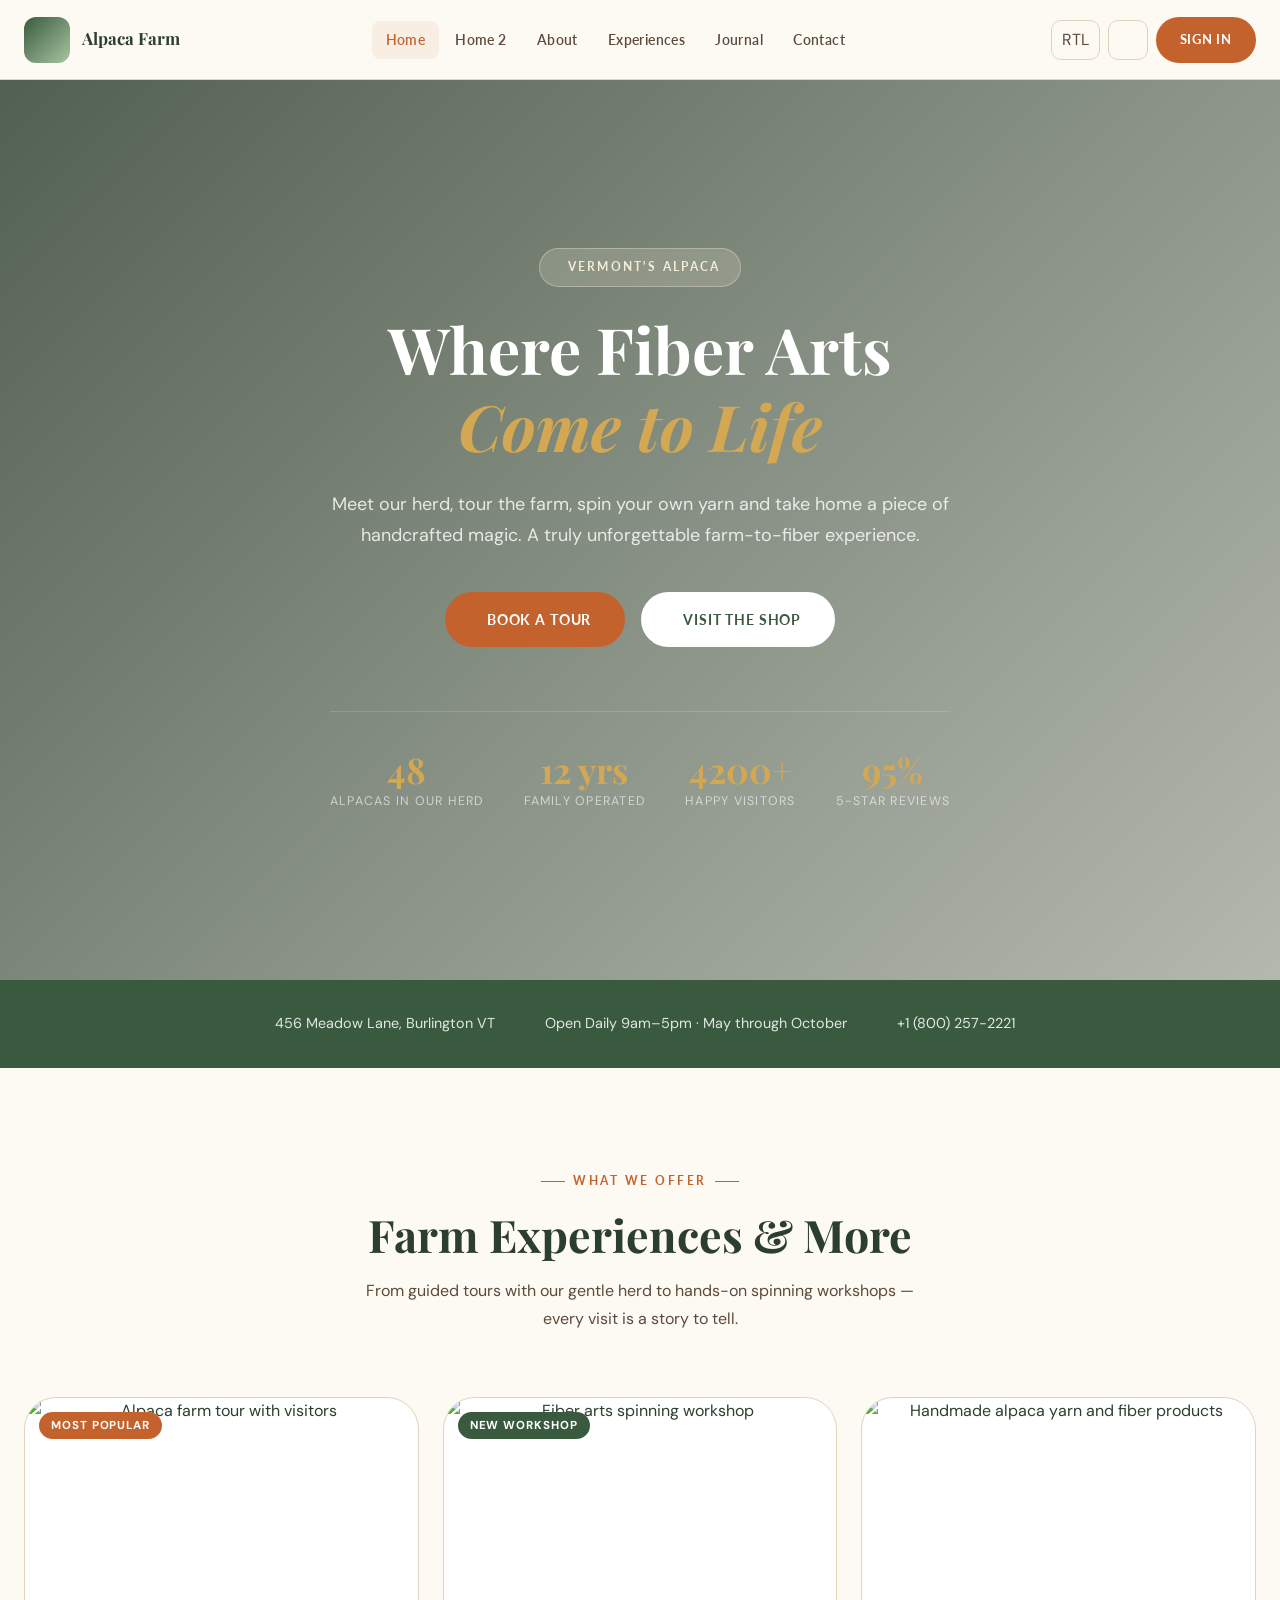
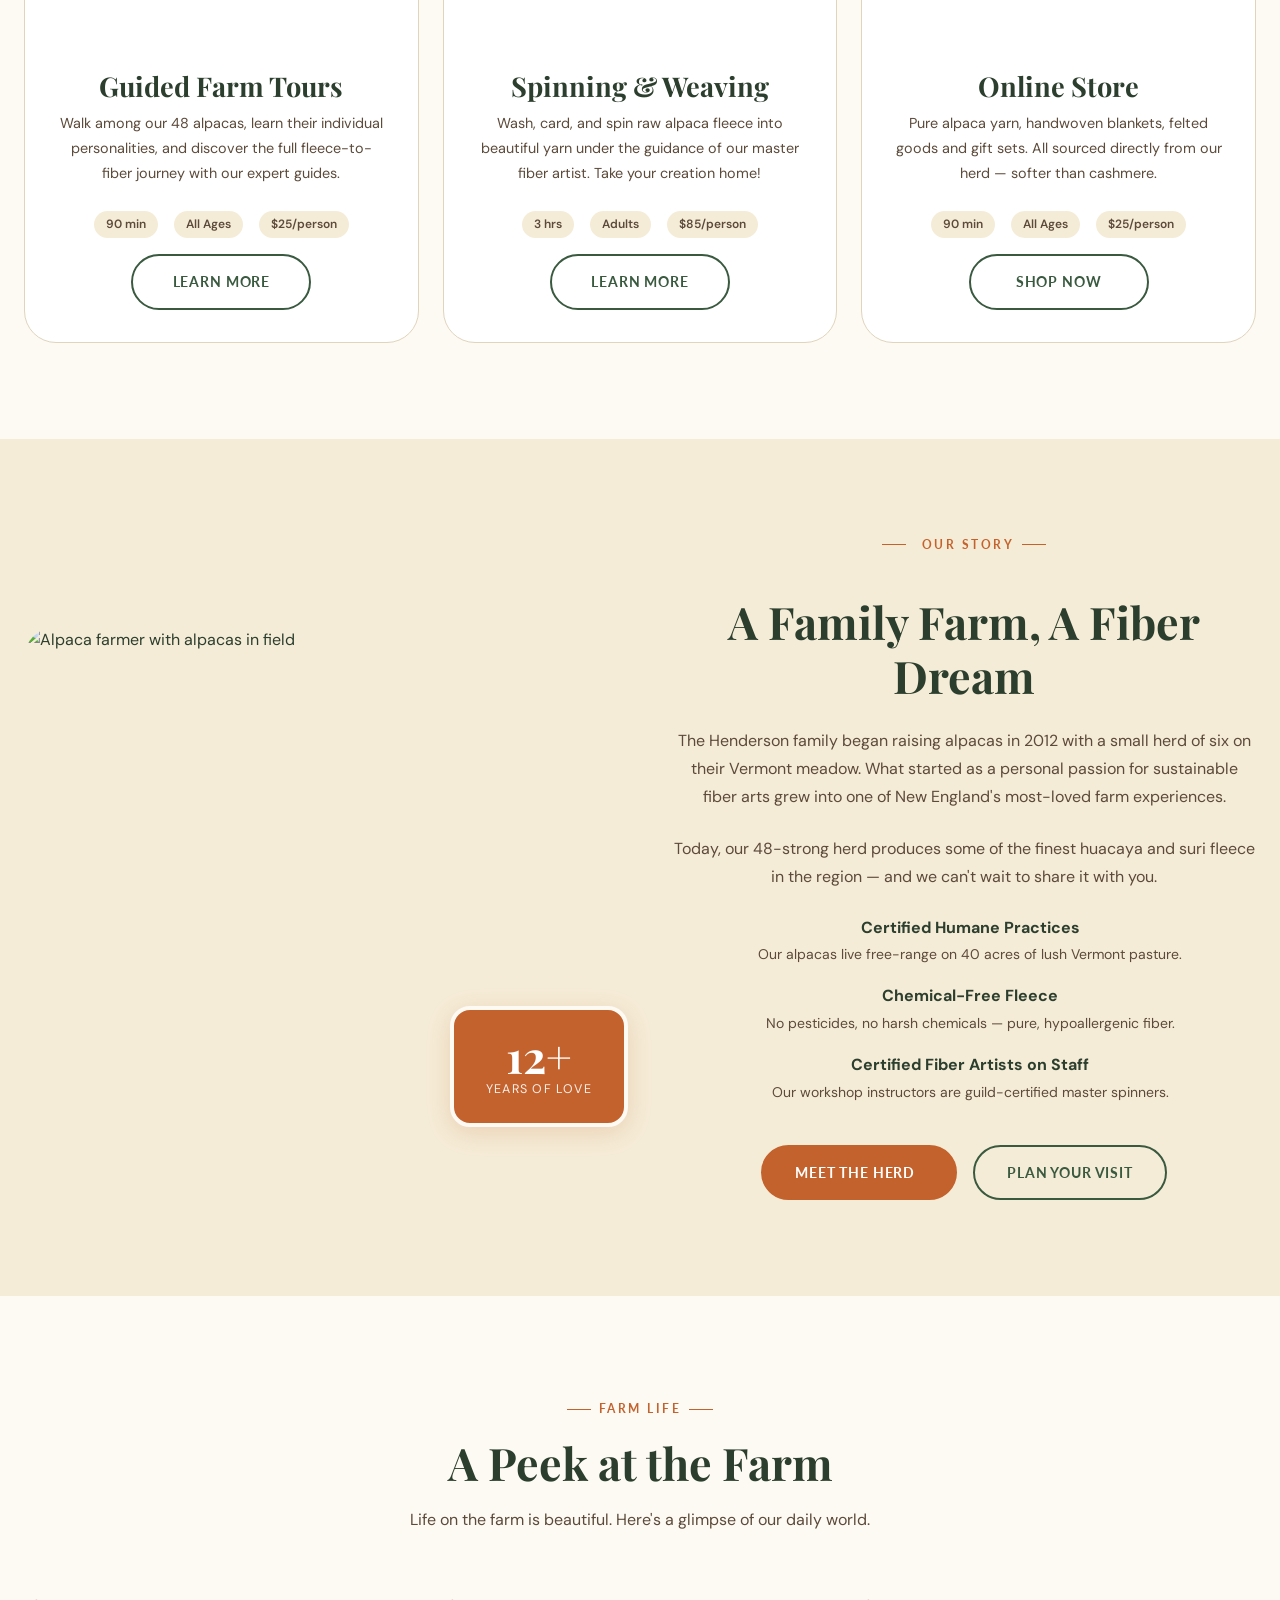
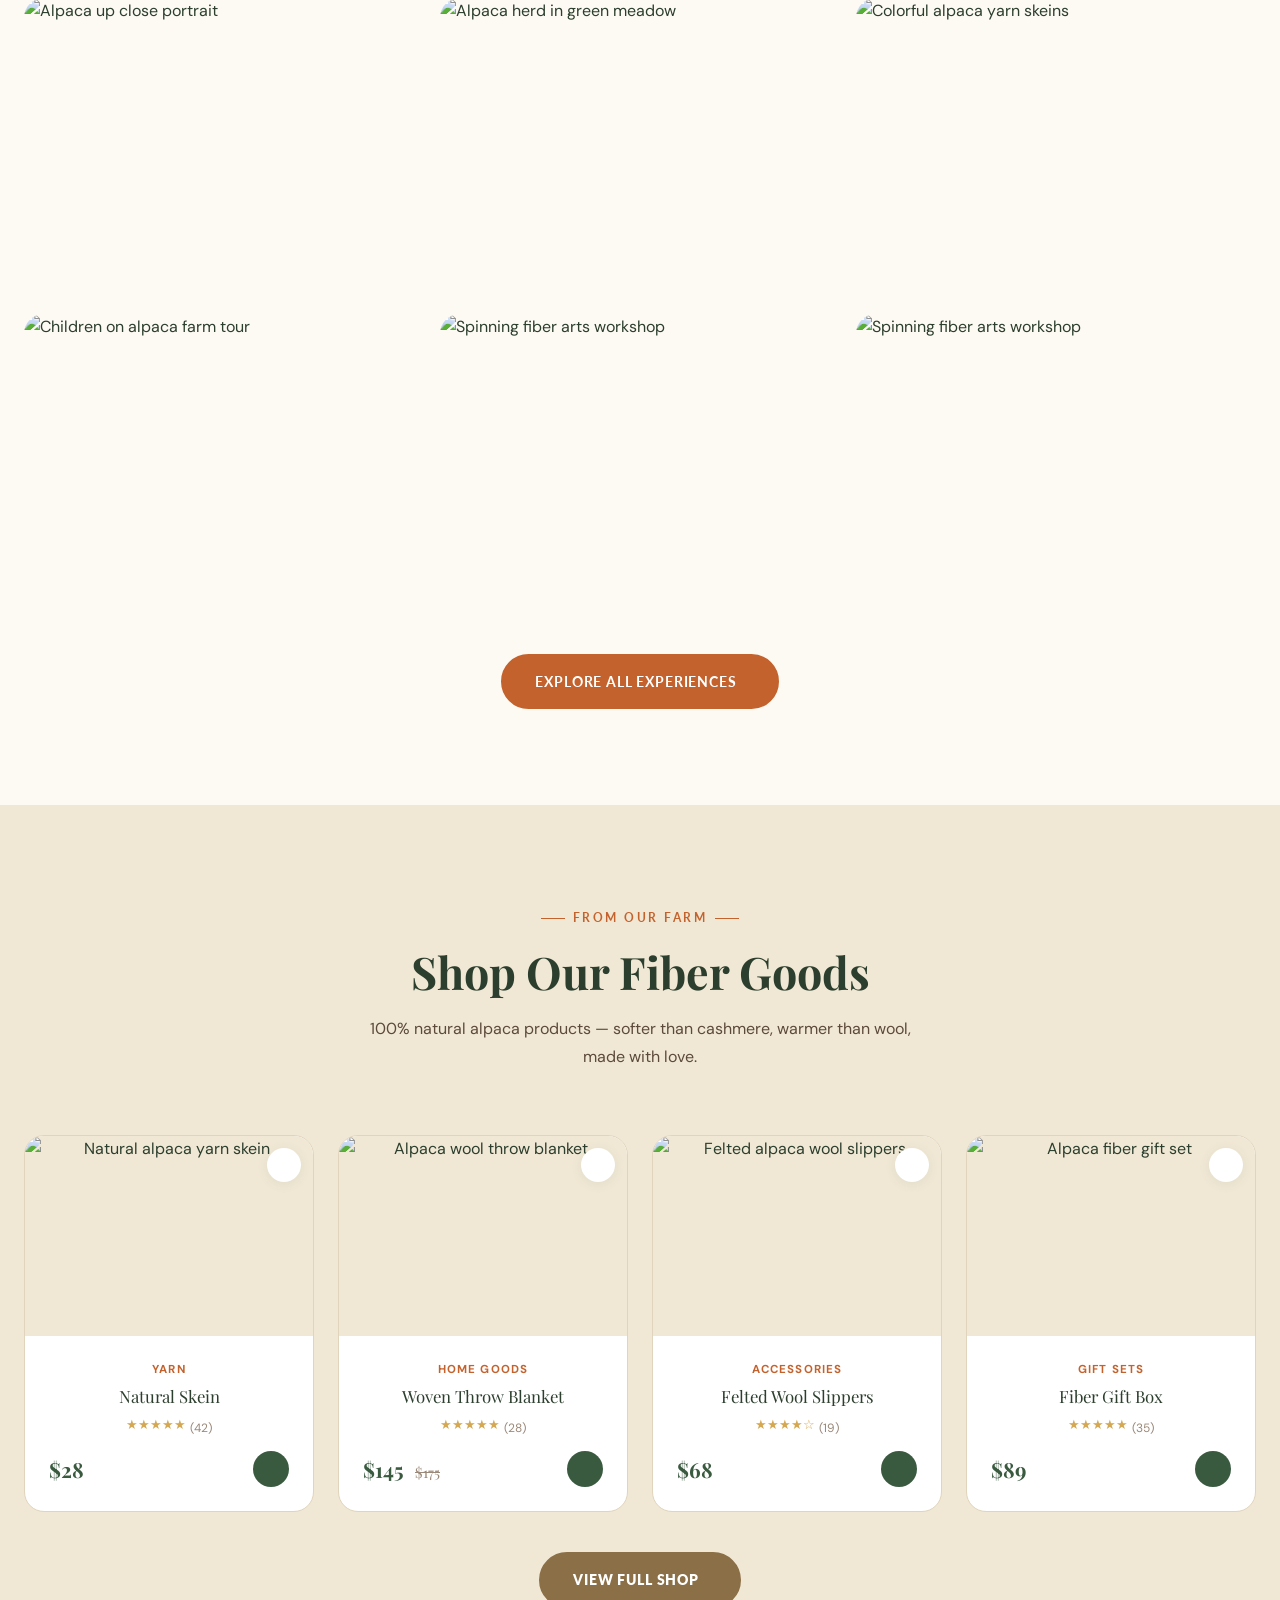
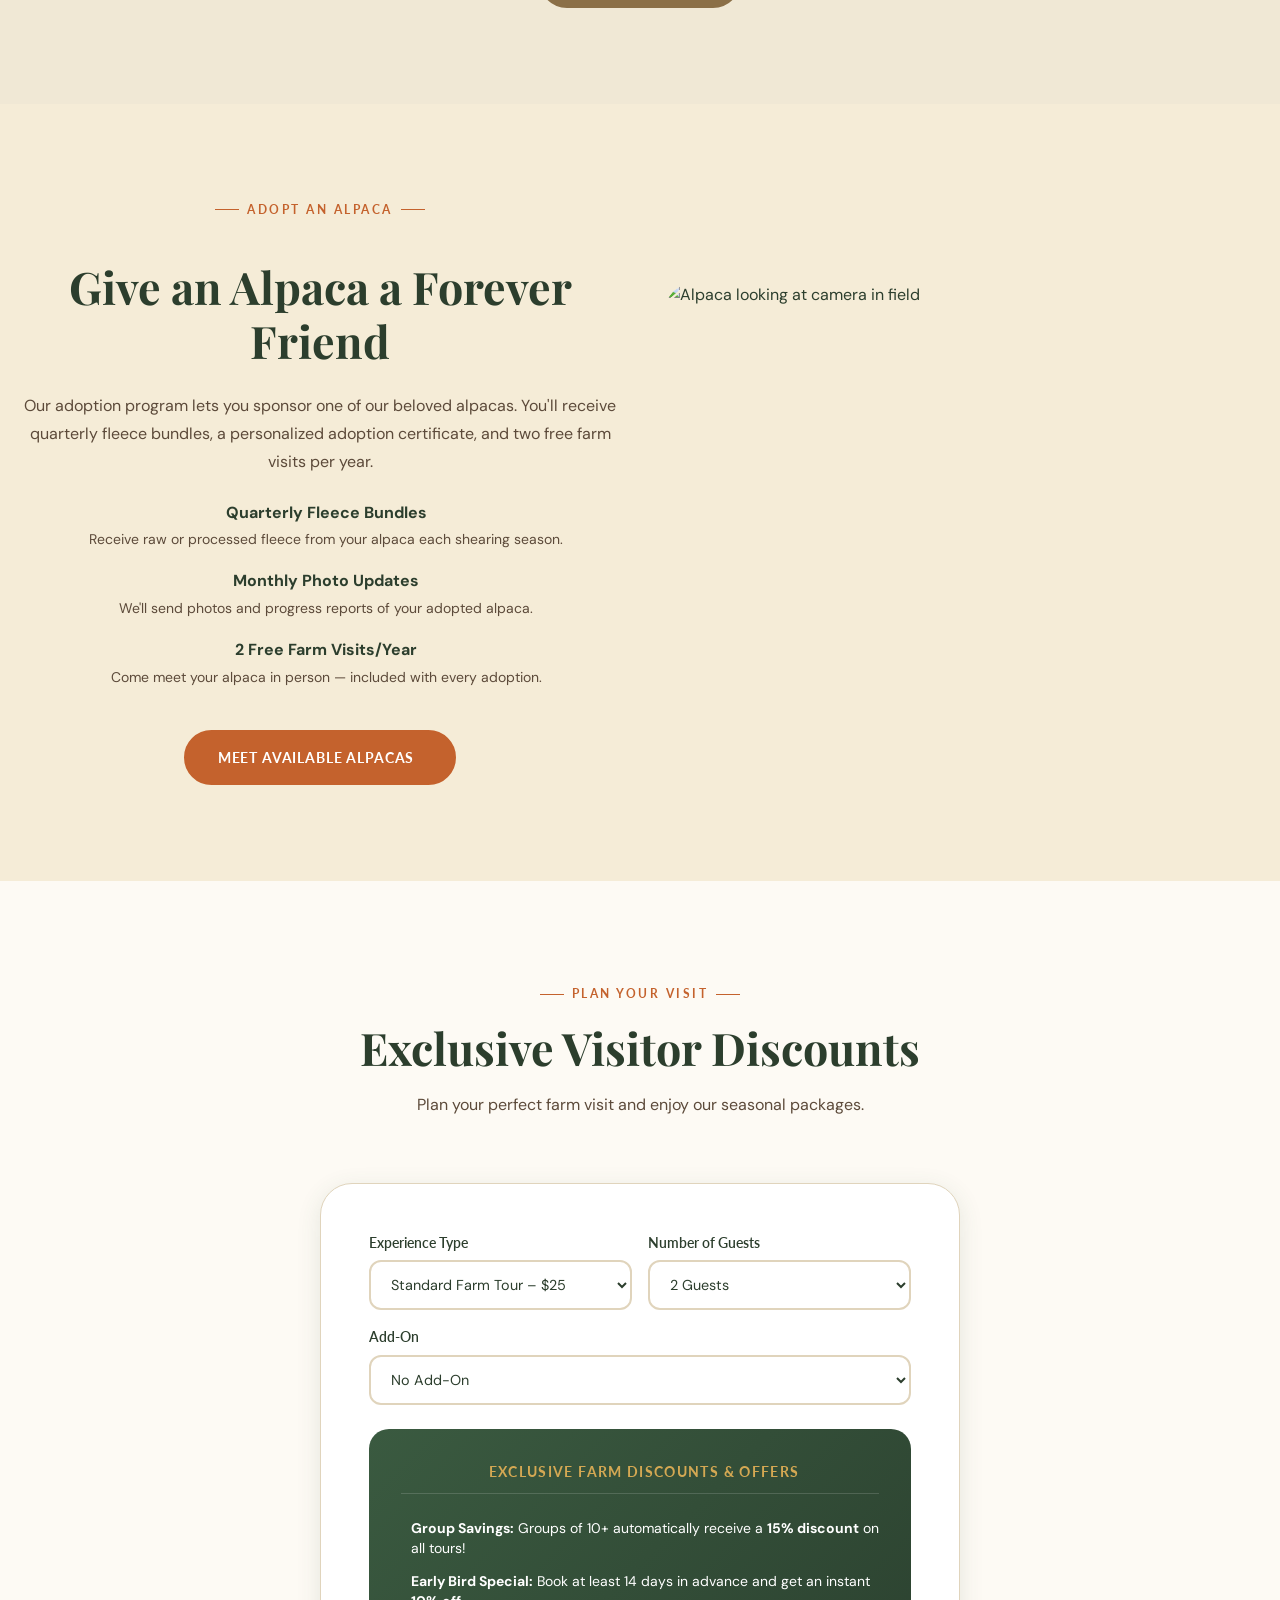
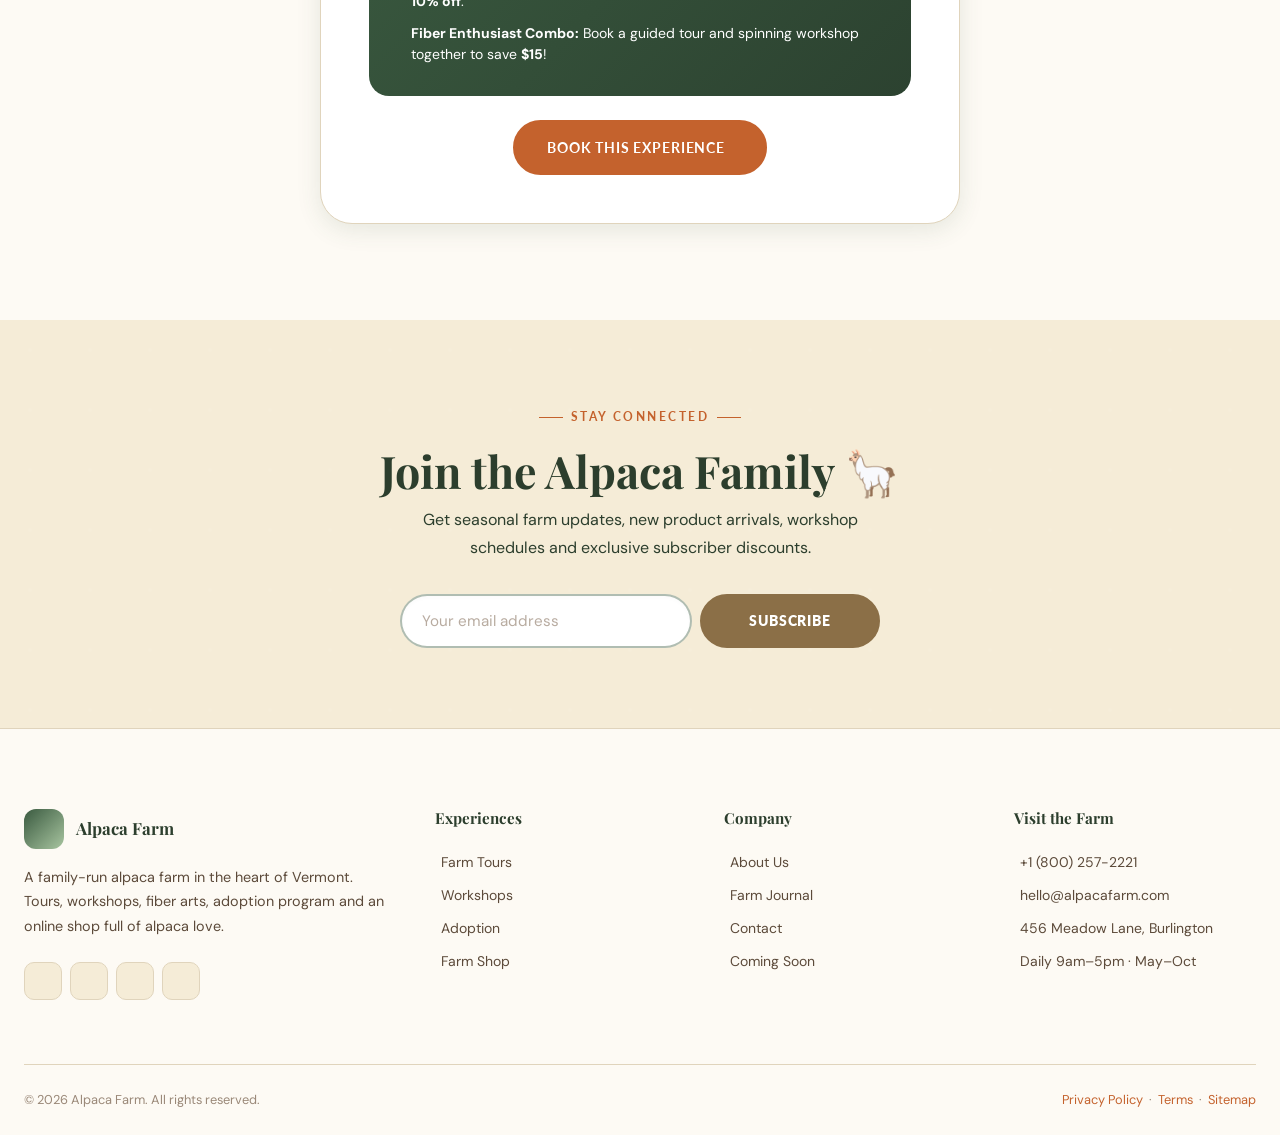
==== commit 80656035: "U" ====
--- a/index.html
+++ b/index.html
@@ -66,10 +66,10 @@
 
   <!-- ===== HERO ===== -->
   <section class="hero" aria-label="Hero">
-    <div class="hero-image-bg" role="img" aria-label="Alpacas in a green meadow" style="background-image: url('https://guidedazerbaijan.com/uploads/0000/1/2025/01/15/alpaca.webp')"></div>
+    <div class="hero-image-bg" role="img" aria-label="Alpacas in a green meadow" style="background-image: url('https://doradoes.co.uk/wp-content/uploads/2020/03/Heart-of-yarn-1-scaled.jpg')"></div>
     <div class="container">
       <div class="hero-content">
-        <div class="hero-badge"><i class="ri-seedling-line"></i> Vermont's Premier Alpaca Experience</div>
+        <div class="hero-badge"><i class="ri-seedling-line"></i> Vermont's Alpaca</div>
         <h1>Where Fiber Arts<br><em>Come to Life</em></h1>
         <p class="lead">Meet our herd, tour the farm, spin your own yarn and take home a piece of handcrafted magic. A truly unforgettable farm-to-fiber experience.</p>
         <div class="hero-cta">
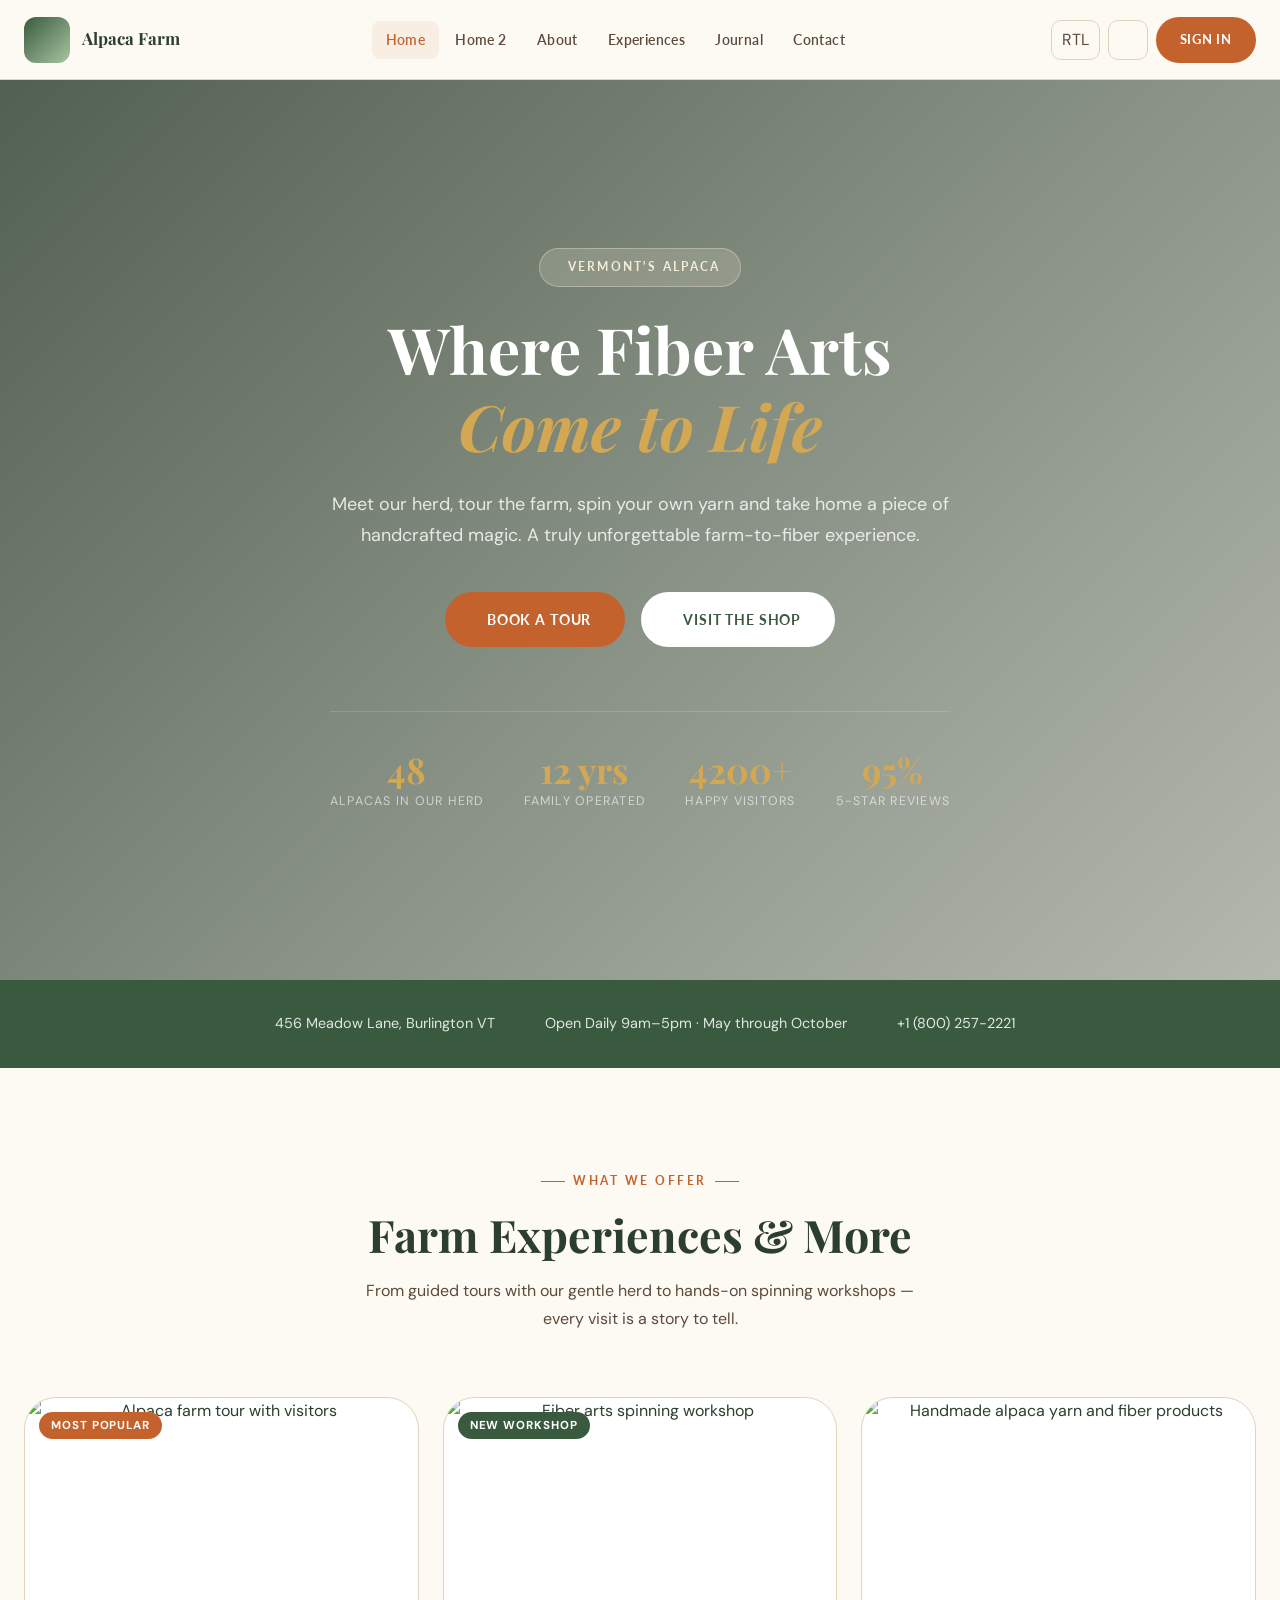
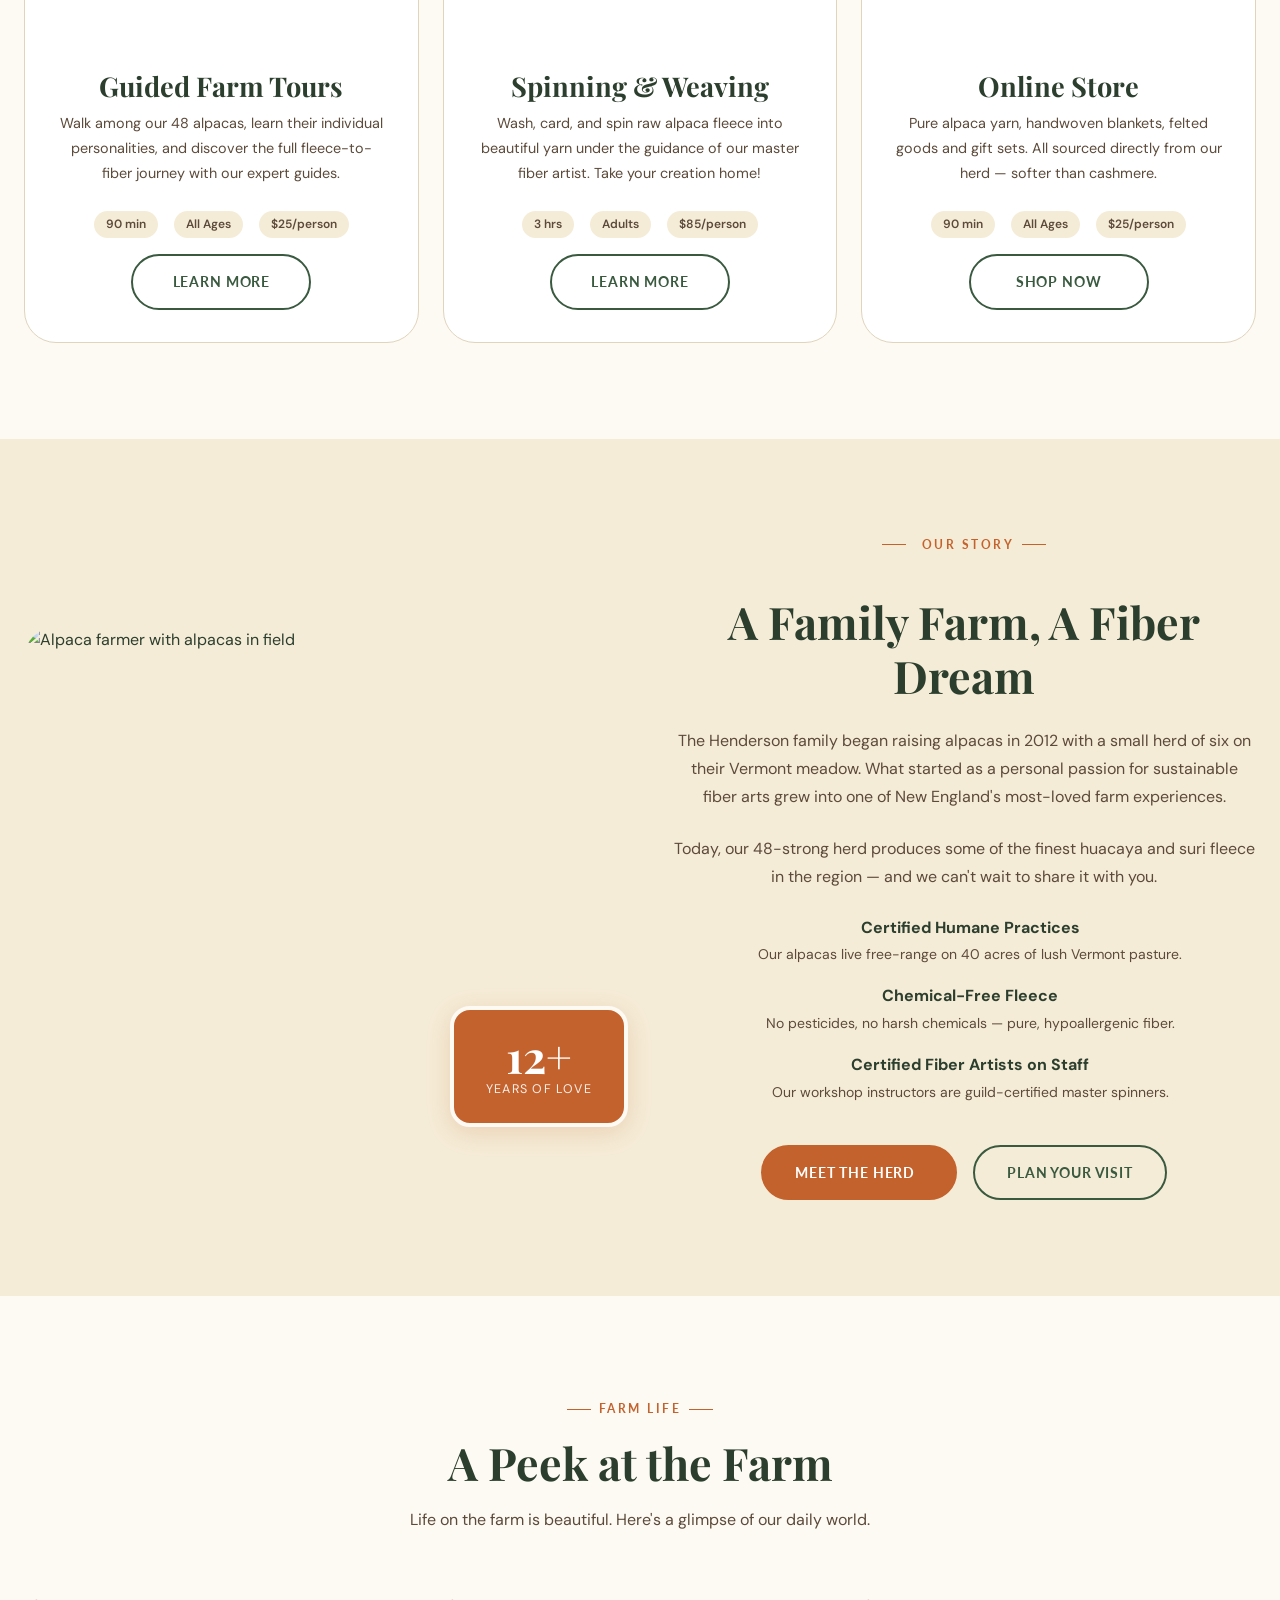
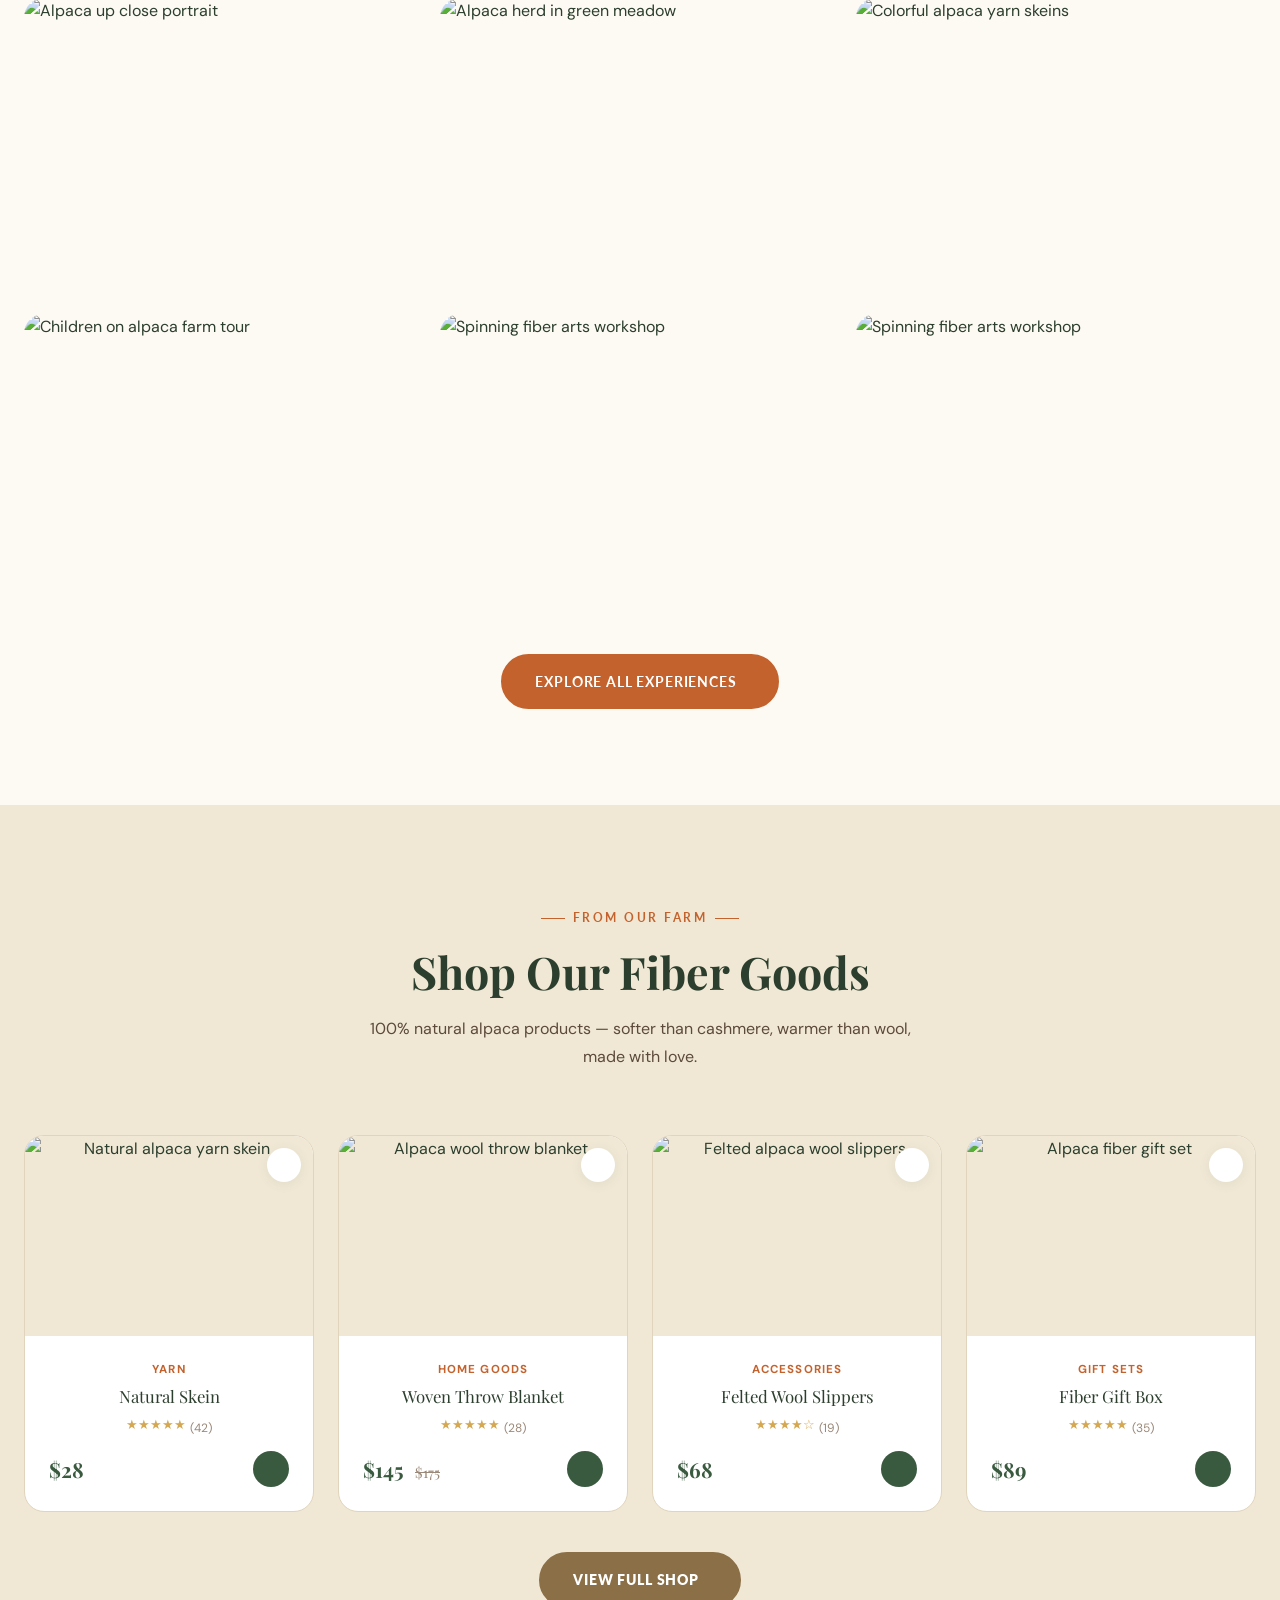
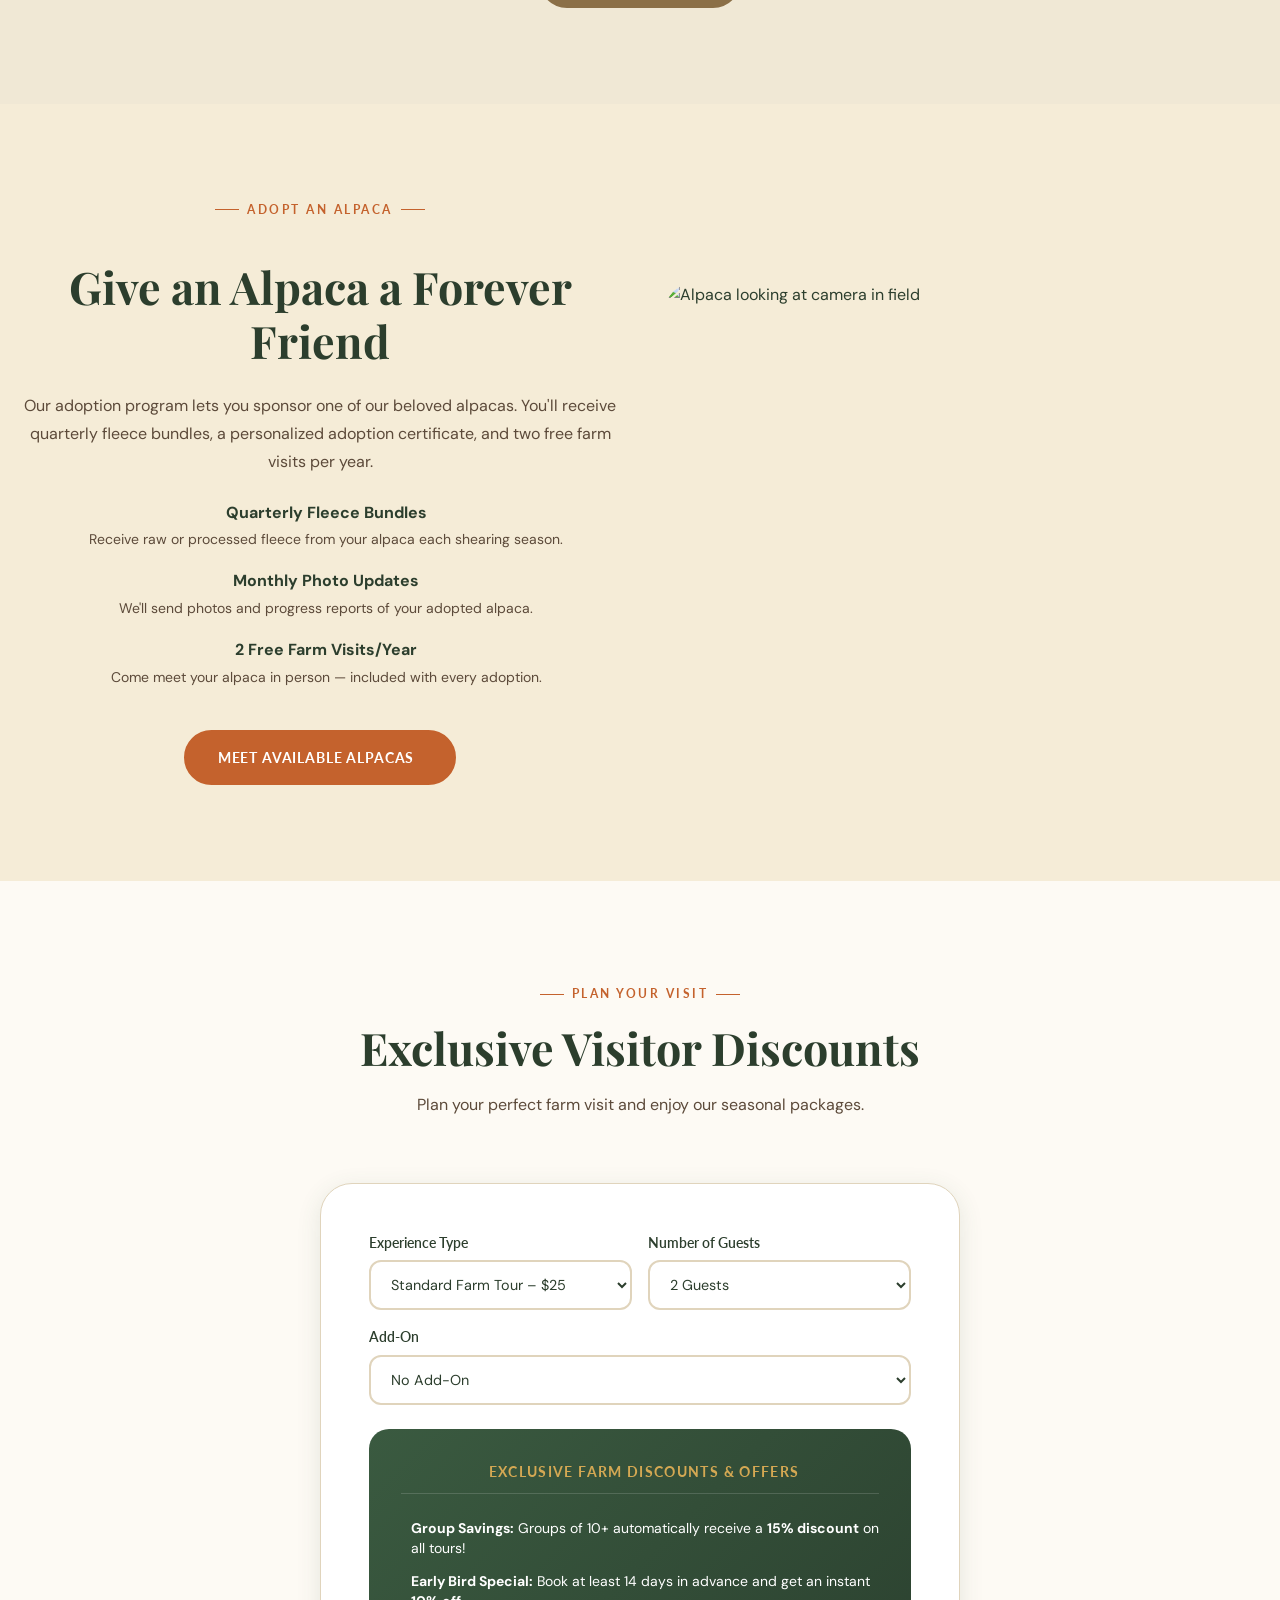
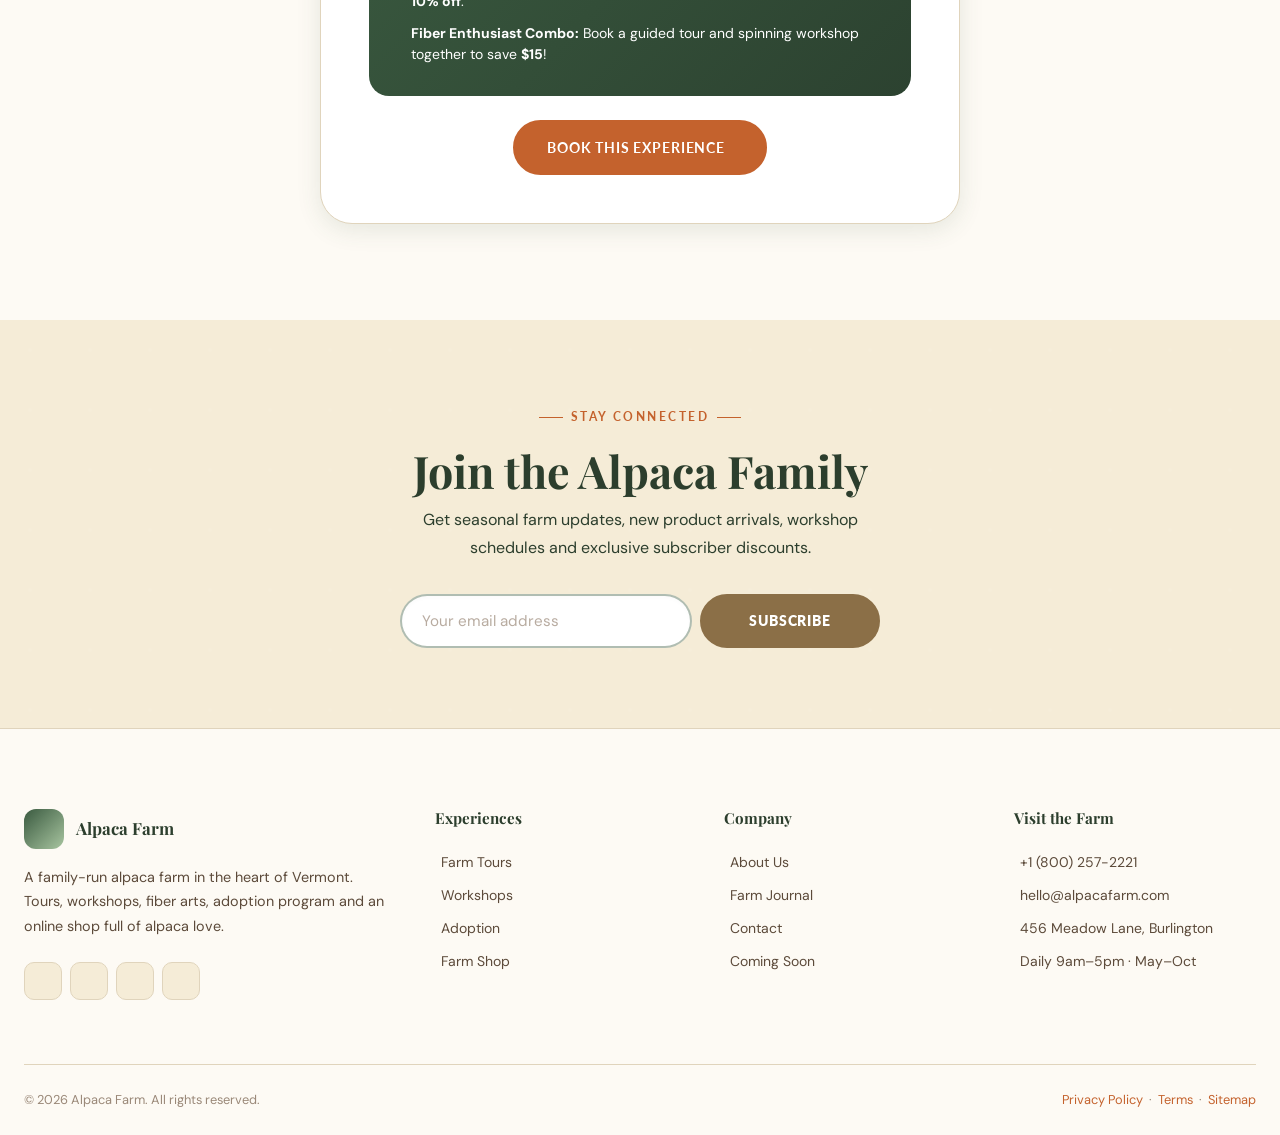
==== commit c23a22bb: "U" ====
--- a/index.html
+++ b/index.html
@@ -411,7 +411,7 @@
   <section class="newsletter-section" aria-labelledby="newsletter-heading">
     <div class="container" style="position:relative;z-index:1">
       <div class="section-label" style="justify-content:center;margin-bottom:var(--space-2)">Stay Connected</div>
-      <h2 id="newsletter-heading">Join the Alpaca Family 🦙</h2>
+      <h2 id="newsletter-heading">Join the Alpaca Family</h2>
       <p style="max-width:480px;margin:var(--space-1) auto 0">Get seasonal farm updates, new product arrivals, workshop schedules and exclusive subscriber discounts.</p>
       <form class="newsletter-form" aria-label="Newsletter signup">
         <label for="nl-email" class="sr-only">Email address</label>
--- a/assets/css/style.css
+++ b/assets/css/style.css
@@ -1393,7 +1393,7 @@
 .author-avatar img {
   width: 100%;
   height: 100%;
-  object-fit: contain !important;
+  object-fit: cover !important;
 }
 
 .author-name {
@@ -1711,15 +1711,21 @@
    20. PAGE HERO
    ======================================== */
 .page-hero {
-  padding: var(--space-10) 0;
+  padding: var(--space-12) 0;
   text-align: center;
   position: relative;
   overflow: hidden;
   background-size: cover;
   background-position: center;
-  min-height: 380px;
-  display: flex;
-  align-items: center;
+  min-height: 480px;
+  display: flex;
+  align-items: center;
+}
+
+@media (min-width: 1440px) {
+  .page-hero {
+    min-height: 560px;
+  }
 }
 
 .page-hero::after {
@@ -2363,6 +2369,25 @@
   flex-direction: column;
   align-items: center;
   transition: var(--transition);
+}
+
+.team-avatar {
+  width: 80px;
+  height: 80px;
+  border-radius: 50%;
+  overflow: hidden;
+  margin-bottom: var(--space-2);
+  border: 3px solid var(--color-secondary);
+  background: var(--bg-secondary);
+  display: flex;
+  align-items: center;
+  justify-content: center;
+}
+
+.team-avatar img {
+  width: 100%;
+  height: 100%;
+  object-fit: cover !important;
 }
 
 .blog-card {
